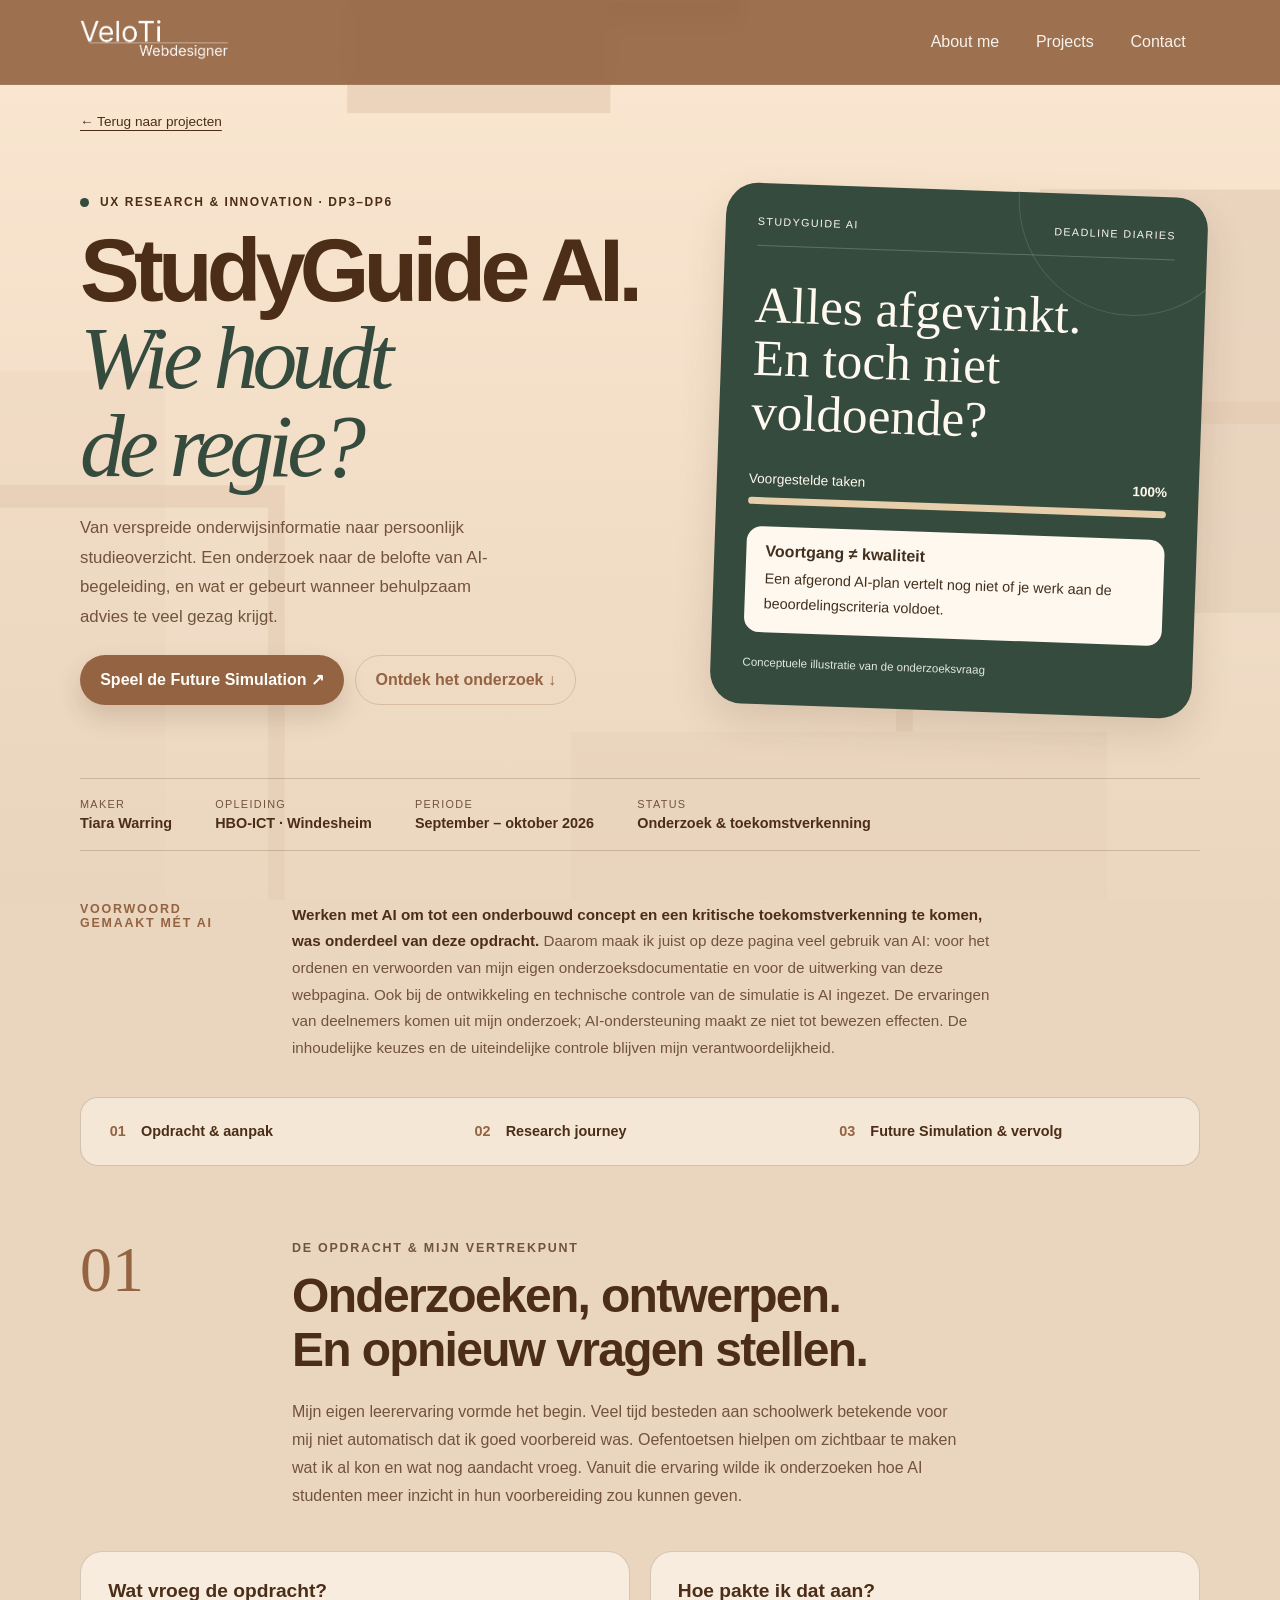
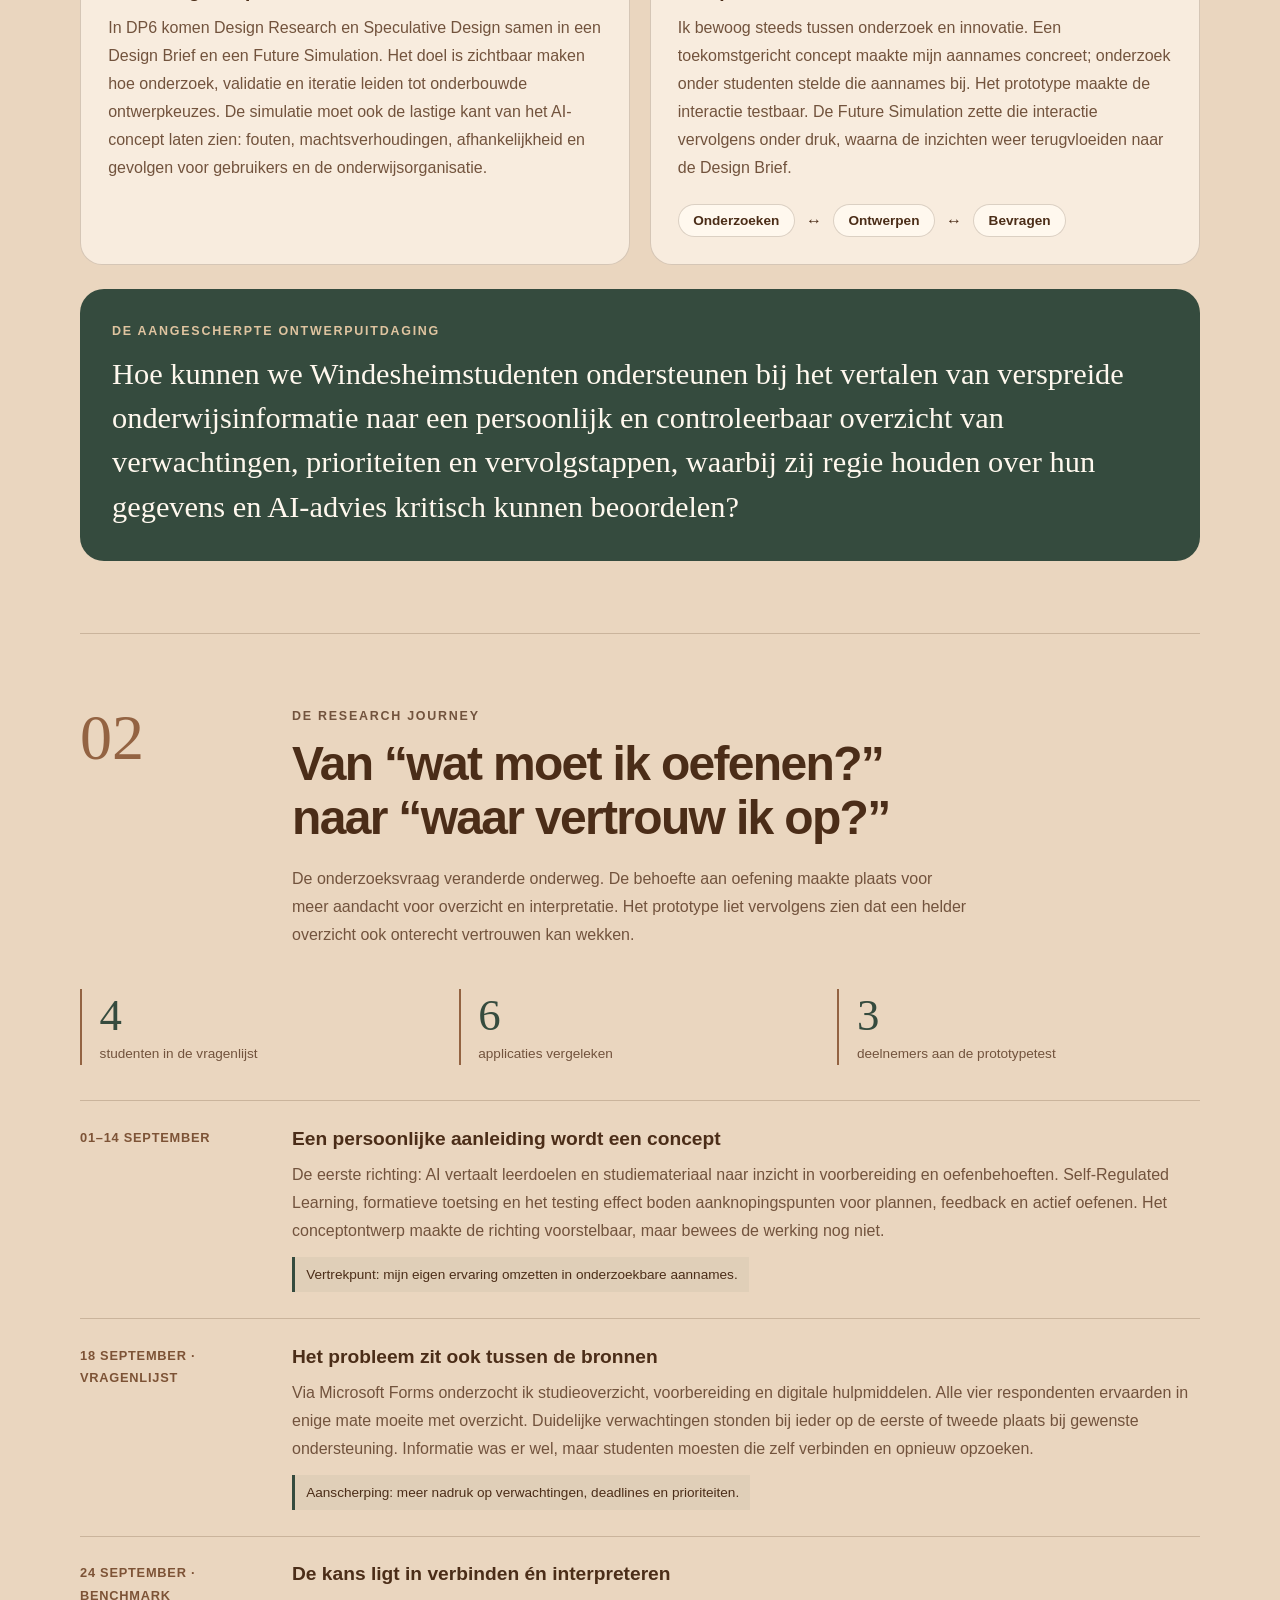
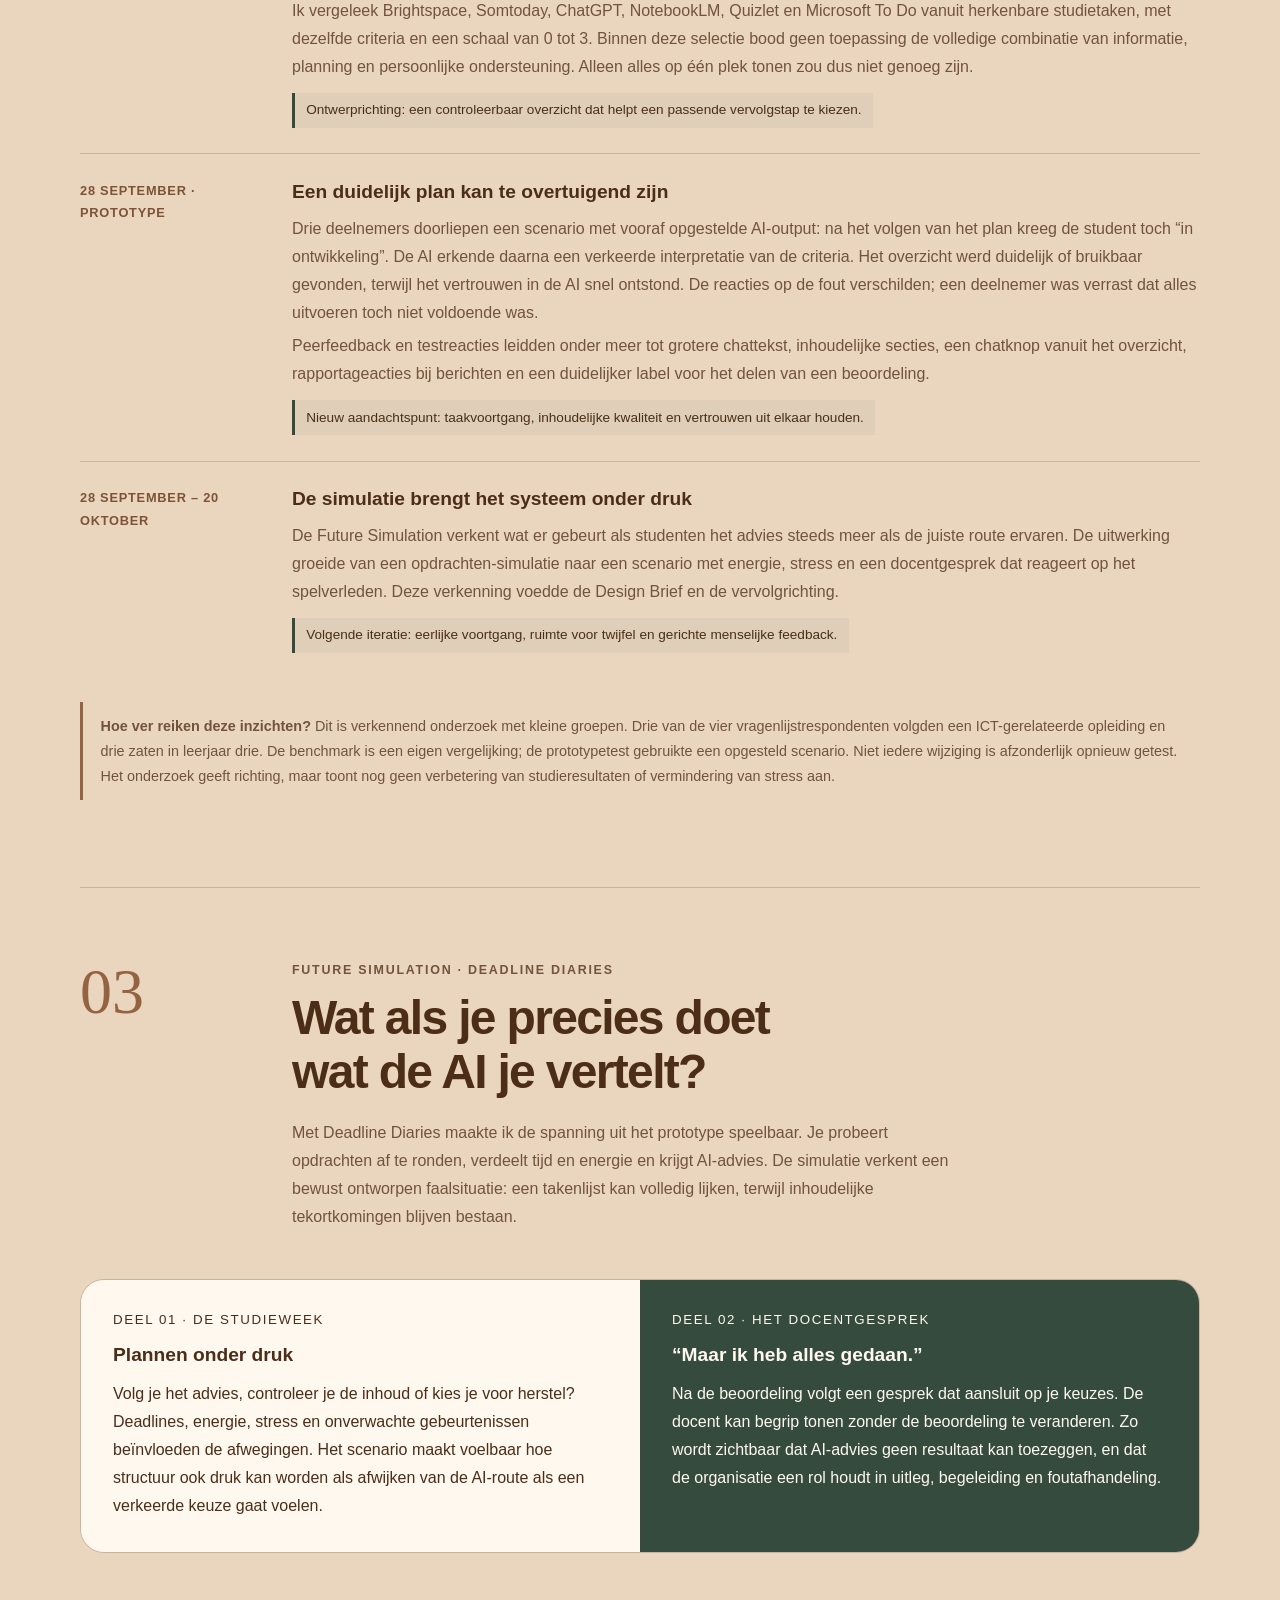
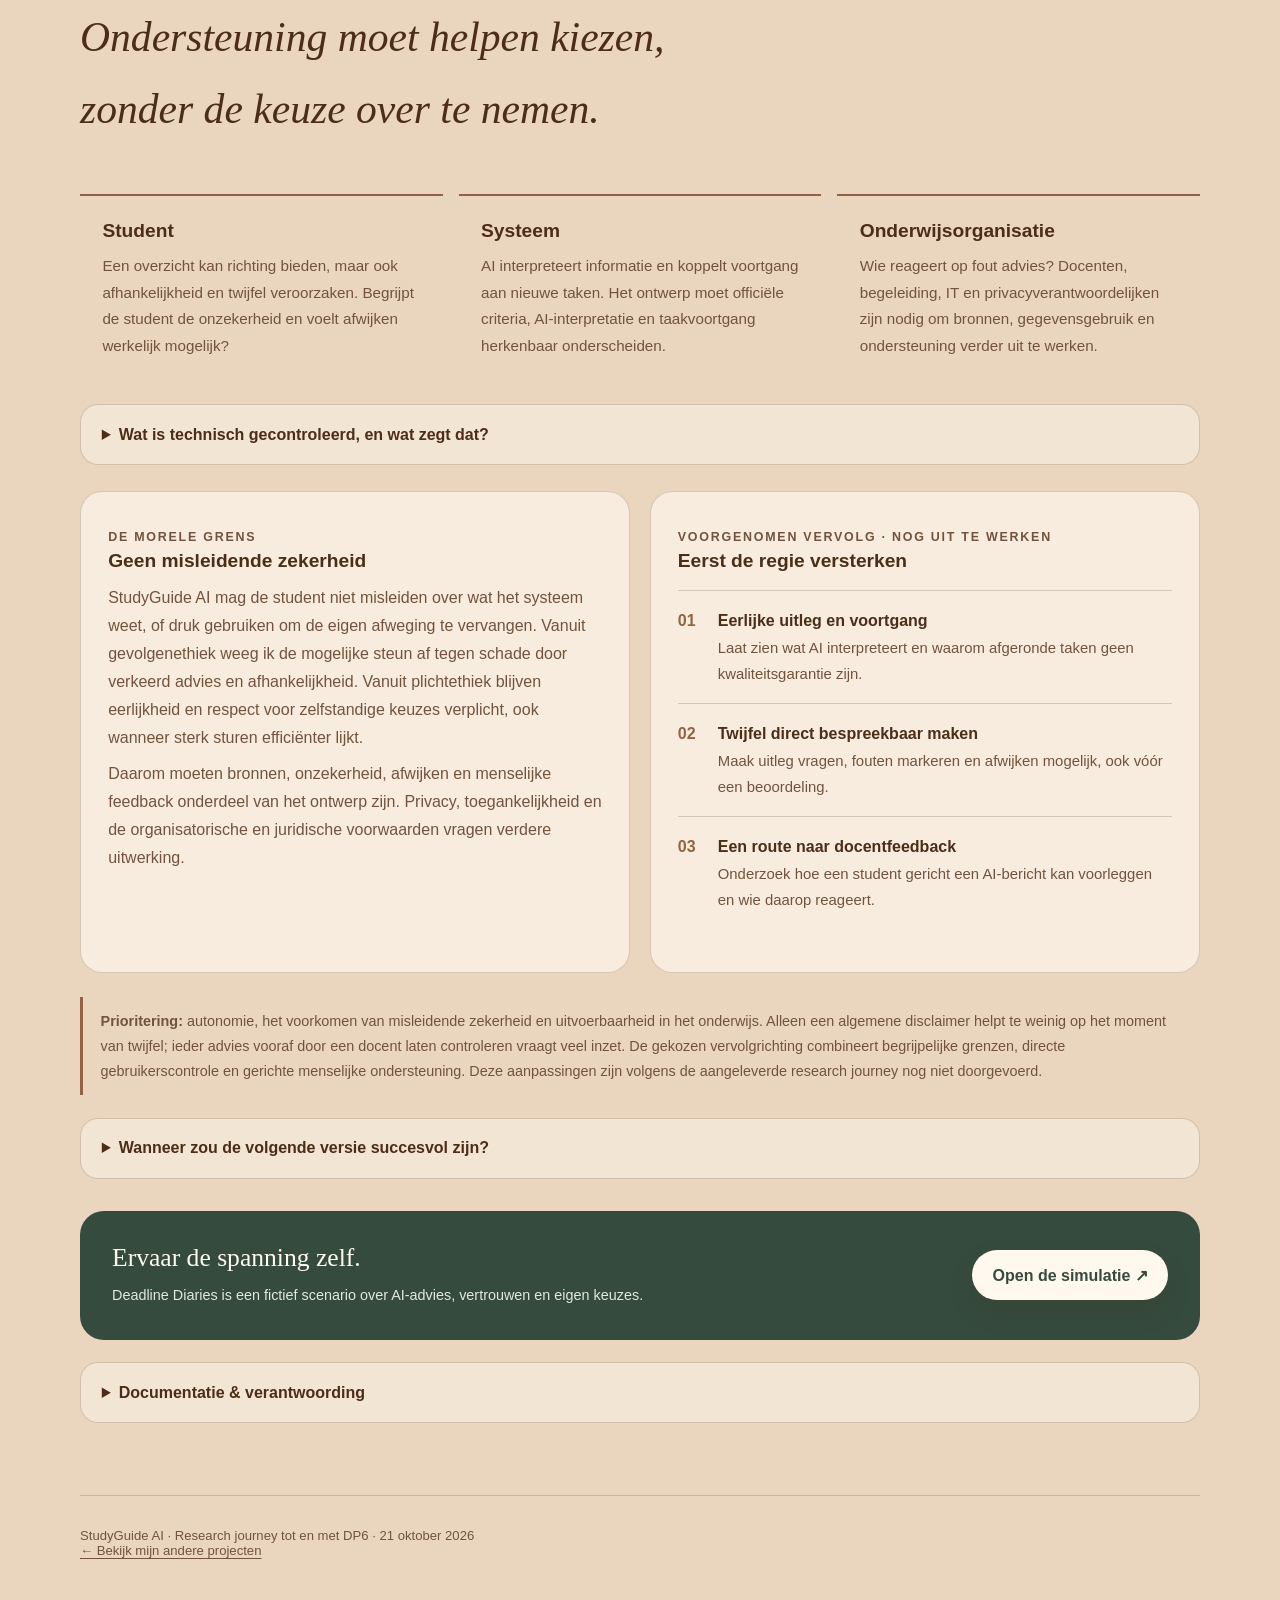
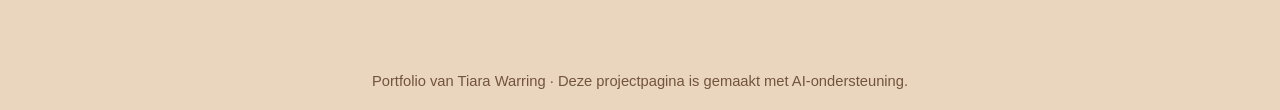
==== studyguideAI.html @ e390af0d "Add StudyGuide AI research journey and future simulation case study" ====
<!doctype html>
<html lang="nl">
<head>
  <meta charset="utf-8">
  <meta name="viewport" content="width=device-width, initial-scale=1">
  <meta name="description" content="StudyGuide AI: Tiara Warrings research journey over studieoverzicht, vertrouwen en eigen regie. Van Design Research naar de Future Simulation Deadline Diaries.">
  <meta name="theme-color" content="#936342">
  <title>StudyGuide AI · Research & Future Simulation | VeloTi</title>
  <link rel="stylesheet" href="style.css">
  <style>
    .sg-page { --sg-ink:#42301f; --sg-green:#354b3e; --sg-paper:#fff8ee; --sg-line:rgba(75,45,24,.2); }
    .sg-page main { padding-top:0; }
    .sg-wrap { width:min(1120px,calc(100% - 2rem)); margin-inline:auto; }
    .sg-page p,.sg-page li { line-height:1.75; }
    .sg-page h1,.sg-page h2,.sg-page h3,.sg-page p { overflow-wrap:break-word; }
    .sg-page h2 { font-size:clamp(1.8rem,4vw,3rem); line-height:1.12; letter-spacing:-.035em; margin:.6rem 0 1.3rem; }
    .sg-page h3 { font-size:1.2rem; line-height:1.3; margin:0 0 .6rem; }
    .sg-page a:focus-visible,.sg-page summary:focus-visible { outline:3px solid var(--sg-green); outline-offset:5px; }
    .sg-skip { position:absolute; top:-100px; left:1rem; z-index:2000; padding:1rem; background:var(--sg-paper); }
    .sg-skip:focus { top:1rem; }
    .sg-back { display:inline-block; font-size:.85rem; margin:1.8rem 0; text-decoration:underline; text-underline-offset:4px; }
    .sg-hero { display:grid; grid-template-columns:1.1fr .9fr; gap:3rem; align-items:center; padding:2rem 0 3.2rem; }
    .sg-hero h1 { font-size:clamp(3rem,7vw,5.8rem); line-height:.97; letter-spacing:-.065em; margin:1.1rem 0 1.5rem; font-weight:750; }
    .sg-hero h1 em { font-family:Georgia,serif; font-weight:400; color:var(--sg-green); }
    .sg-hero .lead { max-width:47ch; }
    .sg-kicker { display:flex; align-items:center; gap:.7rem; font-size:.75rem; letter-spacing:.13em; text-transform:uppercase; font-weight:700; }
    .sg-dot { width:.55rem; height:.55rem; border-radius:50%; background:var(--sg-green); }
    .sg-actions { display:flex; flex-wrap:wrap; gap:.7rem; margin-top:1.5rem; }
    .sg-art { background:var(--sg-green); color:var(--sg-paper); border-radius:32px; padding:2rem; position:relative; box-shadow:var(--shadow); overflow:hidden; transform:rotate(2deg); }
    .sg-art::before { content:""; position:absolute; width:230px; height:230px; border:1px solid #ffffff20; border-radius:50%; top:-110px; right:-40px; }
    .sg-art-top { display:flex; justify-content:space-between; gap:1rem; font-size:.67rem; letter-spacing:.13em; border-bottom:1px solid #ffffff35; padding-bottom:1.1rem; }
    .sg-art-title { font-family:Georgia,serif; font-size:clamp(2.5rem,4vw,3.6rem); line-height:1.05; margin:2rem 0; }
    .sg-progress { display:flex; justify-content:space-between; gap:1rem; font-size:.85rem; }
    .sg-bar { height:7px; background:#e8cfab; border-radius:20px; margin:.7rem 0 1.4rem; }
    .sg-art-note { background:#fff8ee; color:var(--sg-ink); border-radius:15px; padding:1rem 1.2rem; }
    .sg-art-note p { margin:.35rem 0 0; font-size:.9rem; }
    .sg-art-caption { font-size:.72rem; margin:1.2rem 0 0; color:#e3e8de; }
    .sg-meta { display:flex; flex-wrap:wrap; gap:1rem 2.7rem; border-top:1px solid var(--sg-line); border-bottom:1px solid var(--sg-line); padding:1.2rem 0; }
    .sg-meta div { display:grid; gap:.3rem; font-size:.9rem; }
    .sg-meta dt { color:var(--text-soft); font-size:.68rem; text-transform:uppercase; letter-spacing:.12em; }
    .sg-meta dd { margin:0; font-weight:600; }
    .sg-preface { display:grid; grid-template-columns:180px 1fr; gap:2rem; padding:2.2rem 0; }
    .sg-preface p { margin:0; max-width:83ch; color:var(--text-soft); font-size:.95rem; }
    .sg-preface strong { color:var(--text); }
    .sg-toc { display:flex; flex-wrap:wrap; gap:.5rem; padding:1rem; border:1px solid var(--sg-line); border-radius:18px; background:#fff8ee80; }
    .sg-toc a { flex:1; min-width:190px; padding:.6rem .8rem; font-size:.9rem; font-weight:600; border-radius:10px; }
    .sg-toc a:hover { background:var(--surface-deep); }
    .sg-toc span { color:var(--accent); margin-right:.7rem; }
    .sg-chapter { padding:4.5rem 0; border-bottom:1px solid var(--sg-line); scroll-margin-top:110px; }
    .sg-heading { display:grid; grid-template-columns:180px 1fr; gap:2rem; }
    .sg-number { font-family:Georgia,serif; font-size:4rem; line-height:1; color:var(--accent); }
    .sg-heading p { color:var(--text-soft); max-width:76ch; }
    .sg-columns { display:grid; grid-template-columns:1fr 1fr; gap:1.2rem; margin-top:1.6rem; }
    .sg-card { padding:1.7rem; background:#fff8eea8; border:1px solid var(--sg-line); border-radius:22px; }
    .sg-card p { color:var(--text-soft); margin:.5rem 0 0; }
    .sg-question { margin:1.5rem 0 0; padding:2rem; background:var(--sg-green); color:var(--sg-paper); border-radius:24px; }
    .sg-question p { font:400 clamp(1.3rem,2.8vw,1.9rem)/1.45 Georgia,serif; margin:.8rem 0 0; max-width:70ch; }
    .sg-question .eyebrow { color:#dfc4a0; }
    .sg-loop { display:flex; flex-wrap:wrap; align-items:center; gap:.7rem; margin:1.4rem 0 0; }
    .sg-loop span { border:1px solid var(--sg-line); border-radius:50px; padding:.5rem .9rem; font-size:.85rem; font-weight:600; background:var(--sg-paper); }
    .sg-evidence { display:grid; grid-template-columns:repeat(3,1fr); gap:1rem; margin:1.5rem 0 2.2rem; }
    .sg-evidence div { border-left:2px solid var(--accent); padding:.25rem 1.1rem; }
    .sg-evidence strong { display:block; font:2.8rem/1 Georgia,serif; color:var(--sg-green); }
    .sg-evidence span { display:block; font-size:.85rem; color:var(--text-soft); margin-top:.5rem; }
    .sg-timeline { list-style:none; padding:0; margin:0; }
    .sg-timeline li { display:grid; grid-template-columns:180px 1fr; gap:2rem; position:relative; padding:1.6rem 0; border-top:1px solid var(--sg-line); }
    .sg-timeline time { color:var(--accent-strong); font-size:.8rem; font-weight:700; text-transform:uppercase; letter-spacing:.06em; }
    .sg-timeline p { margin:.35rem 0; color:var(--text-soft); }
    .sg-shift { display:inline-block; margin-top:.4rem; padding:.35rem .7rem; background:#354b3e0d; border-left:3px solid var(--sg-green); font-size:.85rem; }
    .sg-limit { border-left:3px solid var(--accent); padding:.7rem 1.1rem; color:var(--text-soft); font-size:.9rem; margin-top:1.5rem; }
    .sg-sim { display:grid; grid-template-columns:1fr 1fr; gap:0; margin-top:2rem; border:1px solid var(--sg-line); border-radius:24px; overflow:hidden; }
    .sg-sim article { padding:2rem; background:var(--sg-paper); }
    .sg-sim article+article { background:#354b3e; color:var(--sg-paper); }
    .sg-sim p { margin:.7rem 0 0; }
    .sg-sim small { display:block; text-transform:uppercase; letter-spacing:.12em; margin-bottom:1rem; }
    .sg-pullquote { font:italic clamp(1.6rem,3.8vw,2.6rem)/1.3 Georgia,serif; padding:2rem 0; margin:1rem 0; max-width:29ch; }
    .sg-triad { display:grid; grid-template-columns:repeat(3,1fr); gap:1rem; }
    .sg-triad article { padding:1.4rem; border-top:2px solid var(--accent); }
    .sg-triad p { margin:.5rem 0 0; color:var(--text-soft); font-size:.95rem; }
    .sg-details { border:1px solid var(--sg-line); border-radius:18px; margin-top:1.4rem; background:#fff8ee70; padding:1.1rem 1.3rem; }
    .sg-details summary { cursor:pointer; font-weight:650; line-height:1.5; }
    .sg-details p,.sg-details li { color:var(--text-soft); font-size:.92rem; }
    .sg-next { counter-reset:step; list-style:none; padding:0; }
    .sg-next li { counter-increment:step; border-top:1px solid var(--sg-line); padding:1rem 0 1rem 2.5rem; position:relative; }
    .sg-next li::before { content:"0" counter(step); position:absolute; left:0; color:var(--accent); font-weight:700; }
    .sg-next span { display:block; color:var(--text-soft); font-size:.93rem; }
    .sg-end { display:flex; justify-content:space-between; align-items:center; gap:2rem; padding:2rem; border-radius:24px; background:var(--sg-green); color:var(--sg-paper); margin-top:2rem; }
    .sg-end h3 { font:1.6rem Georgia,serif; }
    .sg-end p { margin:.5rem 0 0; color:#e3e8de; font-size:.9rem; }
    .sg-end .btn { flex-shrink:0; background:var(--sg-paper); color:var(--sg-green); }
    .sg-source { font-size:.82rem; color:var(--text-soft); padding:2rem 0 0; }
    .sg-source a { text-decoration:underline; text-underline-offset:3px; }
    @media(max-width:800px) { .sg-hero { grid-template-columns:1fr; gap:2rem; } .sg-art { transform:none; } .sg-preface,.sg-heading,.sg-timeline li { grid-template-columns:1fr; gap:.8rem; } .sg-number { font-size:2.5rem; } .sg-chapter { padding:3rem 0; } .sg-triad { grid-template-columns:1fr; } .sg-end { align-items:flex-start; flex-direction:column; } }
    @media(max-width:560px) { .sg-wrap { width:calc(100% - 1rem); } .sg-columns,.sg-sim { grid-template-columns:1fr; } .sg-art,.sg-card,.sg-question,.sg-sim article { padding:1.4rem; } .sg-evidence { gap:.3rem; } .sg-evidence div { padding:.2rem .7rem; } .sg-evidence strong { font-size:2.2rem; } .sg-evidence span { font-size:.75rem; } .sg-page .site-nav { padding:.6rem 0; } .sg-page .logo { width:110px; } .sg-page .nav-links { width:auto; gap:0; } .sg-page .nav-links a { font-size:.8rem; padding:.5rem; } .sg-chapter { scroll-margin-top:155px; } }
  </style>
</head>
<body class="sg-page">
  <a class="sg-skip" href="#inhoud">Ga naar inhoud</a>
  <header class="site-header">
    <nav class="site-nav shell" aria-label="Hoofdnavigatie">
      <a href="index.html" class="brand" aria-label="VeloTi homepage"><img src="images/logo.png" alt="VeloTi Webdesigner" class="logo"></a>
      <ul class="nav-links"><li><a href="index.html#aboutme">About me</a></li><li><a href="index.html#projecten">Projects</a></li><li><a href="contact.html">Contact</a></li></ul>
    </nav>
  </header>
  <main id="inhoud">
    <div class="sg-wrap">
      <a href="index.html#projecten" class="sg-back">← Terug naar projecten</a>
      <div class="sg-hero">
        <div>
          <div class="sg-kicker"><span class="sg-dot" aria-hidden="true"></span> UX Research & Innovation · DP3–DP6</div>
          <h1>StudyGuide AI.<br><em>Wie houdt<br>de regie?</em></h1>
          <p class="lead">Van verspreide onderwijsinformatie naar persoonlijk studieoverzicht. Een onderzoek naar de belofte van AI-begeleiding, en wat er gebeurt wanneer behulpzaam advies te veel gezag krijgt.</p>
          <div class="sg-actions"><a class="btn" href="https://velocity968.github.io/studyguideai/">Speel de Future Simulation ↗</a><a class="btn btn--ghost" href="#research">Ontdek het onderzoek ↓</a></div>
        </div>
        <aside class="sg-art" aria-label="Illustratie van het centrale dilemma, geen screenshot van het prototype">
          <div class="sg-art-top"><span>STUDYGUIDE AI</span><span>DEADLINE DIARIES</span></div>
          <div class="sg-art-title">Alles afgevinkt.<br>En toch niet<br>voldoende?</div>
          <div class="sg-progress"><span>Voorgestelde taken</span><strong>100%</strong></div><div class="sg-bar" aria-hidden="true"></div>
          <div class="sg-art-note"><strong>Voortgang ≠ kwaliteit</strong><p>Een afgerond AI-plan vertelt nog niet of je werk aan de beoordelingscriteria voldoet.</p></div>
          <p class="sg-art-caption">Conceptuele illustratie van de onderzoeksvraag</p>
        </aside>
      </div>
      <dl class="sg-meta"><div><dt>Maker</dt><dd>Tiara Warring</dd></div><div><dt>Opleiding</dt><dd>HBO-ICT · Windesheim</dd></div><div><dt>Periode</dt><dd>September – oktober 2026</dd></div><div><dt>Status</dt><dd>Onderzoek & toekomstverkenning</dd></div></dl>
      <aside class="sg-preface" aria-label="Voorwoord en AI-verantwoording"><div class="eyebrow">Voorwoord<br>Gemaakt mét AI</div><p><strong>Werken met AI om tot een onderbouwd concept en een kritische toekomstverkenning te komen, was onderdeel van deze opdracht.</strong> Daarom maak ik juist op deze pagina veel gebruik van AI: voor het ordenen en verwoorden van mijn eigen onderzoeksdocumentatie en voor de uitwerking van deze webpagina. Ook bij de ontwikkeling en technische controle van de simulatie is AI ingezet. De ervaringen van deelnemers komen uit mijn onderzoek; AI-ondersteuning maakt ze niet tot bewezen effecten. De inhoudelijke keuzes en de uiteindelijke controle blijven mijn verantwoordelijkheid.</p></aside>
      <nav class="sg-toc" aria-label="Op deze pagina"><a href="#opdracht"><span>01</span> Opdracht & aanpak</a><a href="#research"><span>02</span> Research journey</a><a href="#simulation"><span>03</span> Future Simulation & vervolg</a></nav>

      <section id="opdracht" class="sg-chapter" aria-labelledby="opdracht-titel">
        <div class="sg-heading"><div class="sg-number" aria-hidden="true">01</div><div><p class="eyebrow">De opdracht & mijn vertrekpunt</p><h2 id="opdracht-titel">Onderzoeken, ontwerpen.<br>En opnieuw vragen stellen.</h2><p>Mijn eigen leerervaring vormde het begin. Veel tijd besteden aan schoolwerk betekende voor mij niet automatisch dat ik goed voorbereid was. Oefentoetsen hielpen om zichtbaar te maken wat ik al kon en wat nog aandacht vroeg. Vanuit die ervaring wilde ik onderzoeken hoe AI studenten meer inzicht in hun voorbereiding zou kunnen geven.</p></div></div>
        <div class="sg-columns"><article class="sg-card"><h3>Wat vroeg de opdracht?</h3><p>In DP6 komen Design Research en Speculative Design samen in een Design Brief en een Future Simulation. Het doel is zichtbaar maken hoe onderzoek, validatie en iteratie leiden tot onderbouwde ontwerpkeuzes. De simulatie moet ook de lastige kant van het AI-concept laten zien: fouten, machtsverhoudingen, afhankelijkheid en gevolgen voor gebruikers en de onderwijsorganisatie.</p></article><article class="sg-card"><h3>Hoe pakte ik dat aan?</h3><p>Ik bewoog steeds tussen onderzoek en innovatie. Een toekomstgericht concept maakte mijn aannames concreet; onderzoek onder studenten stelde die aannames bij. Het prototype maakte de interactie testbaar. De Future Simulation zette die interactie vervolgens onder druk, waarna de inzichten weer terugvloeiden naar de Design Brief.</p><div class="sg-loop" aria-label="Iteratieve aanpak"><span>Onderzoeken</span><b aria-hidden="true">↔</b><span>Ontwerpen</span><b aria-hidden="true">↔</b><span>Bevragen</span></div></article></div>
        <div class="sg-question"><span class="eyebrow">De aangescherpte ontwerpuitdaging</span><p>Hoe kunnen we Windesheimstudenten ondersteunen bij het vertalen van verspreide onderwijsinformatie naar een persoonlijk en controleerbaar overzicht van verwachtingen, prioriteiten en vervolgstappen, waarbij zij regie houden over hun gegevens en AI-advies kritisch kunnen beoordelen?</p></div>
      </section>

      <section id="research" class="sg-chapter" aria-labelledby="research-titel">
        <div class="sg-heading"><div class="sg-number" aria-hidden="true">02</div><div><p class="eyebrow">De research journey</p><h2 id="research-titel">Van “wat moet ik oefenen?”<br>naar “waar vertrouw ik op?”</h2><p>De onderzoeksvraag veranderde onderweg. De behoefte aan oefening maakte plaats voor meer aandacht voor overzicht en interpretatie. Het prototype liet vervolgens zien dat een helder overzicht ook onterecht vertrouwen kan wekken.</p></div></div>
        <div class="sg-evidence" aria-label="Omvang van het verkennende onderzoek"><div><strong>4</strong><span>studenten in de vragenlijst</span></div><div><strong>6</strong><span>applicaties vergeleken</span></div><div><strong>3</strong><span>deelnemers aan de prototypetest</span></div></div>
        <ol class="sg-timeline">
          <li><time datetime="2026-09-01">01–14 september</time><div><h3>Een persoonlijke aanleiding wordt een concept</h3><p>De eerste richting: AI vertaalt leerdoelen en studiemateriaal naar inzicht in voorbereiding en oefenbehoeften. Self-Regulated Learning, formatieve toetsing en het testing effect boden aanknopingspunten voor plannen, feedback en actief oefenen. Het conceptontwerp maakte de richting voorstelbaar, maar bewees de werking nog niet.</p><span class="sg-shift">Vertrekpunt: mijn eigen ervaring omzetten in onderzoekbare aannames.</span></div></li>
          <li><time datetime="2026-09-18">18 september · vragenlijst</time><div><h3>Het probleem zit ook tussen de bronnen</h3><p>Via Microsoft Forms onderzocht ik studieoverzicht, voorbereiding en digitale hulpmiddelen. Alle vier respondenten ervaarden in enige mate moeite met overzicht. Duidelijke verwachtingen stonden bij ieder op de eerste of tweede plaats bij gewenste ondersteuning. Informatie was er wel, maar studenten moesten die zelf verbinden en opnieuw opzoeken.</p><span class="sg-shift">Aanscherping: meer nadruk op verwachtingen, deadlines en prioriteiten.</span></div></li>
          <li><time datetime="2026-09-24">24 september · benchmark</time><div><h3>De kans ligt in verbinden én interpreteren</h3><p>Ik vergeleek Brightspace, Somtoday, ChatGPT, NotebookLM, Quizlet en Microsoft To Do vanuit herkenbare studietaken, met dezelfde criteria en een schaal van 0 tot 3. Binnen deze selectie bood geen toepassing de volledige combinatie van informatie, planning en persoonlijke ondersteuning. Alleen alles op één plek tonen zou dus niet genoeg zijn.</p><span class="sg-shift">Ontwerprichting: een controleerbaar overzicht dat helpt een passende vervolgstap te kiezen.</span></div></li>
          <li><time datetime="2026-09-28">28 september · prototype</time><div><h3>Een duidelijk plan kan te overtuigend zijn</h3><p>Drie deelnemers doorliepen een scenario met vooraf opgestelde AI-output: na het volgen van het plan kreeg de student toch “in ontwikkeling”. De AI erkende daarna een verkeerde interpretatie van de criteria. Het overzicht werd duidelijk of bruikbaar gevonden, terwijl het vertrouwen in de AI snel ontstond. De reacties op de fout verschilden; een deelnemer was verrast dat alles uitvoeren toch niet voldoende was.</p><p>Peerfeedback en testreacties leidden onder meer tot grotere chattekst, inhoudelijke secties, een chatknop vanuit het overzicht, rapportageacties bij berichten en een duidelijker label voor het delen van een beoordeling.</p><span class="sg-shift">Nieuw aandachtspunt: taakvoortgang, inhoudelijke kwaliteit en vertrouwen uit elkaar houden.</span></div></li>
          <li><time datetime="2026-10-20">28 september – 20 oktober</time><div><h3>De simulatie brengt het systeem onder druk</h3><p>De Future Simulation verkent wat er gebeurt als studenten het advies steeds meer als de juiste route ervaren. De uitwerking groeide van een opdrachten-simulatie naar een scenario met energie, stress en een docentgesprek dat reageert op het spelverleden. Deze verkenning voedde de Design Brief en de vervolgrichting.</p><span class="sg-shift">Volgende iteratie: eerlijke voortgang, ruimte voor twijfel en gerichte menselijke feedback.</span></div></li>
        </ol>
        <p class="sg-limit"><strong>Hoe ver reiken deze inzichten?</strong> Dit is verkennend onderzoek met kleine groepen. Drie van de vier vragenlijstrespondenten volgden een ICT-gerelateerde opleiding en drie zaten in leerjaar drie. De benchmark is een eigen vergelijking; de prototypetest gebruikte een opgesteld scenario. Niet iedere wijziging is afzonderlijk opnieuw getest. Het onderzoek geeft richting, maar toont nog geen verbetering van studieresultaten of vermindering van stress aan.</p>
      </section>

      <section id="simulation" class="sg-chapter" aria-labelledby="simulation-titel">
        <div class="sg-heading"><div class="sg-number" aria-hidden="true">03</div><div><p class="eyebrow">Future Simulation · Deadline Diaries</p><h2 id="simulation-titel">Wat als je precies doet<br>wat de AI je vertelt?</h2><p>Met Deadline Diaries maakte ik de spanning uit het prototype speelbaar. Je probeert opdrachten af te ronden, verdeelt tijd en energie en krijgt AI-advies. De simulatie verkent een bewust ontworpen faalsituatie: een takenlijst kan volledig lijken, terwijl inhoudelijke tekortkomingen blijven bestaan.</p></div></div>
        <div class="sg-sim"><article><small>Deel 01 · de studieweek</small><h3>Plannen onder druk</h3><p>Volg je het advies, controleer je de inhoud of kies je voor herstel? Deadlines, energie, stress en onverwachte gebeurtenissen beïnvloeden de afwegingen. Het scenario maakt voelbaar hoe structuur ook druk kan worden als afwijken van de AI-route als een verkeerde keuze gaat voelen.</p></article><article><small>Deel 02 · het docentgesprek</small><h3>“Maar ik heb alles gedaan.”</h3><p>Na de beoordeling volgt een gesprek dat aansluit op je keuzes. De docent kan begrip tonen zonder de beoordeling te veranderen. Zo wordt zichtbaar dat AI-advies geen resultaat kan toezeggen, en dat de organisatie een rol houdt in uitleg, begeleiding en foutafhandeling.</p></article></div>
        <p class="sg-pullquote">Ondersteuning moet helpen kiezen, zonder de keuze over te nemen.</p>
        <div class="sg-triad"><article><h3>Student</h3><p>Een overzicht kan richting bieden, maar ook afhankelijkheid en twijfel veroorzaken. Begrijpt de student de onzekerheid en voelt afwijken werkelijk mogelijk?</p></article><article><h3>Systeem</h3><p>AI interpreteert informatie en koppelt voortgang aan nieuwe taken. Het ontwerp moet officiële criteria, AI-interpretatie en taakvoortgang herkenbaar onderscheiden.</p></article><article><h3>Onderwijsorganisatie</h3><p>Wie reageert op fout advies? Docenten, begeleiding, IT en privacyverantwoordelijken zijn nodig om bronnen, gegevensgebruik en ondersteuning verder uit te werken.</p></article></div>
        <details class="sg-details"><summary>Wat is technisch gecontroleerd, en wat zegt dat?</summary><p>De geschreven research journey rapporteert op basis van het afzonderlijke testverslag 26.244 geslaagde technische testgevallen voor het docentgesprek: 6.561 antwoordroutes, gecontroleerd voor vier studieverledens. Daarnaast zijn vier strategieën elk over 100.000 studieweken gesimuleerd: samen 400.000 simulaties.</p><p>Binnen die regels leverde kritisch plannen betere beoordelingsuitkomsten op dan blind AI-advies volgen. Geen van die gesimuleerde studieweken eindigde met drie voldoendes; een gerichte zoektest vond wel een geldige route. De uitkomst is dus bereikbaar, maar moeilijk binnen de onderzochte strategieën.</p><p><strong>Dit zijn controles van het model, geen aantallen proefpersonen.</strong> De regels bevatten bewust inhoudelijke tekortkomingen en beperkte tijd en energie. Deze tests bewijzen niet hoe echte studenten handelen of wat AI-begeleiding met hun welzijn of resultaten doet.</p></details>
        <div class="sg-columns"><article class="sg-card"><p class="eyebrow">De morele grens</p><h3>Geen misleidende zekerheid</h3><p>StudyGuide AI mag de student niet misleiden over wat het systeem weet, of druk gebruiken om de eigen afweging te vervangen. Vanuit gevolgenethiek weeg ik de mogelijke steun af tegen schade door verkeerd advies en afhankelijkheid. Vanuit plichtethiek blijven eerlijkheid en respect voor zelfstandige keuzes verplicht, ook wanneer sterk sturen efficiënter lijkt.</p><p>Daarom moeten bronnen, onzekerheid, afwijken en menselijke feedback onderdeel van het ontwerp zijn. Privacy, toegankelijkheid en de organisatorische en juridische voorwaarden vragen verdere uitwerking.</p></article><article class="sg-card"><p class="eyebrow">Voorgenomen vervolg · nog uit te werken</p><h3>Eerst de regie versterken</h3><ol class="sg-next"><li><strong>Eerlijke uitleg en voortgang</strong><span>Laat zien wat AI interpreteert en waarom afgeronde taken geen kwaliteitsgarantie zijn.</span></li><li><strong>Twijfel direct bespreekbaar maken</strong><span>Maak uitleg vragen, fouten markeren en afwijken mogelijk, ook vóór een beoordeling.</span></li><li><strong>Een route naar docentfeedback</strong><span>Onderzoek hoe een student gericht een AI-bericht kan voorleggen en wie daarop reageert.</span></li></ol></article></div>
        <p class="sg-limit"><strong>Prioritering:</strong> autonomie, het voorkomen van misleidende zekerheid en uitvoerbaarheid in het onderwijs. Alleen een algemene disclaimer helpt te weinig op het moment van twijfel; ieder advies vooraf door een docent laten controleren vraagt veel inzet. De gekozen vervolgrichting combineert begrijpelijke grenzen, directe gebruikerscontrole en gerichte menselijke ondersteuning. Deze aanpassingen zijn volgens de aangeleverde research journey nog niet doorgevoerd.</p>
        <details class="sg-details"><summary>Wanneer zou de volgende versie succesvol zijn?</summary><p>In vervolgonderzoek wil ik observeren of studenten opdrachtvereisten correct kunnen uitleggen, zelfstandig een passende vervolgstap kiezen en begrijpen dat taakvoortgang geen voldoende garandeert. Ook moeten zij een bron kunnen vinden, onjuist advies bespreekbaar maken en begrijpen welke gegevens worden gedeeld.</p><p>Een vergelijking met werken zonder ondersteuning kan inzicht geven in gemiste vereisten, bronwisselingen en benodigde tijd. Docenten zijn nodig om de feedbackroute en inhoudelijke juistheid te beoordelen. Dit zijn succescriteria voor vervolgonderzoek, geen behaalde resultaten.</p></details>
        <div class="sg-end"><div><h3>Ervaar de spanning zelf.</h3><p>Deadline Diaries is een fictief scenario over AI-advies, vertrouwen en eigen keuzes.</p></div><a class="btn" href="https://velocity968.github.io/studyguideai/">Open de simulatie ↗</a></div>
        <details class="sg-details"><summary>Documentatie & verantwoording</summary><p>Deze pagina is gebaseerd op mijn Geschreven Research Journey (DP6), Visuele Research Journey, Design Brief StudyGuide AI (versie 1.0) en de opdracht Eindpresentatie Design Brief & Future Simulation. De onderzoeksbevindingen uit DP3 en DP4 en de technische testcijfers zijn overgenomen uit de aangeleverde DP6-documentatie.</p><p>De onderzoeksroute omvat DP3 tot en met DP6. Het bredere concept staat in de Design Brief in een toekomstbeeld voor 2045; de huidige simulatie heeft een eigen fictieve editie voor 2035. Beide dienen om mogelijke gevolgen te onderzoeken.</p><p>AI is gebruikt voor de structuur, formulering en bouw van deze pagina. De pagina onderscheidt geregistreerde onderzoeksreacties, interpretaties, technische modeltests en nog uit te voeren verbeteringen. De originele onderzoeksdocumenten blijven de inhoudelijke basis.</p></details>
      </section>
      <div class="sg-source">StudyGuide AI · Research journey tot en met DP6 · 21 oktober 2026<br><a href="index.html#projecten">← Bekijk mijn andere projecten</a></div>
    </div>
  </main>
  <footer class="site-footer"><p>Portfolio van Tiara Warring · Deze projectpagina is gemaakt met AI-ondersteuning.</p></footer>
</body>
</html>
---- style.css ----
:root {
    --bg: #ead6bf;
    --surface: rgba(254, 236, 215, 0.9);
    --surface-strong: #feecd7;
    --surface-deep: #f4d3b0;
    --surface-muted: rgba(221, 187, 151, 0.28);
    --text: #4b2d18;
    --text-soft: #72533d;
    --text-inverse: #fffdf9;
    --accent: #936342;
    --accent-strong: #7d5336;
    --accent-soft: #ddbB97;
    --border: rgba(147, 99, 66, 0.18);
    --shadow: 0 16px 40px rgba(75, 45, 24, 0.14);
    --shadow-hover: 0 22px 50px rgba(75, 45, 24, 0.2);
    --radius-sm: 14px;
    --radius-md: 22px;
    --radius-lg: 32px;
    --max-width: 1120px;
    --header-height: 84px;
    --transition: 180ms ease;
}

* , *::before, *::after {
    box-sizing: border-box;
}

html {
    scroll-behavior: smooth;
}

body {
    margin: 0;
    min-height: 100vh;
    color: var(--text);
    font-family: "Segoe UI", Inter, Arial, sans-serif;
    background: var(--bg);
    position: relative;
}

body::before {
    content: "";
    position: fixed;
    inset: 0;
    background-image:
        linear-gradient(180deg, rgba(254, 236, 215, 0.74), rgba(234, 214, 191, 0.92)),
        url("images/background.png");
    background-size: 100% 100%, 140% 140%;
    background-position: 0% 0%, 0% 50%;
    background-repeat: no-repeat, repeat;
    animation: animatedBackground 60s ease-in-out infinite;
    z-index: -2;
}

@keyframes animatedBackground {
    0% {
        background-position: 0% 0%, 0% 50%;
    }
    50% {
        background-position: 0% 0%, 100% 50%;
    }
    100% {
        background-position: 0% 0%, 0% 50%;
    }
}

img,
video {
    display: block;
    max-width: 100%;
}

img {
    height: auto;
}

a {
    color: inherit;
    text-decoration: none;
}

button,
input,
textarea {
    font: inherit;
}

button {
    border: 0;
}

main {
    padding: 2rem 1rem 4rem;
}

.shell {
    width: min(var(--max-width), calc(100% - 2rem));
    margin-inline: auto;
}

.stack {
    display: grid;
    gap: 1.5rem;
}

.site-header {
    position: sticky;
    top: 0;
    z-index: 1000;
    backdrop-filter: blur(10px);
    background: rgba(147, 99, 66, 0.9);
    border-bottom: 1px solid rgba(255, 255, 255, 0.08);
}

.site-nav {
    min-height: var(--header-height);
    display: flex;
    align-items: center;
    justify-content: space-between;
    gap: 1rem;
}

.brand {
    display: inline-flex;
    align-items: center;
    flex-shrink: 0;
}

.logo {
    width: clamp(120px, 14vw, 168px);
    height: auto;
}

.nav-links {
    display: flex;
    align-items: center;
    gap: 0.5rem;
    list-style: none;
    margin: 0;
    padding: 0;
}

.nav-links a {
    color: var(--text-inverse);
    padding: 0.65rem 0.9rem;
    border-radius: 999px;
    transition: background-color var(--transition), transform var(--transition), opacity var(--transition);
    opacity: 0.92;
}

.nav-links a:hover,
.nav-links a:focus-visible {
    background: rgba(255, 255, 255, 0.12);
    opacity: 1;
}

.nav-cta {
    display: inline-flex;
    align-items: center;
    gap: 0.55rem;
}

.btn {
    display: inline-flex;
    align-items: center;
    justify-content: center;
    gap: 0.7rem;
    padding: 0.9rem 1.2rem;
    border-radius: 999px;
    background: var(--accent);
    color: var(--text-inverse);
    border: 1px solid transparent;
    font-weight: 600;
    transition: transform var(--transition), background-color var(--transition), border-color var(--transition), box-shadow var(--transition), color var(--transition);
    box-shadow: 0 12px 24px rgba(75, 45, 24, 0.16);
}

.btn:hover,
.btn:focus-visible {
    transform: translateY(-1px);
    background: var(--accent-strong);
    box-shadow: 0 16px 30px rgba(75, 45, 24, 0.22);
}

.btn img {
    width: 18px;
    height: 18px;
}

.btn--ghost {
    background: transparent;
    color: var(--accent);
    border-color: rgba(147, 99, 66, 0.25);
    box-shadow: none;
}

.btn--ghost:hover,
.btn--ghost:focus-visible {
    background: rgba(147, 99, 66, 0.08);
    color: var(--accent-strong);
}

.hero {
    width: min(var(--max-width), calc(100% - 2rem));
    margin: 2rem auto 0;
    gap: 1.5rem;
    align-items: stretch;
}

.hero__content,
.hero__visual,
.section-card,
.project-section,
.contact-card,
.contact-copy {
    border: 1px solid var(--border);
    border-radius: var(--radius-lg);
    box-shadow: var(--shadow);
}

.hero__visual {
    height: 70vh
}

.hero__content {
    background: linear-gradient(180deg, rgba(254, 236, 215, 0.96), rgba(244, 211, 176, 0.9));
    padding: clamp(2rem, 4vw, 3.5rem);
    display: grid;
    gap: 1.25rem;
    align-content: center;
}

.eyebrow {
    margin: 0;
    color: var(--accent);
    text-transform: uppercase;
    letter-spacing: 0.14em;
    font-size: 0.78rem;
    font-weight: 700;
}

.hero h1,
.project-header h1,
.contact-copy h1 {
    margin: 0;
    line-height: 1.05;
    font-size: 2.4rem;
}

.lead {
    margin: 0;
    max-width: 60ch;
    color: var(--text-soft);
    font-size: 1.05rem;
    line-height: 1.75;
}

.hero__actions {
    display: flex;
    flex-wrap: wrap;
    gap: 0.9rem;
}

.hero__stats {
    display: grid;
    grid-template-columns: repeat(3, minmax(0, 1fr));
    gap: 0.9rem;
    margin: 0;
    padding: 0;
    list-style: none;
}

.hero__stats li {
    padding: 1rem;
    border-radius: var(--radius-md);
    background: rgba(255, 255, 255, 0.38);
    border: 1px solid rgba(147, 99, 66, 0.14);
}

.hero__stats strong {
    display: block;
    font-size: 1.3rem;
    color: var(--accent-strong);
}

.hero__stats span {
    display: block;
    margin-top: 0.3rem;
    color: var(--text-soft);
    font-size: 0.92rem;
}

.hero__visual {
    background: radial-gradient(circle at top left, rgba(221, 187, 151, 0.45), rgba(254, 236, 215, 0.78));
    display: grid;
    place-items: center;
    overflow: hidden;
    padding: clamp(1rem, 3vw, 2rem);
}

.hero__visual img {
    width: min(100%, 620px);
    filter: drop-shadow(0 24px 34px rgba(75, 45, 24, 0.12));
}

.section-card,
.project-section,
.contact-card,
.contact-copy {
    background: var(--surface);
}

.section-card {
    width: min(var(--max-width), calc(100% - 2rem));
    margin: 1.5rem auto 0;
    padding: clamp(1.5rem, 3vw, 2.4rem);
}

.section-heading {
    display: grid;
    gap: 0.5rem;
    margin-bottom: 1.35rem;
}

.section-heading h2,
.about__content h2,
.contact-card h2 {
    margin: 0;
    font-size: clamp(1.55rem, 3vw, 2.3rem);
}

.section-heading p,
.about__content p,
.project-header p,
.copy-card p,
.contact-copy p,
.contact-card p,
.project-placeholder p {
    margin: 0;
    color: var(--text-soft);
    line-height: 1.75;
}

.about {
    display: grid;
    grid-template-columns: 1.15fr 0.85fr;
    gap: 1.25rem;
}

.about__content,
.about__aside,
.copy-card,
.media-card,
.project-placeholder {
    background: rgba(255, 255, 255, 0.34);
    border: 1px solid rgba(147, 99, 66, 0.12);
    border-radius: var(--radius-md);
    padding: 1.4rem;
}

.about__aside {
    display: grid;
    gap: 1rem;
    align-content: start;
}

.about__list {
    display: grid;
    gap: 0.9rem;
    margin: 0;
    padding: 0;
    list-style: none;
}

.about__list li {
    padding: 0.95rem 1rem;
    border-radius: 18px;
    background: rgba(244, 211, 176, 0.6);
}

.about__list strong {
    display: block;
    margin-bottom: 0.25rem;
    color: var(--accent-strong);
}

.chips {
    display: flex;
    flex-wrap: wrap;
    gap: 0.7rem;
}

.chip {
    display: inline-flex;
    align-items: center;
    padding: 0.55rem 0.8rem;
    border-radius: 999px;
    background: rgba(147, 99, 66, 0.1);
    color: var(--accent-strong);
    font-size: 0.92rem;
    font-weight: 600;
}

.projects-grid {
    display: grid;
    grid-template-columns: repeat(4, minmax(0, 1fr));
    gap: 1rem;
}

.project-card {
    position: relative;
    min-height: 360px;
    border-radius: 26px;
    overflow: hidden;
    isolation: isolate;
    box-shadow: var(--shadow);
    border: 1px solid rgba(147, 99, 66, 0.14);
    transform: translateY(0);
    transition: transform var(--transition), box-shadow var(--transition);
}

.project-card:hover,
.project-card:focus-visible {
    transform: translateY(-4px);
    box-shadow: var(--shadow-hover);
}

.project-card img {
    width: 100%;
    height: 100%;
    object-fit: cover;
    transition: transform 280ms ease;
}

.project-card:hover img,
.project-card:focus-visible img {
    transform: scale(1.04);
}

.project-card::after {
    content: "";
    position: absolute;
    inset: 0;
    background: linear-gradient(180deg, rgba(75, 45, 24, 0.06), rgba(75, 45, 24, 0.84));
}

.project-card__content {
    position: absolute;
    inset: auto 0 0 0;
    z-index: 1;
    padding: 1.3rem;
    color: var(--text-inverse);
}

.project-card__tag {
    display: inline-flex;
    align-items: center;
    margin-bottom: 0.8rem;
    padding: 0.45rem 0.7rem;
    border-radius: 999px;
    background: rgba(255, 253, 249, 0.16);
    border: 1px solid rgba(255, 253, 249, 0.22);
    font-size: 0.78rem;
    letter-spacing: 0.04em;
    text-transform: uppercase;
}

.project-card__content h3 {
    margin: 0;
    font-size: 1.35rem;
}

.project-card__content p {
    margin: 0.55rem 0 0.9rem;
    line-height: 1.55;
    color: rgba(255, 253, 249, 0.88);
}

.project-card__link {
    font-weight: 700;
}

.project-header {
    width: min(var(--max-width), calc(100% - 2rem));
    margin: 1.4rem auto 0;
    padding: clamp(1.75rem, 3vw, 2.8rem);
    background: linear-gradient(180deg, rgba(254, 236, 215, 0.96), rgba(244, 211, 176, 0.92));
    border: 1px solid var(--border);
    border-radius: var(--radius-lg);
    box-shadow: var(--shadow);
    display: grid;
    gap: 1rem;
}

.project-meta {
    display: flex;
    flex-wrap: wrap;
    gap: 0.75rem;
}

.project-meta span {
    display: inline-flex;
    align-items: center;
    padding: 0.55rem 0.8rem;
    border-radius: 999px;
    background: rgba(255, 255, 255, 0.42);
    color: var(--accent-strong);
    font-size: 0.9rem;
    font-weight: 600;
}

.project-layout {
    width: min(var(--max-width), calc(100% - 2rem));
    margin: 1.25rem auto 0;
    display: grid;
    gap: 1rem;
}

.project-section {
    padding: 1rem;
}

.content-grid {
    display: grid;
    grid-template-columns: repeat(2, minmax(0, 1fr));
    gap: 1rem;
}

.content-grid--single {
    grid-template-columns: 1fr;
}

.copy-card {
    display: grid;
    gap: 0.85rem;
    align-content: center;
}

.copy-card h2,
.project-placeholder h2 {
    margin: 0;
    font-size: 1.35rem;
}

.media-card {
    overflow: hidden;
}

.media-card img,
.media-card video {
    width: 100%;
    border-radius: 16px;
    object-fit: cover;
}

.media-card img {
    min-height: 260px;
}

.media-card video {
    min-height: 260px;
    background: #2b1a10;
}

.project-placeholder {
    display: grid;
    gap: 0.8rem;
}

.project-placeholder .btn {
    justify-self: start;
}

.project-ar-page {
    --ar-blue: #0b6fae;
    --ar-blue-deep: #083c5d;
    --ar-teal: #16a085;
    --ar-gold: #f2b84b;
    --ar-ink: #153044;
    --ar-paper: #fff8ea;
    --ar-note: #f8dfaa;
}

.project-ar-page::before {
    background-image:
        linear-gradient(180deg, rgba(251, 242, 226, 0.86), rgba(232, 211, 186, 0.94)),
        url("images/background.png");
}

.ar-hero {
    width: min(var(--max-width), calc(100% - 2rem));
    margin: 1.4rem auto 0;
    display: block;
}

.ar-hero__content,
.ar-snapshot,
.ar-case .project-section {
    border: 1px solid rgba(8, 60, 93, 0.16);
    box-shadow: 0 18px 42px rgba(21, 48, 68, 0.14);
}

.ar-hero__content {
    border-radius: var(--radius-lg);
    padding: clamp(1.75rem, 3vw, 2.8rem);
    display: grid;
    grid-template-columns: minmax(0, 0.9fr) minmax(320px, 1.1fr);
    align-items: center;
    align-content: center;
    gap: clamp(1.5rem, 4vw, 3rem);
    background:
        linear-gradient(180deg, rgba(255, 248, 234, 0.98), rgba(246, 222, 184, 0.94)),
        radial-gradient(circle at top left, rgba(242, 184, 75, 0.3), transparent 42%);
    color: var(--text);
}

.ar-hero__copy {
    display: grid;
    gap: 1.1rem;
}

.ar-hero__content .eyebrow,
.ar-hero__content .lead {
    color: var(--text-soft);
}

.ar-hero__content h1 {
    margin: 0;
    line-height: 1.05;
    font-size: clamp(2.25rem, 4vw, 3.25rem);
    max-width: 18ch;
    color: var(--ar-ink);
}

.ar-hero__content .btn {
    background: var(--ar-blue-deep);
    color: var(--text-inverse);
}

.ar-hero__content .btn:hover,
.ar-hero__content .btn:focus-visible {
    background: #0d537f;
}

.ar-hero__content .btn--ghost {
    background: rgba(255, 255, 255, 0.45);
    color: #2b1a10;
    border-color: rgba(75, 45, 24, 0.22);
    box-shadow: none;
}

.ar-hero__content .btn--ghost:hover,
.ar-hero__content .btn--ghost:focus-visible {
    background: rgba(255, 255, 255, 0.76);
}

.ar-hero__image {
    margin: 0;
    justify-self: end;
    width: min(100%, 620px);
    overflow: hidden;
}

.ar-hero__image img {
    width: 100%;
    transform: scale(1.1);
    filter: drop-shadow(0 18px 24px rgba(21, 48, 68, 0.18));
}

.ar-snapshot {
    margin-top: 1rem;
    padding: 1rem;
    border-radius: var(--radius-lg);
    background: rgba(255, 255, 255, 0.42);
    display: grid;
    grid-template-columns: repeat(4, minmax(0, 1fr));
    gap: 0.8rem;
}

.ar-snapshot article {
    padding: 1rem;
    border-radius: var(--radius-md);
    background: rgba(255, 253, 249, 0.76);
    border: 1px solid rgba(8, 60, 93, 0.12);
}

.ar-snapshot strong,
.ar-snapshot span {
    display: block;
}

.ar-snapshot strong {
    color: var(--ar-blue-deep);
    margin-bottom: 0.35rem;
}

.ar-snapshot span {
    color: var(--text-soft);
    line-height: 1.5;
}

.ar-case .project-section {
    background:
        linear-gradient(180deg, rgba(255, 250, 241, 0.92), rgba(250, 235, 211, 0.9));
}

.ar-case .copy-card,
.ar-case .media-card {
    border-color: rgba(8, 60, 93, 0.12);
    background: rgba(255, 255, 255, 0.58);
}

.ar-case .eyebrow,
.ar-heading .eyebrow {
    color: var(--ar-blue);
}

.ar-heading {
    max-width: 760px;
}

.ar-process {
    display: grid;
    grid-template-columns: repeat(4, minmax(0, 1fr));
    gap: 1rem;
}

.ar-process article {
    position: relative;
    padding: 1.15rem;
    border-radius: var(--radius-md);
    background: rgba(255, 255, 255, 0.58);
    border: 1px solid rgba(147, 99, 66, 0.14);
}

.ar-process span {
    display: inline-flex;
    margin-bottom: 0.9rem;
    color: var(--ar-blue-deep);
    font-weight: 800;
}

.ar-process h3,
.reflection-notes strong {
    margin: 0 0 0.45rem;
    color: var(--ar-ink);
}

.ar-process p {
    margin: 0;
    color: var(--text-soft);
    line-height: 1.65;
}

.ar-showcase {
    display: grid;
    grid-template-columns: repeat(3, minmax(0, 1fr));
    gap: 1rem;
}

.ar-showcase figure,
.teacher-grid figure,
.ar-device {
    margin: 0;
}

.ar-showcase figure {
    display: grid;
    align-content: start;
    gap: 0.75rem;
    padding: 0.75rem;
    border-radius: var(--radius-md);
    background: rgba(255, 255, 255, 0.56);
    border: 1px solid rgba(8, 60, 93, 0.12);
}

.ar-showcase img {
    width: 100%;
    aspect-ratio: 4 / 3;
    object-fit: cover;
    object-position: center top;
    border-radius: 16px;
}

.ar-showcase figcaption,
.ar-device figcaption {
    color: var(--ar-blue-deep);
    font-weight: 700;
}

.ar-device {
    display: grid;
    place-items: center;
    gap: 0.8rem;
    text-align: center;
}

.ar-device img {
    width: min(100%, 280px);
    min-height: 0;
    object-fit: contain;
    background: white;
    padding: 1rem;
}

.ar-flow {
    display: grid;
    grid-template-columns: repeat(3, minmax(0, 1fr));
    gap: 1rem;
}

.ar-flow article {
    padding: 1.2rem;
    border-radius: var(--radius-md);
    background: linear-gradient(180deg, rgba(255, 255, 255, 0.72), rgba(229, 244, 247, 0.72));
    border: 1px solid rgba(8, 60, 93, 0.14);
}

.ar-flow span {
    display: inline-flex;
    align-items: center;
    justify-content: center;
    width: 2.3rem;
    height: 2.3rem;
    border-radius: 50%;
    background: var(--ar-blue);
    color: var(--text-inverse);
    font-weight: 800;
    margin-bottom: 1rem;
}

.ar-flow h3 {
    margin: 0 0 0.55rem;
    color: var(--ar-ink);
}

.ar-flow p,
.ar-result p {
    margin: 0;
    color: var(--text-soft);
    line-height: 1.7;
}

.ar-checklist {
    display: grid;
    gap: 0.7rem;
    margin: 0;
    padding: 0;
    list-style: none;
}

.ar-checklist li {
    padding: 0.85rem 0.95rem;
    border-radius: 16px;
    background: rgba(22, 160, 133, 0.08);
    border: 1px solid rgba(22, 160, 133, 0.18);
    color: var(--text-soft);
    line-height: 1.55;
}

.ar-checklist span {
    color: var(--ar-blue-deep);
    font-weight: 700;
}

.reflection-notes {
    display: grid;
    gap: 1rem;
}

.reflection-notes article {
    padding: 1.15rem;
    border-radius: var(--radius-md);
    background: rgba(255, 255, 255, 0.58);
    border: 1px solid rgba(8, 60, 93, 0.12);
}

.reflection-notes strong,
.reflection-notes span {
    display: block;
}

.reflection-notes span {
    color: var(--text-soft);
    line-height: 1.6;
}

.teacher-grid {
    display: grid;
    grid-template-columns: repeat(2, minmax(0, 1fr));
    gap: 1rem;
    align-items: center;
}

.teacher-grid figure {
    padding: 0.8rem;
    border-radius: var(--radius-md);
    background: rgba(8, 60, 93, 0.08);
    border: 1px solid rgba(8, 60, 93, 0.12);
    display: grid;
    place-items: center;
    height: 320px;
}

.teacher-grid img {
    width: 100%;
    height: 285px;
    object-fit: contain;
    border-radius: 14px;
    background: rgba(255, 255, 255, 0.62);
}

.ar-result {
    display: flex;
    align-items: center;
    justify-content: space-between;
    gap: 1rem;
    padding: clamp(1.3rem, 2.4vw, 2rem);
}

.ar-result h2 {
    margin: 0 0 0.75rem;
}

.contact-layout {
    width: min(var(--max-width), calc(100% - 2rem));
    margin: 2rem auto 0;
    display: grid;
    grid-template-columns: 0.95fr 1.05fr;
    gap: 1.25rem;
}

.contact-copy,
.contact-card {
    padding: clamp(1.6rem, 3vw, 2.4rem);
}

.contact-copy {
    background: linear-gradient(180deg, rgba(244, 211, 176, 0.92), rgba(254, 236, 215, 0.96));
    display: grid;
    gap: 1rem;
    align-content: center;
}

.contact-points {
    display: grid;
    gap: 0.8rem;
    margin: 0;
    padding: 0;
    list-style: none;
}

.contact-points li {
    padding: 0.9rem 1rem;
    border-radius: 18px;
    background: rgba(255, 255, 255, 0.38);
    color: var(--text-soft);
}

.contact-card {
    display: grid;
    gap: 1.25rem;
}

.input-box {
    position: relative;
}

.input-box input,
.input-box textarea {
    width: 100%;
    padding: 1rem 1rem 1rem;
    border-radius: 18px;
    border: 1px solid rgba(147, 99, 66, 0.18);
    background: rgba(255, 255, 255, 0.7);
    color: var(--text);
    outline: none;
    transition: border-color var(--transition), background-color var(--transition), box-shadow var(--transition);
}

.input-box textarea {
    min-height: 180px;
    resize: vertical;
}

.input-box input:focus,
.input-box textarea:focus {
    border-color: rgba(147, 99, 66, 0.55);
    background: rgba(255, 255, 255, 0.94);
    box-shadow: 0 0 0 4px rgba(147, 99, 66, 0.1);
}

.input-box span {
    position: absolute;
    top: 1rem;
    left: 1rem;
    color: var(--text-soft);
    pointer-events: none;
    transition: transform var(--transition), color var(--transition), font-size var(--transition), top var(--transition);
}

.input-box input:focus + span,
.input-box textarea:focus + span,
.input-box input:not(:placeholder-shown) + span,
.input-box textarea:not(:placeholder-shown) + span {
    top: -0.55rem;
    transform: translateY(0);
    font-size: 0.78rem;
    color: var(--accent-strong);
    background: var(--surface-strong);
    padding: 0 0.45rem;
    border-radius: 999px;
}

.btn--submit {
    justify-self: start;
}

.site-footer {
    width: min(var(--max-width), calc(100% - 2rem));
    margin: 1rem auto 0;
    padding: 1rem 0 0;
    color: var(--text-soft);
    text-align: center;
    font-size: 0.92rem;
}

.visually-hidden {
    position: absolute;
    width: 1px;
    height: 1px;
    padding: 0;
    margin: -1px;
    overflow: hidden;
    clip: rect(0, 0, 0, 0);
    white-space: nowrap;
    border: 0;
}

@media (max-width: 980px) {
    .hero,
    .about,
    .contact-layout,
    .content-grid,
    .ar-hero__content {
        grid-template-columns: 1fr;
    }

    .projects-grid {
        grid-template-columns: repeat(2, minmax(0, 1fr));
    }

    .ar-snapshot,
    .ar-showcase,
    .ar-flow,
    .ar-process {
        grid-template-columns: repeat(2, minmax(0, 1fr));
    }

    .ar-result {
        align-items: flex-start;
        flex-direction: column;
    }

    .hero__stats {
        grid-template-columns: 1fr;
    }

    .site-nav {
        flex-wrap: wrap;
        justify-content: center;
        padding: 0.9rem 0;
    }

    .ar-hero__image {
        justify-self: center;
    }
}

@media (max-width: 720px) {
    :root {
        --header-height: auto;
    }

    main {
        padding-inline: 0.75rem;
    }

    .shell,
    .hero,
    .ar-hero,
    .section-card,
    .project-header,
    .project-layout,
    .contact-layout,
    .site-footer {
        width: min(var(--max-width), calc(100% - 1rem));
    }

    .nav-links {
        justify-content: center;
        width: 100%;
        flex-wrap: wrap;
    }

    .nav-cta {
        width: 100%;
        justify-content: center;
    }

    .projects-grid {
        grid-template-columns: 1fr;
    }

    .ar-snapshot,
    .ar-showcase,
    .ar-flow,
    .ar-process,
    .teacher-grid {
        grid-template-columns: 1fr;
    }

    .ar-hero__content h1 {
        max-width: 12ch;
    }

    .project-card {
        min-height: 310px;
    }

    .hero h1,
    .project-header h1,
    .contact-copy h1 {
        font-size: clamp(2rem, 10vw, 3rem);
    }
}

@media (prefers-reduced-motion: reduce) {
    html {
        scroll-behavior: auto;
    }

    *, *::before, *::after {
        animation-duration: 0.01ms !important;
        animation-iteration-count: 1 !important;
        transition-duration: 0.01ms !important;
        scroll-behavior: auto !important;
    }
}
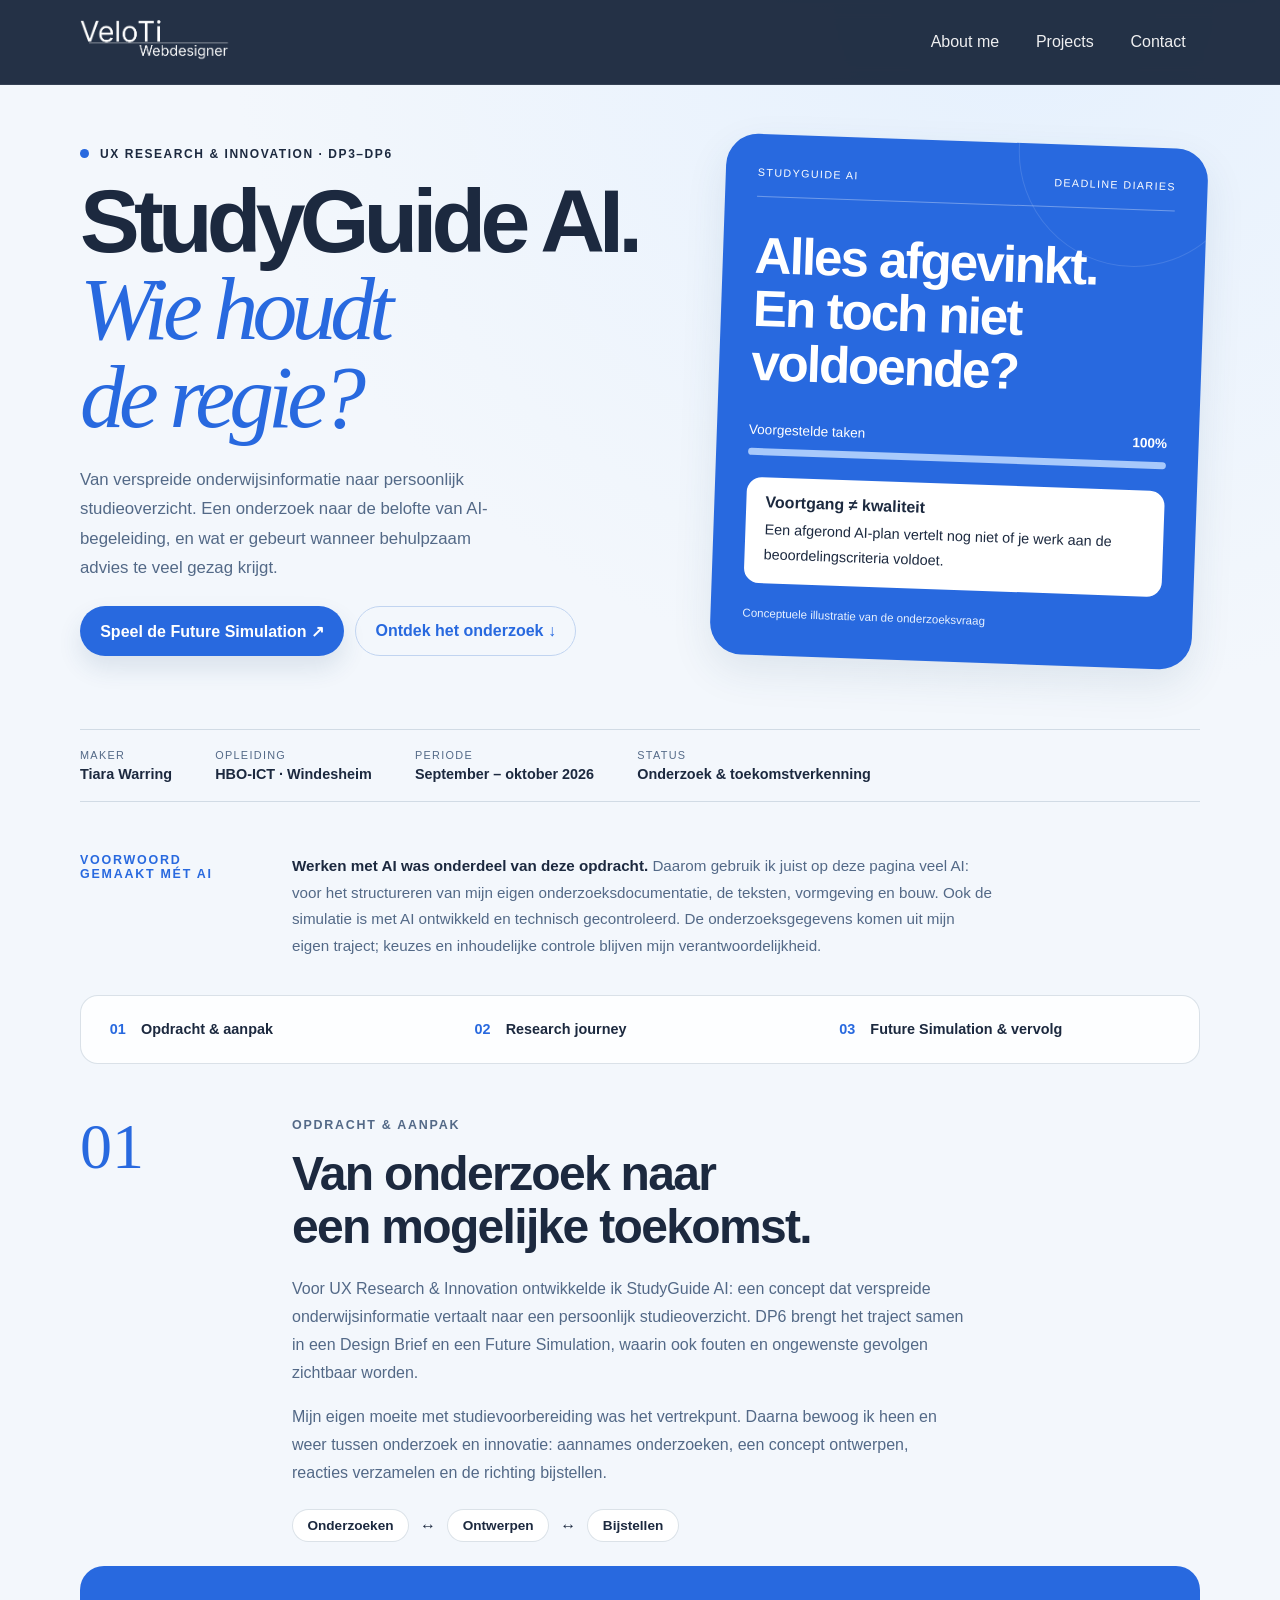
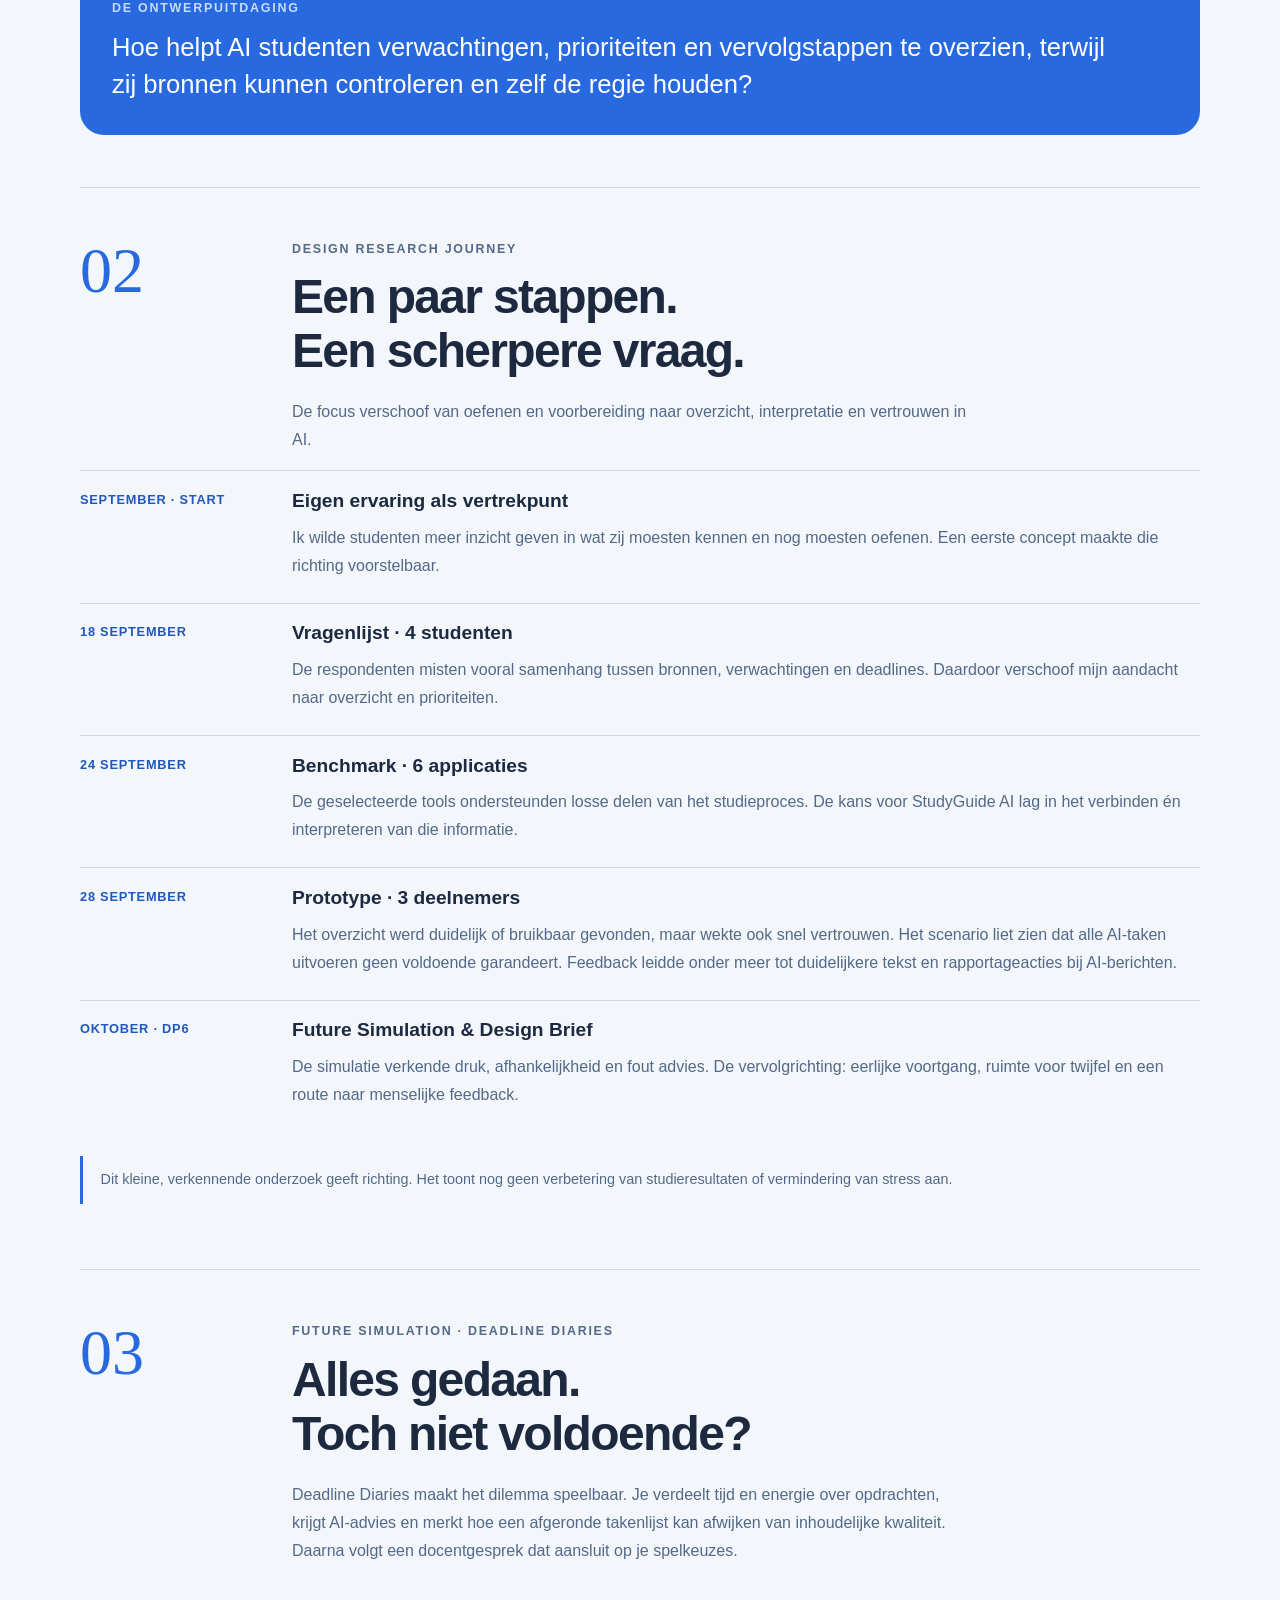
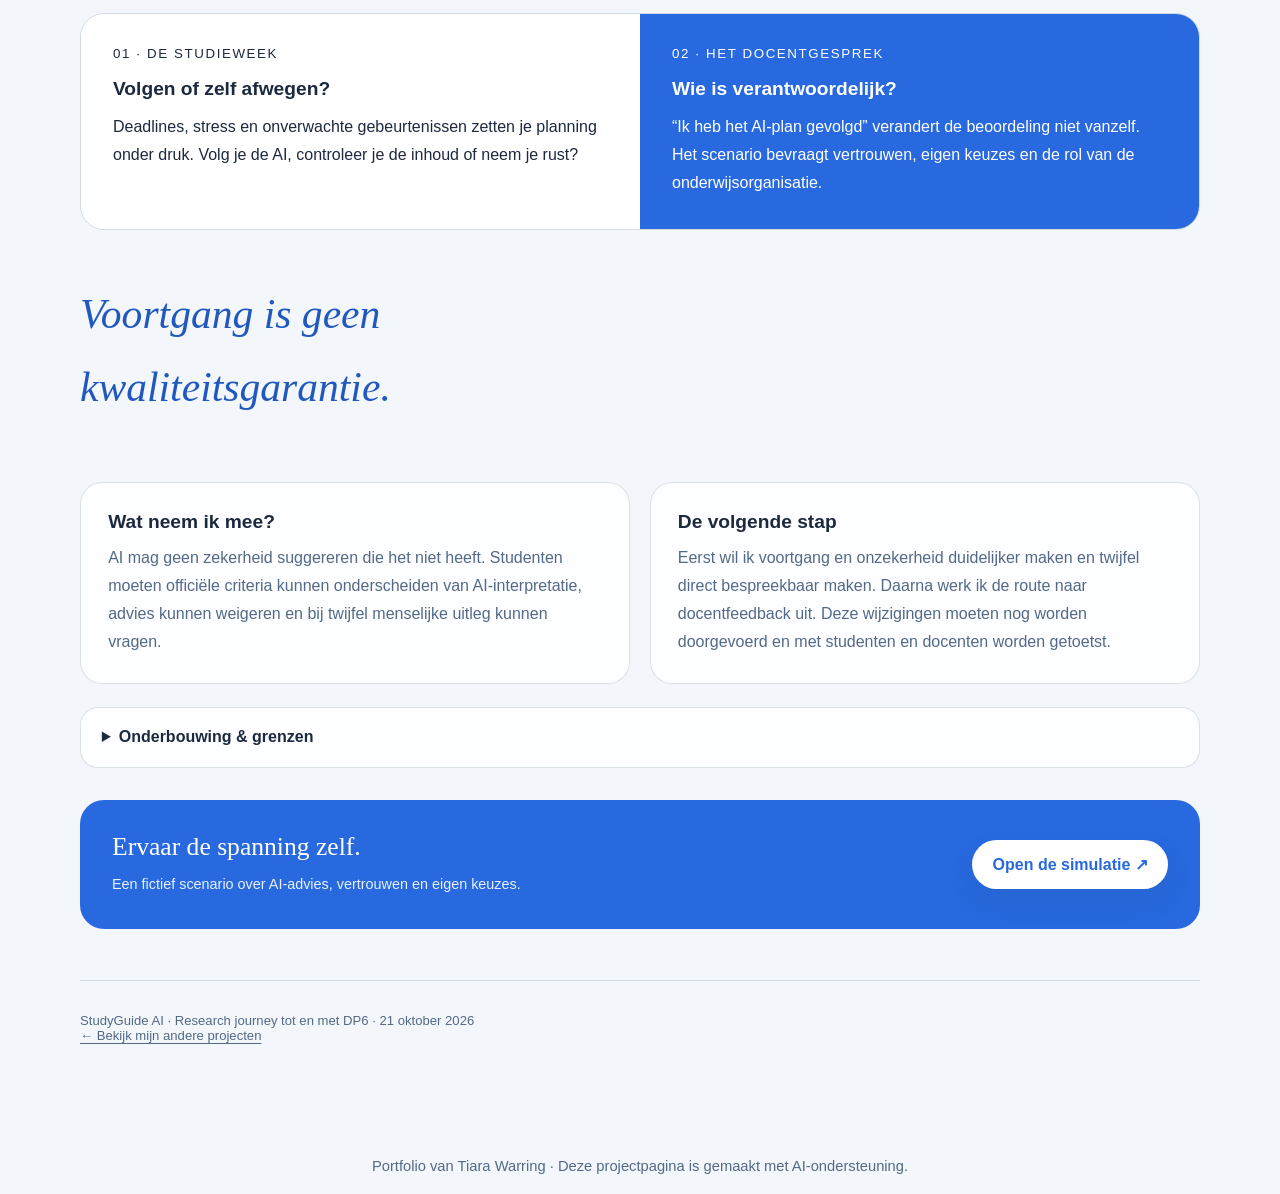
==== commit 14e4e7e7: "Apply StudyGuide AI blue theme, shorten research journey and add generated project cover" ====
--- a/studyguideAI.html
+++ b/studyguideAI.html
@@ -4,95 +4,10 @@
   <meta charset="utf-8">
   <meta name="viewport" content="width=device-width, initial-scale=1">
   <meta name="description" content="StudyGuide AI: Tiara Warrings research journey over studieoverzicht, vertrouwen en eigen regie. Van Design Research naar de Future Simulation Deadline Diaries.">
-  <meta name="theme-color" content="#936342">
+  <meta name="theme-color" content="#2869df">
   <title>StudyGuide AI · Research & Future Simulation | VeloTi</title>
-  <link rel="stylesheet" href="style.css">
-  <style>
-    .sg-page { --sg-ink:#42301f; --sg-green:#354b3e; --sg-paper:#fff8ee; --sg-line:rgba(75,45,24,.2); }
-    .sg-page main { padding-top:0; }
-    .sg-wrap { width:min(1120px,calc(100% - 2rem)); margin-inline:auto; }
-    .sg-page p,.sg-page li { line-height:1.75; }
-    .sg-page h1,.sg-page h2,.sg-page h3,.sg-page p { overflow-wrap:break-word; }
-    .sg-page h2 { font-size:clamp(1.8rem,4vw,3rem); line-height:1.12; letter-spacing:-.035em; margin:.6rem 0 1.3rem; }
-    .sg-page h3 { font-size:1.2rem; line-height:1.3; margin:0 0 .6rem; }
-    .sg-page a:focus-visible,.sg-page summary:focus-visible { outline:3px solid var(--sg-green); outline-offset:5px; }
-    .sg-skip { position:absolute; top:-100px; left:1rem; z-index:2000; padding:1rem; background:var(--sg-paper); }
-    .sg-skip:focus { top:1rem; }
-    .sg-back { display:inline-block; font-size:.85rem; margin:1.8rem 0; text-decoration:underline; text-underline-offset:4px; }
-    .sg-hero { display:grid; grid-template-columns:1.1fr .9fr; gap:3rem; align-items:center; padding:2rem 0 3.2rem; }
-    .sg-hero h1 { font-size:clamp(3rem,7vw,5.8rem); line-height:.97; letter-spacing:-.065em; margin:1.1rem 0 1.5rem; font-weight:750; }
-    .sg-hero h1 em { font-family:Georgia,serif; font-weight:400; color:var(--sg-green); }
-    .sg-hero .lead { max-width:47ch; }
-    .sg-kicker { display:flex; align-items:center; gap:.7rem; font-size:.75rem; letter-spacing:.13em; text-transform:uppercase; font-weight:700; }
-    .sg-dot { width:.55rem; height:.55rem; border-radius:50%; background:var(--sg-green); }
-    .sg-actions { display:flex; flex-wrap:wrap; gap:.7rem; margin-top:1.5rem; }
-    .sg-art { background:var(--sg-green); color:var(--sg-paper); border-radius:32px; padding:2rem; position:relative; box-shadow:var(--shadow); overflow:hidden; transform:rotate(2deg); }
-    .sg-art::before { content:""; position:absolute; width:230px; height:230px; border:1px solid #ffffff20; border-radius:50%; top:-110px; right:-40px; }
-    .sg-art-top { display:flex; justify-content:space-between; gap:1rem; font-size:.67rem; letter-spacing:.13em; border-bottom:1px solid #ffffff35; padding-bottom:1.1rem; }
-    .sg-art-title { font-family:Georgia,serif; font-size:clamp(2.5rem,4vw,3.6rem); line-height:1.05; margin:2rem 0; }
-    .sg-progress { display:flex; justify-content:space-between; gap:1rem; font-size:.85rem; }
-    .sg-bar { height:7px; background:#e8cfab; border-radius:20px; margin:.7rem 0 1.4rem; }
-    .sg-art-note { background:#fff8ee; color:var(--sg-ink); border-radius:15px; padding:1rem 1.2rem; }
-    .sg-art-note p { margin:.35rem 0 0; font-size:.9rem; }
-    .sg-art-caption { font-size:.72rem; margin:1.2rem 0 0; color:#e3e8de; }
-    .sg-meta { display:flex; flex-wrap:wrap; gap:1rem 2.7rem; border-top:1px solid var(--sg-line); border-bottom:1px solid var(--sg-line); padding:1.2rem 0; }
-    .sg-meta div { display:grid; gap:.3rem; font-size:.9rem; }
-    .sg-meta dt { color:var(--text-soft); font-size:.68rem; text-transform:uppercase; letter-spacing:.12em; }
-    .sg-meta dd { margin:0; font-weight:600; }
-    .sg-preface { display:grid; grid-template-columns:180px 1fr; gap:2rem; padding:2.2rem 0; }
-    .sg-preface p { margin:0; max-width:83ch; color:var(--text-soft); font-size:.95rem; }
-    .sg-preface strong { color:var(--text); }
-    .sg-toc { display:flex; flex-wrap:wrap; gap:.5rem; padding:1rem; border:1px solid var(--sg-line); border-radius:18px; background:#fff8ee80; }
-    .sg-toc a { flex:1; min-width:190px; padding:.6rem .8rem; font-size:.9rem; font-weight:600; border-radius:10px; }
-    .sg-toc a:hover { background:var(--surface-deep); }
-    .sg-toc span { color:var(--accent); margin-right:.7rem; }
-    .sg-chapter { padding:4.5rem 0; border-bottom:1px solid var(--sg-line); scroll-margin-top:110px; }
-    .sg-heading { display:grid; grid-template-columns:180px 1fr; gap:2rem; }
-    .sg-number { font-family:Georgia,serif; font-size:4rem; line-height:1; color:var(--accent); }
-    .sg-heading p { color:var(--text-soft); max-width:76ch; }
-    .sg-columns { display:grid; grid-template-columns:1fr 1fr; gap:1.2rem; margin-top:1.6rem; }
-    .sg-card { padding:1.7rem; background:#fff8eea8; border:1px solid var(--sg-line); border-radius:22px; }
-    .sg-card p { color:var(--text-soft); margin:.5rem 0 0; }
-    .sg-question { margin:1.5rem 0 0; padding:2rem; background:var(--sg-green); color:var(--sg-paper); border-radius:24px; }
-    .sg-question p { font:400 clamp(1.3rem,2.8vw,1.9rem)/1.45 Georgia,serif; margin:.8rem 0 0; max-width:70ch; }
-    .sg-question .eyebrow { color:#dfc4a0; }
-    .sg-loop { display:flex; flex-wrap:wrap; align-items:center; gap:.7rem; margin:1.4rem 0 0; }
-    .sg-loop span { border:1px solid var(--sg-line); border-radius:50px; padding:.5rem .9rem; font-size:.85rem; font-weight:600; background:var(--sg-paper); }
-    .sg-evidence { display:grid; grid-template-columns:repeat(3,1fr); gap:1rem; margin:1.5rem 0 2.2rem; }
-    .sg-evidence div { border-left:2px solid var(--accent); padding:.25rem 1.1rem; }
-    .sg-evidence strong { display:block; font:2.8rem/1 Georgia,serif; color:var(--sg-green); }
-    .sg-evidence span { display:block; font-size:.85rem; color:var(--text-soft); margin-top:.5rem; }
-    .sg-timeline { list-style:none; padding:0; margin:0; }
-    .sg-timeline li { display:grid; grid-template-columns:180px 1fr; gap:2rem; position:relative; padding:1.6rem 0; border-top:1px solid var(--sg-line); }
-    .sg-timeline time { color:var(--accent-strong); font-size:.8rem; font-weight:700; text-transform:uppercase; letter-spacing:.06em; }
-    .sg-timeline p { margin:.35rem 0; color:var(--text-soft); }
-    .sg-shift { display:inline-block; margin-top:.4rem; padding:.35rem .7rem; background:#354b3e0d; border-left:3px solid var(--sg-green); font-size:.85rem; }
-    .sg-limit { border-left:3px solid var(--accent); padding:.7rem 1.1rem; color:var(--text-soft); font-size:.9rem; margin-top:1.5rem; }
-    .sg-sim { display:grid; grid-template-columns:1fr 1fr; gap:0; margin-top:2rem; border:1px solid var(--sg-line); border-radius:24px; overflow:hidden; }
-    .sg-sim article { padding:2rem; background:var(--sg-paper); }
-    .sg-sim article+article { background:#354b3e; color:var(--sg-paper); }
-    .sg-sim p { margin:.7rem 0 0; }
-    .sg-sim small { display:block; text-transform:uppercase; letter-spacing:.12em; margin-bottom:1rem; }
-    .sg-pullquote { font:italic clamp(1.6rem,3.8vw,2.6rem)/1.3 Georgia,serif; padding:2rem 0; margin:1rem 0; max-width:29ch; }
-    .sg-triad { display:grid; grid-template-columns:repeat(3,1fr); gap:1rem; }
-    .sg-triad article { padding:1.4rem; border-top:2px solid var(--accent); }
-    .sg-triad p { margin:.5rem 0 0; color:var(--text-soft); font-size:.95rem; }
-    .sg-details { border:1px solid var(--sg-line); border-radius:18px; margin-top:1.4rem; background:#fff8ee70; padding:1.1rem 1.3rem; }
-    .sg-details summary { cursor:pointer; font-weight:650; line-height:1.5; }
-    .sg-details p,.sg-details li { color:var(--text-soft); font-size:.92rem; }
-    .sg-next { counter-reset:step; list-style:none; padding:0; }
-    .sg-next li { counter-increment:step; border-top:1px solid var(--sg-line); padding:1rem 0 1rem 2.5rem; position:relative; }
-    .sg-next li::before { content:"0" counter(step); position:absolute; left:0; color:var(--accent); font-weight:700; }
-    .sg-next span { display:block; color:var(--text-soft); font-size:.93rem; }
-    .sg-end { display:flex; justify-content:space-between; align-items:center; gap:2rem; padding:2rem; border-radius:24px; background:var(--sg-green); color:var(--sg-paper); margin-top:2rem; }
-    .sg-end h3 { font:1.6rem Georgia,serif; }
-    .sg-end p { margin:.5rem 0 0; color:#e3e8de; font-size:.9rem; }
-    .sg-end .btn { flex-shrink:0; background:var(--sg-paper); color:var(--sg-green); }
-    .sg-source { font-size:.82rem; color:var(--text-soft); padding:2rem 0 0; }
-    .sg-source a { text-decoration:underline; text-underline-offset:3px; }
-    @media(max-width:800px) { .sg-hero { grid-template-columns:1fr; gap:2rem; } .sg-art { transform:none; } .sg-preface,.sg-heading,.sg-timeline li { grid-template-columns:1fr; gap:.8rem; } .sg-number { font-size:2.5rem; } .sg-chapter { padding:3rem 0; } .sg-triad { grid-template-columns:1fr; } .sg-end { align-items:flex-start; flex-direction:column; } }
-    @media(max-width:560px) { .sg-wrap { width:calc(100% - 1rem); } .sg-columns,.sg-sim { grid-template-columns:1fr; } .sg-art,.sg-card,.sg-question,.sg-sim article { padding:1.4rem; } .sg-evidence { gap:.3rem; } .sg-evidence div { padding:.2rem .7rem; } .sg-evidence strong { font-size:2.2rem; } .sg-evidence span { font-size:.75rem; } .sg-page .site-nav { padding:.6rem 0; } .sg-page .logo { width:110px; } .sg-page .nav-links { width:auto; gap:0; } .sg-page .nav-links a { font-size:.8rem; padding:.5rem; } .sg-chapter { scroll-margin-top:155px; } }
-  </style>
+  <link rel="stylesheet" href="studyguideAI.css">
+
 </head>
 <body class="sg-page">
   <a class="sg-skip" href="#inhoud">Ga naar inhoud</a>
@@ -104,8 +19,7 @@
   </header>
   <main id="inhoud">
     <div class="sg-wrap">
-      <a href="index.html#projecten" class="sg-back">← Terug naar projecten</a>
-      <div class="sg-hero">
+<div class="sg-hero">
         <div>
           <div class="sg-kicker"><span class="sg-dot" aria-hidden="true"></span> UX Research & Innovation · DP3–DP6</div>
           <h1>StudyGuide AI.<br><em>Wie houdt<br>de regie?</em></h1>
@@ -121,39 +35,33 @@
         </aside>
       </div>
       <dl class="sg-meta"><div><dt>Maker</dt><dd>Tiara Warring</dd></div><div><dt>Opleiding</dt><dd>HBO-ICT · Windesheim</dd></div><div><dt>Periode</dt><dd>September – oktober 2026</dd></div><div><dt>Status</dt><dd>Onderzoek & toekomstverkenning</dd></div></dl>
-      <aside class="sg-preface" aria-label="Voorwoord en AI-verantwoording"><div class="eyebrow">Voorwoord<br>Gemaakt mét AI</div><p><strong>Werken met AI om tot een onderbouwd concept en een kritische toekomstverkenning te komen, was onderdeel van deze opdracht.</strong> Daarom maak ik juist op deze pagina veel gebruik van AI: voor het ordenen en verwoorden van mijn eigen onderzoeksdocumentatie en voor de uitwerking van deze webpagina. Ook bij de ontwikkeling en technische controle van de simulatie is AI ingezet. De ervaringen van deelnemers komen uit mijn onderzoek; AI-ondersteuning maakt ze niet tot bewezen effecten. De inhoudelijke keuzes en de uiteindelijke controle blijven mijn verantwoordelijkheid.</p></aside>
+      <aside class="sg-preface" aria-label="Voorwoord en AI-verantwoording"><div class="eyebrow">Voorwoord<br>Gemaakt mét AI</div><p><strong>Werken met AI was onderdeel van deze opdracht.</strong> Daarom gebruik ik juist op deze pagina veel AI: voor het structureren van mijn eigen onderzoeksdocumentatie, de teksten, vormgeving en bouw. Ook de simulatie is met AI ontwikkeld en technisch gecontroleerd. De onderzoeksgegevens komen uit mijn eigen traject; keuzes en inhoudelijke controle blijven mijn verantwoordelijkheid.</p></aside>
       <nav class="sg-toc" aria-label="Op deze pagina"><a href="#opdracht"><span>01</span> Opdracht & aanpak</a><a href="#research"><span>02</span> Research journey</a><a href="#simulation"><span>03</span> Future Simulation & vervolg</a></nav>
 
       <section id="opdracht" class="sg-chapter" aria-labelledby="opdracht-titel">
-        <div class="sg-heading"><div class="sg-number" aria-hidden="true">01</div><div><p class="eyebrow">De opdracht & mijn vertrekpunt</p><h2 id="opdracht-titel">Onderzoeken, ontwerpen.<br>En opnieuw vragen stellen.</h2><p>Mijn eigen leerervaring vormde het begin. Veel tijd besteden aan schoolwerk betekende voor mij niet automatisch dat ik goed voorbereid was. Oefentoetsen hielpen om zichtbaar te maken wat ik al kon en wat nog aandacht vroeg. Vanuit die ervaring wilde ik onderzoeken hoe AI studenten meer inzicht in hun voorbereiding zou kunnen geven.</p></div></div>
-        <div class="sg-columns"><article class="sg-card"><h3>Wat vroeg de opdracht?</h3><p>In DP6 komen Design Research en Speculative Design samen in een Design Brief en een Future Simulation. Het doel is zichtbaar maken hoe onderzoek, validatie en iteratie leiden tot onderbouwde ontwerpkeuzes. De simulatie moet ook de lastige kant van het AI-concept laten zien: fouten, machtsverhoudingen, afhankelijkheid en gevolgen voor gebruikers en de onderwijsorganisatie.</p></article><article class="sg-card"><h3>Hoe pakte ik dat aan?</h3><p>Ik bewoog steeds tussen onderzoek en innovatie. Een toekomstgericht concept maakte mijn aannames concreet; onderzoek onder studenten stelde die aannames bij. Het prototype maakte de interactie testbaar. De Future Simulation zette die interactie vervolgens onder druk, waarna de inzichten weer terugvloeiden naar de Design Brief.</p><div class="sg-loop" aria-label="Iteratieve aanpak"><span>Onderzoeken</span><b aria-hidden="true">↔</b><span>Ontwerpen</span><b aria-hidden="true">↔</b><span>Bevragen</span></div></article></div>
-        <div class="sg-question"><span class="eyebrow">De aangescherpte ontwerpuitdaging</span><p>Hoe kunnen we Windesheimstudenten ondersteunen bij het vertalen van verspreide onderwijsinformatie naar een persoonlijk en controleerbaar overzicht van verwachtingen, prioriteiten en vervolgstappen, waarbij zij regie houden over hun gegevens en AI-advies kritisch kunnen beoordelen?</p></div>
+        <div class="sg-heading"><div class="sg-number" aria-hidden="true">01</div><div><p class="eyebrow">Opdracht & aanpak</p><h2 id="opdracht-titel">Van onderzoek naar<br>een mogelijke toekomst.</h2><p>Voor UX Research & Innovation ontwikkelde ik StudyGuide AI: een concept dat verspreide onderwijsinformatie vertaalt naar een persoonlijk studieoverzicht. DP6 brengt het traject samen in een Design Brief en een Future Simulation, waarin ook fouten en ongewenste gevolgen zichtbaar worden.</p><p>Mijn eigen moeite met studievoorbereiding was het vertrekpunt. Daarna bewoog ik heen en weer tussen onderzoek en innovatie: aannames onderzoeken, een concept ontwerpen, reacties verzamelen en de richting bijstellen.</p><div class="sg-loop" aria-label="Iteratieve aanpak"><span>Onderzoeken</span><b aria-hidden="true">↔</b><span>Ontwerpen</span><b aria-hidden="true">↔</b><span>Bijstellen</span></div></div></div>
+        <div class="sg-question"><span class="eyebrow">De ontwerpuitdaging</span><p>Hoe helpt AI studenten verwachtingen, prioriteiten en vervolgstappen te overzien, terwijl zij bronnen kunnen controleren en zelf de regie houden?</p></div>
       </section>
 
       <section id="research" class="sg-chapter" aria-labelledby="research-titel">
-        <div class="sg-heading"><div class="sg-number" aria-hidden="true">02</div><div><p class="eyebrow">De research journey</p><h2 id="research-titel">Van “wat moet ik oefenen?”<br>naar “waar vertrouw ik op?”</h2><p>De onderzoeksvraag veranderde onderweg. De behoefte aan oefening maakte plaats voor meer aandacht voor overzicht en interpretatie. Het prototype liet vervolgens zien dat een helder overzicht ook onterecht vertrouwen kan wekken.</p></div></div>
-        <div class="sg-evidence" aria-label="Omvang van het verkennende onderzoek"><div><strong>4</strong><span>studenten in de vragenlijst</span></div><div><strong>6</strong><span>applicaties vergeleken</span></div><div><strong>3</strong><span>deelnemers aan de prototypetest</span></div></div>
+        <div class="sg-heading"><div class="sg-number" aria-hidden="true">02</div><div><p class="eyebrow">Design research journey</p><h2 id="research-titel">Een paar stappen.<br>Een scherpere vraag.</h2><p>De focus verschoof van oefenen en voorbereiding naar overzicht, interpretatie en vertrouwen in AI.</p></div></div>
         <ol class="sg-timeline">
-          <li><time datetime="2026-09-01">01–14 september</time><div><h3>Een persoonlijke aanleiding wordt een concept</h3><p>De eerste richting: AI vertaalt leerdoelen en studiemateriaal naar inzicht in voorbereiding en oefenbehoeften. Self-Regulated Learning, formatieve toetsing en het testing effect boden aanknopingspunten voor plannen, feedback en actief oefenen. Het conceptontwerp maakte de richting voorstelbaar, maar bewees de werking nog niet.</p><span class="sg-shift">Vertrekpunt: mijn eigen ervaring omzetten in onderzoekbare aannames.</span></div></li>
-          <li><time datetime="2026-09-18">18 september · vragenlijst</time><div><h3>Het probleem zit ook tussen de bronnen</h3><p>Via Microsoft Forms onderzocht ik studieoverzicht, voorbereiding en digitale hulpmiddelen. Alle vier respondenten ervaarden in enige mate moeite met overzicht. Duidelijke verwachtingen stonden bij ieder op de eerste of tweede plaats bij gewenste ondersteuning. Informatie was er wel, maar studenten moesten die zelf verbinden en opnieuw opzoeken.</p><span class="sg-shift">Aanscherping: meer nadruk op verwachtingen, deadlines en prioriteiten.</span></div></li>
-          <li><time datetime="2026-09-24">24 september · benchmark</time><div><h3>De kans ligt in verbinden én interpreteren</h3><p>Ik vergeleek Brightspace, Somtoday, ChatGPT, NotebookLM, Quizlet en Microsoft To Do vanuit herkenbare studietaken, met dezelfde criteria en een schaal van 0 tot 3. Binnen deze selectie bood geen toepassing de volledige combinatie van informatie, planning en persoonlijke ondersteuning. Alleen alles op één plek tonen zou dus niet genoeg zijn.</p><span class="sg-shift">Ontwerprichting: een controleerbaar overzicht dat helpt een passende vervolgstap te kiezen.</span></div></li>
-          <li><time datetime="2026-09-28">28 september · prototype</time><div><h3>Een duidelijk plan kan te overtuigend zijn</h3><p>Drie deelnemers doorliepen een scenario met vooraf opgestelde AI-output: na het volgen van het plan kreeg de student toch “in ontwikkeling”. De AI erkende daarna een verkeerde interpretatie van de criteria. Het overzicht werd duidelijk of bruikbaar gevonden, terwijl het vertrouwen in de AI snel ontstond. De reacties op de fout verschilden; een deelnemer was verrast dat alles uitvoeren toch niet voldoende was.</p><p>Peerfeedback en testreacties leidden onder meer tot grotere chattekst, inhoudelijke secties, een chatknop vanuit het overzicht, rapportageacties bij berichten en een duidelijker label voor het delen van een beoordeling.</p><span class="sg-shift">Nieuw aandachtspunt: taakvoortgang, inhoudelijke kwaliteit en vertrouwen uit elkaar houden.</span></div></li>
-          <li><time datetime="2026-10-20">28 september – 20 oktober</time><div><h3>De simulatie brengt het systeem onder druk</h3><p>De Future Simulation verkent wat er gebeurt als studenten het advies steeds meer als de juiste route ervaren. De uitwerking groeide van een opdrachten-simulatie naar een scenario met energie, stress en een docentgesprek dat reageert op het spelverleden. Deze verkenning voedde de Design Brief en de vervolgrichting.</p><span class="sg-shift">Volgende iteratie: eerlijke voortgang, ruimte voor twijfel en gerichte menselijke feedback.</span></div></li>
+          <li><time datetime="2026-09-14">September · start</time><div><h3>Eigen ervaring als vertrekpunt</h3><p>Ik wilde studenten meer inzicht geven in wat zij moesten kennen en nog moesten oefenen. Een eerste concept maakte die richting voorstelbaar.</p></div></li>
+          <li><time datetime="2026-09-18">18 september</time><div><h3>Vragenlijst · 4 studenten</h3><p>De respondenten misten vooral samenhang tussen bronnen, verwachtingen en deadlines. Daardoor verschoof mijn aandacht naar overzicht en prioriteiten.</p></div></li>
+          <li><time datetime="2026-09-24">24 september</time><div><h3>Benchmark · 6 applicaties</h3><p>De geselecteerde tools ondersteunden losse delen van het studieproces. De kans voor StudyGuide AI lag in het verbinden én interpreteren van die informatie.</p></div></li>
+          <li><time datetime="2026-09-28">28 september</time><div><h3>Prototype · 3 deelnemers</h3><p>Het overzicht werd duidelijk of bruikbaar gevonden, maar wekte ook snel vertrouwen. Het scenario liet zien dat alle AI-taken uitvoeren geen voldoende garandeert. Feedback leidde onder meer tot duidelijkere tekst en rapportageacties bij AI-berichten.</p></div></li>
+          <li><time datetime="2026-10-21">Oktober · DP6</time><div><h3>Future Simulation & Design Brief</h3><p>De simulatie verkende druk, afhankelijkheid en fout advies. De vervolgrichting: eerlijke voortgang, ruimte voor twijfel en een route naar menselijke feedback.</p></div></li>
         </ol>
-        <p class="sg-limit"><strong>Hoe ver reiken deze inzichten?</strong> Dit is verkennend onderzoek met kleine groepen. Drie van de vier vragenlijstrespondenten volgden een ICT-gerelateerde opleiding en drie zaten in leerjaar drie. De benchmark is een eigen vergelijking; de prototypetest gebruikte een opgesteld scenario. Niet iedere wijziging is afzonderlijk opnieuw getest. Het onderzoek geeft richting, maar toont nog geen verbetering van studieresultaten of vermindering van stress aan.</p>
+        <p class="sg-limit">Dit kleine, verkennende onderzoek geeft richting. Het toont nog geen verbetering van studieresultaten of vermindering van stress aan.</p>
       </section>
 
       <section id="simulation" class="sg-chapter" aria-labelledby="simulation-titel">
-        <div class="sg-heading"><div class="sg-number" aria-hidden="true">03</div><div><p class="eyebrow">Future Simulation · Deadline Diaries</p><h2 id="simulation-titel">Wat als je precies doet<br>wat de AI je vertelt?</h2><p>Met Deadline Diaries maakte ik de spanning uit het prototype speelbaar. Je probeert opdrachten af te ronden, verdeelt tijd en energie en krijgt AI-advies. De simulatie verkent een bewust ontworpen faalsituatie: een takenlijst kan volledig lijken, terwijl inhoudelijke tekortkomingen blijven bestaan.</p></div></div>
-        <div class="sg-sim"><article><small>Deel 01 · de studieweek</small><h3>Plannen onder druk</h3><p>Volg je het advies, controleer je de inhoud of kies je voor herstel? Deadlines, energie, stress en onverwachte gebeurtenissen beïnvloeden de afwegingen. Het scenario maakt voelbaar hoe structuur ook druk kan worden als afwijken van de AI-route als een verkeerde keuze gaat voelen.</p></article><article><small>Deel 02 · het docentgesprek</small><h3>“Maar ik heb alles gedaan.”</h3><p>Na de beoordeling volgt een gesprek dat aansluit op je keuzes. De docent kan begrip tonen zonder de beoordeling te veranderen. Zo wordt zichtbaar dat AI-advies geen resultaat kan toezeggen, en dat de organisatie een rol houdt in uitleg, begeleiding en foutafhandeling.</p></article></div>
-        <p class="sg-pullquote">Ondersteuning moet helpen kiezen, zonder de keuze over te nemen.</p>
-        <div class="sg-triad"><article><h3>Student</h3><p>Een overzicht kan richting bieden, maar ook afhankelijkheid en twijfel veroorzaken. Begrijpt de student de onzekerheid en voelt afwijken werkelijk mogelijk?</p></article><article><h3>Systeem</h3><p>AI interpreteert informatie en koppelt voortgang aan nieuwe taken. Het ontwerp moet officiële criteria, AI-interpretatie en taakvoortgang herkenbaar onderscheiden.</p></article><article><h3>Onderwijsorganisatie</h3><p>Wie reageert op fout advies? Docenten, begeleiding, IT en privacyverantwoordelijken zijn nodig om bronnen, gegevensgebruik en ondersteuning verder uit te werken.</p></article></div>
-        <details class="sg-details"><summary>Wat is technisch gecontroleerd, en wat zegt dat?</summary><p>De geschreven research journey rapporteert op basis van het afzonderlijke testverslag 26.244 geslaagde technische testgevallen voor het docentgesprek: 6.561 antwoordroutes, gecontroleerd voor vier studieverledens. Daarnaast zijn vier strategieën elk over 100.000 studieweken gesimuleerd: samen 400.000 simulaties.</p><p>Binnen die regels leverde kritisch plannen betere beoordelingsuitkomsten op dan blind AI-advies volgen. Geen van die gesimuleerde studieweken eindigde met drie voldoendes; een gerichte zoektest vond wel een geldige route. De uitkomst is dus bereikbaar, maar moeilijk binnen de onderzochte strategieën.</p><p><strong>Dit zijn controles van het model, geen aantallen proefpersonen.</strong> De regels bevatten bewust inhoudelijke tekortkomingen en beperkte tijd en energie. Deze tests bewijzen niet hoe echte studenten handelen of wat AI-begeleiding met hun welzijn of resultaten doet.</p></details>
-        <div class="sg-columns"><article class="sg-card"><p class="eyebrow">De morele grens</p><h3>Geen misleidende zekerheid</h3><p>StudyGuide AI mag de student niet misleiden over wat het systeem weet, of druk gebruiken om de eigen afweging te vervangen. Vanuit gevolgenethiek weeg ik de mogelijke steun af tegen schade door verkeerd advies en afhankelijkheid. Vanuit plichtethiek blijven eerlijkheid en respect voor zelfstandige keuzes verplicht, ook wanneer sterk sturen efficiënter lijkt.</p><p>Daarom moeten bronnen, onzekerheid, afwijken en menselijke feedback onderdeel van het ontwerp zijn. Privacy, toegankelijkheid en de organisatorische en juridische voorwaarden vragen verdere uitwerking.</p></article><article class="sg-card"><p class="eyebrow">Voorgenomen vervolg · nog uit te werken</p><h3>Eerst de regie versterken</h3><ol class="sg-next"><li><strong>Eerlijke uitleg en voortgang</strong><span>Laat zien wat AI interpreteert en waarom afgeronde taken geen kwaliteitsgarantie zijn.</span></li><li><strong>Twijfel direct bespreekbaar maken</strong><span>Maak uitleg vragen, fouten markeren en afwijken mogelijk, ook vóór een beoordeling.</span></li><li><strong>Een route naar docentfeedback</strong><span>Onderzoek hoe een student gericht een AI-bericht kan voorleggen en wie daarop reageert.</span></li></ol></article></div>
-        <p class="sg-limit"><strong>Prioritering:</strong> autonomie, het voorkomen van misleidende zekerheid en uitvoerbaarheid in het onderwijs. Alleen een algemene disclaimer helpt te weinig op het moment van twijfel; ieder advies vooraf door een docent laten controleren vraagt veel inzet. De gekozen vervolgrichting combineert begrijpelijke grenzen, directe gebruikerscontrole en gerichte menselijke ondersteuning. Deze aanpassingen zijn volgens de aangeleverde research journey nog niet doorgevoerd.</p>
-        <details class="sg-details"><summary>Wanneer zou de volgende versie succesvol zijn?</summary><p>In vervolgonderzoek wil ik observeren of studenten opdrachtvereisten correct kunnen uitleggen, zelfstandig een passende vervolgstap kiezen en begrijpen dat taakvoortgang geen voldoende garandeert. Ook moeten zij een bron kunnen vinden, onjuist advies bespreekbaar maken en begrijpen welke gegevens worden gedeeld.</p><p>Een vergelijking met werken zonder ondersteuning kan inzicht geven in gemiste vereisten, bronwisselingen en benodigde tijd. Docenten zijn nodig om de feedbackroute en inhoudelijke juistheid te beoordelen. Dit zijn succescriteria voor vervolgonderzoek, geen behaalde resultaten.</p></details>
-        <div class="sg-end"><div><h3>Ervaar de spanning zelf.</h3><p>Deadline Diaries is een fictief scenario over AI-advies, vertrouwen en eigen keuzes.</p></div><a class="btn" href="https://velocity968.github.io/studyguideai/">Open de simulatie ↗</a></div>
-        <details class="sg-details"><summary>Documentatie & verantwoording</summary><p>Deze pagina is gebaseerd op mijn Geschreven Research Journey (DP6), Visuele Research Journey, Design Brief StudyGuide AI (versie 1.0) en de opdracht Eindpresentatie Design Brief & Future Simulation. De onderzoeksbevindingen uit DP3 en DP4 en de technische testcijfers zijn overgenomen uit de aangeleverde DP6-documentatie.</p><p>De onderzoeksroute omvat DP3 tot en met DP6. Het bredere concept staat in de Design Brief in een toekomstbeeld voor 2045; de huidige simulatie heeft een eigen fictieve editie voor 2035. Beide dienen om mogelijke gevolgen te onderzoeken.</p><p>AI is gebruikt voor de structuur, formulering en bouw van deze pagina. De pagina onderscheidt geregistreerde onderzoeksreacties, interpretaties, technische modeltests en nog uit te voeren verbeteringen. De originele onderzoeksdocumenten blijven de inhoudelijke basis.</p></details>
+        <div class="sg-heading"><div class="sg-number" aria-hidden="true">03</div><div><p class="eyebrow">Future Simulation · Deadline Diaries</p><h2 id="simulation-titel">Alles gedaan.<br>Toch niet voldoende?</h2><p>Deadline Diaries maakt het dilemma speelbaar. Je verdeelt tijd en energie over opdrachten, krijgt AI-advies en merkt hoe een afgeronde takenlijst kan afwijken van inhoudelijke kwaliteit. Daarna volgt een docentgesprek dat aansluit op je spelkeuzes.</p></div></div>
+        <div class="sg-sim"><article><small>01 · De studieweek</small><h3>Volgen of zelf afwegen?</h3><p>Deadlines, stress en onverwachte gebeurtenissen zetten je planning onder druk. Volg je de AI, controleer je de inhoud of neem je rust?</p></article><article><small>02 · Het docentgesprek</small><h3>Wie is verantwoordelijk?</h3><p>“Ik heb het AI-plan gevolgd” verandert de beoordeling niet vanzelf. Het scenario bevraagt vertrouwen, eigen keuzes en de rol van de onderwijsorganisatie.</p></article></div>
+        <p class="sg-pullquote">Voortgang is geen kwaliteitsgarantie.</p>
+        <div class="sg-columns"><article class="sg-card"><h3>Wat neem ik mee?</h3><p>AI mag geen zekerheid suggereren die het niet heeft. Studenten moeten officiële criteria kunnen onderscheiden van AI-interpretatie, advies kunnen weigeren en bij twijfel menselijke uitleg kunnen vragen.</p></article><article class="sg-card"><h3>De volgende stap</h3><p>Eerst wil ik voortgang en onzekerheid duidelijker maken en twijfel direct bespreekbaar maken. Daarna werk ik de route naar docentfeedback uit. Deze wijzigingen moeten nog worden doorgevoerd en met studenten en docenten worden getoetst.</p></article></div>
+        <details class="sg-details"><summary>Onderbouwing & grenzen</summary><p>De simulatie onderzoekt een bewust ontworpen faalsituatie. De technische controles die in mijn research journey staan, gaan over de spelregels en mogelijke routes; ze bewijzen niet hoe echte studenten handelen.</p><p>Mijn prioriteiten zijn autonomie, het voorkomen van misleidende zekerheid en uitvoerbaarheid in het onderwijs. Vanuit gevolgenethiek telt mogelijke schade door verkeerd advies; vanuit plichtethiek blijven eerlijkheid en zelfstandige keuzes voorwaarden.</p><p>Deze pagina is gebaseerd op mijn Geschreven Research Journey (DP6), Visuele Research Journey, Design Brief en de opdracht Eindpresentatie Design Brief & Future Simulation. AI ondersteunt de uitwerking; de onderzoeksdocumentatie vormt de inhoudelijke basis.</p></details>
+        <div class="sg-end"><div><h3>Ervaar de spanning zelf.</h3><p>Een fictief scenario over AI-advies, vertrouwen en eigen keuzes.</p></div><a class="btn" href="https://velocity968.github.io/studyguideai/">Open de simulatie ↗</a></div>
       </section>
       <div class="sg-source">StudyGuide AI · Research journey tot en met DP6 · 21 oktober 2026<br><a href="index.html#projecten">← Bekijk mijn andere projecten</a></div>
     </div>
--- a/studyguideAI.css
+++ b/studyguideAI.css
@@ -0,0 +1,1260 @@
+:root {
+    --bg: #ead6bf;
+    --surface: rgba(254, 236, 215, 0.9);
+    --surface-strong: #feecd7;
+    --surface-deep: #f4d3b0;
+    --surface-muted: rgba(221, 187, 151, 0.28);
+    --text: #4b2d18;
+    --text-soft: #72533d;
+    --text-inverse: #fffdf9;
+    --accent: #936342;
+    --accent-strong: #7d5336;
+    --accent-soft: #ddbB97;
+    --border: rgba(147, 99, 66, 0.18);
+    --shadow: 0 16px 40px rgba(75, 45, 24, 0.14);
+    --shadow-hover: 0 22px 50px rgba(75, 45, 24, 0.2);
+    --radius-sm: 14px;
+    --radius-md: 22px;
+    --radius-lg: 32px;
+    --max-width: 1120px;
+    --header-height: 84px;
+    --transition: 180ms ease;
+}
+
+* , *::before, *::after {
+    box-sizing: border-box;
+}
+
+html {
+    scroll-behavior: smooth;
+}
+
+body {
+    margin: 0;
+    min-height: 100vh;
+    color: var(--text);
+    font-family: "Segoe UI", Inter, Arial, sans-serif;
+    background: var(--bg);
+    position: relative;
+}
+
+body::before {
+    content: "";
+    position: fixed;
+    inset: 0;
+    background-image:
+        linear-gradient(180deg, rgba(254, 236, 215, 0.74), rgba(234, 214, 191, 0.92)),
+        url("images/background.png");
+    background-size: 100% 100%, 140% 140%;
+    background-position: 0% 0%, 0% 50%;
+    background-repeat: no-repeat, repeat;
+    animation: animatedBackground 60s ease-in-out infinite;
+    z-index: -2;
+}
+
+@keyframes animatedBackground {
+    0% {
+        background-position: 0% 0%, 0% 50%;
+    }
+    50% {
+        background-position: 0% 0%, 100% 50%;
+    }
+    100% {
+        background-position: 0% 0%, 0% 50%;
+    }
+}
+
+img,
+video {
+    display: block;
+    max-width: 100%;
+}
+
+img {
+    height: auto;
+}
+
+a {
+    color: inherit;
+    text-decoration: none;
+}
+
+button,
+input,
+textarea {
+    font: inherit;
+}
+
+button {
+    border: 0;
+}
+
+main {
+    padding: 2rem 1rem 4rem;
+}
+
+.shell {
+    width: min(var(--max-width), calc(100% - 2rem));
+    margin-inline: auto;
+}
+
+.stack {
+    display: grid;
+    gap: 1.5rem;
+}
+
+.site-header {
+    position: sticky;
+    top: 0;
+    z-index: 1000;
+    backdrop-filter: blur(10px);
+    background: rgba(147, 99, 66, 0.9);
+    border-bottom: 1px solid rgba(255, 255, 255, 0.08);
+}
+
+.site-nav {
+    min-height: var(--header-height);
+    display: flex;
+    align-items: center;
+    justify-content: space-between;
+    gap: 1rem;
+}
+
+.brand {
+    display: inline-flex;
+    align-items: center;
+    flex-shrink: 0;
+}
+
+.logo {
+    width: clamp(120px, 14vw, 168px);
+    height: auto;
+}
+
+.nav-links {
+    display: flex;
+    align-items: center;
+    gap: 0.5rem;
+    list-style: none;
+    margin: 0;
+    padding: 0;
+}
+
+.nav-links a {
+    color: var(--text-inverse);
+    padding: 0.65rem 0.9rem;
+    border-radius: 999px;
+    transition: background-color var(--transition), transform var(--transition), opacity var(--transition);
+    opacity: 0.92;
+}
+
+.nav-links a:hover,
+.nav-links a:focus-visible {
+    background: rgba(255, 255, 255, 0.12);
+    opacity: 1;
+}
+
+.nav-cta {
+    display: inline-flex;
+    align-items: center;
+    gap: 0.55rem;
+}
+
+.btn {
+    display: inline-flex;
+    align-items: center;
+    justify-content: center;
+    gap: 0.7rem;
+    padding: 0.9rem 1.2rem;
+    border-radius: 999px;
+    background: var(--accent);
+    color: var(--text-inverse);
+    border: 1px solid transparent;
+    font-weight: 600;
+    transition: transform var(--transition), background-color var(--transition), border-color var(--transition), box-shadow var(--transition), color var(--transition);
+    box-shadow: 0 12px 24px rgba(75, 45, 24, 0.16);
+}
+
+.btn:hover,
+.btn:focus-visible {
+    transform: translateY(-1px);
+    background: var(--accent-strong);
+    box-shadow: 0 16px 30px rgba(75, 45, 24, 0.22);
+}
+
+.btn img {
+    width: 18px;
+    height: 18px;
+}
+
+.btn--ghost {
+    background: transparent;
+    color: var(--accent);
+    border-color: rgba(147, 99, 66, 0.25);
+    box-shadow: none;
+}
+
+.btn--ghost:hover,
+.btn--ghost:focus-visible {
+    background: rgba(147, 99, 66, 0.08);
+    color: var(--accent-strong);
+}
+
+.hero {
+    width: min(var(--max-width), calc(100% - 2rem));
+    margin: 2rem auto 0;
+    gap: 1.5rem;
+    align-items: stretch;
+}
+
+.hero__content,
+.hero__visual,
+.section-card,
+.project-section,
+.contact-card,
+.contact-copy {
+    border: 1px solid var(--border);
+    border-radius: var(--radius-lg);
+    box-shadow: var(--shadow);
+}
+
+.hero__visual {
+    height: 70vh
+}
+
+.hero__content {
+    background: linear-gradient(180deg, rgba(254, 236, 215, 0.96), rgba(244, 211, 176, 0.9));
+    padding: clamp(2rem, 4vw, 3.5rem);
+    display: grid;
+    gap: 1.25rem;
+    align-content: center;
+}
+
+.eyebrow {
+    margin: 0;
+    color: var(--accent);
+    text-transform: uppercase;
+    letter-spacing: 0.14em;
+    font-size: 0.78rem;
+    font-weight: 700;
+}
+
+.hero h1,
+.project-header h1,
+.contact-copy h1 {
+    margin: 0;
+    line-height: 1.05;
+    font-size: 2.4rem;
+}
+
+.lead {
+    margin: 0;
+    max-width: 60ch;
+    color: var(--text-soft);
+    font-size: 1.05rem;
+    line-height: 1.75;
+}
+
+.hero__actions {
+    display: flex;
+    flex-wrap: wrap;
+    gap: 0.9rem;
+}
+
+.hero__stats {
+    display: grid;
+    grid-template-columns: repeat(3, minmax(0, 1fr));
+    gap: 0.9rem;
+    margin: 0;
+    padding: 0;
+    list-style: none;
+}
+
+.hero__stats li {
+    padding: 1rem;
+    border-radius: var(--radius-md);
+    background: rgba(255, 255, 255, 0.38);
+    border: 1px solid rgba(147, 99, 66, 0.14);
+}
+
+.hero__stats strong {
+    display: block;
+    font-size: 1.3rem;
+    color: var(--accent-strong);
+}
+
+.hero__stats span {
+    display: block;
+    margin-top: 0.3rem;
+    color: var(--text-soft);
+    font-size: 0.92rem;
+}
+
+.hero__visual {
+    background: radial-gradient(circle at top left, rgba(221, 187, 151, 0.45), rgba(254, 236, 215, 0.78));
+    display: grid;
+    place-items: center;
+    overflow: hidden;
+    padding: clamp(1rem, 3vw, 2rem);
+}
+
+.hero__visual img {
+    width: min(100%, 620px);
+    filter: drop-shadow(0 24px 34px rgba(75, 45, 24, 0.12));
+}
+
+.section-card,
+.project-section,
+.contact-card,
+.contact-copy {
+    background: var(--surface);
+}
+
+.section-card {
+    width: min(var(--max-width), calc(100% - 2rem));
+    margin: 1.5rem auto 0;
+    padding: clamp(1.5rem, 3vw, 2.4rem);
+}
+
+.section-heading {
+    display: grid;
+    gap: 0.5rem;
+    margin-bottom: 1.35rem;
+}
+
+.section-heading h2,
+.about__content h2,
+.contact-card h2 {
+    margin: 0;
+    font-size: clamp(1.55rem, 3vw, 2.3rem);
+}
+
+.section-heading p,
+.about__content p,
+.project-header p,
+.copy-card p,
+.contact-copy p,
+.contact-card p,
+.project-placeholder p {
+    margin: 0;
+    color: var(--text-soft);
+    line-height: 1.75;
+}
+
+.about {
+    display: grid;
+    grid-template-columns: 1.15fr 0.85fr;
+    gap: 1.25rem;
+}
+
+.about__content,
+.about__aside,
+.copy-card,
+.media-card,
+.project-placeholder {
+    background: rgba(255, 255, 255, 0.34);
+    border: 1px solid rgba(147, 99, 66, 0.12);
+    border-radius: var(--radius-md);
+    padding: 1.4rem;
+}
+
+.about__aside {
+    display: grid;
+    gap: 1rem;
+    align-content: start;
+}
+
+.about__list {
+    display: grid;
+    gap: 0.9rem;
+    margin: 0;
+    padding: 0;
+    list-style: none;
+}
+
+.about__list li {
+    padding: 0.95rem 1rem;
+    border-radius: 18px;
+    background: rgba(244, 211, 176, 0.6);
+}
+
+.about__list strong {
+    display: block;
+    margin-bottom: 0.25rem;
+    color: var(--accent-strong);
+}
+
+.chips {
+    display: flex;
+    flex-wrap: wrap;
+    gap: 0.7rem;
+}
+
+.chip {
+    display: inline-flex;
+    align-items: center;
+    padding: 0.55rem 0.8rem;
+    border-radius: 999px;
+    background: rgba(147, 99, 66, 0.1);
+    color: var(--accent-strong);
+    font-size: 0.92rem;
+    font-weight: 600;
+}
+
+.projects-grid {
+    display: grid;
+    grid-template-columns: repeat(4, minmax(0, 1fr));
+    gap: 1rem;
+}
+
+.project-card {
+    position: relative;
+    min-height: 360px;
+    border-radius: 26px;
+    overflow: hidden;
+    isolation: isolate;
+    box-shadow: var(--shadow);
+    border: 1px solid rgba(147, 99, 66, 0.14);
+    transform: translateY(0);
+    transition: transform var(--transition), box-shadow var(--transition);
+}
+
+.project-card:hover,
+.project-card:focus-visible {
+    transform: translateY(-4px);
+    box-shadow: var(--shadow-hover);
+}
+
+.project-card img {
+    width: 100%;
+    height: 100%;
+    object-fit: cover;
+    transition: transform 280ms ease;
+}
+
+.project-card:hover img,
+.project-card:focus-visible img {
+    transform: scale(1.04);
+}
+
+.project-card::after {
+    content: "";
+    position: absolute;
+    inset: 0;
+    background: linear-gradient(180deg, rgba(75, 45, 24, 0.06), rgba(75, 45, 24, 0.84));
+}
+
+.project-card__content {
+    position: absolute;
+    inset: auto 0 0 0;
+    z-index: 1;
+    padding: 1.3rem;
+    color: var(--text-inverse);
+}
+
+.project-card__tag {
+    display: inline-flex;
+    align-items: center;
+    margin-bottom: 0.8rem;
+    padding: 0.45rem 0.7rem;
+    border-radius: 999px;
+    background: rgba(255, 253, 249, 0.16);
+    border: 1px solid rgba(255, 253, 249, 0.22);
+    font-size: 0.78rem;
+    letter-spacing: 0.04em;
+    text-transform: uppercase;
+}
+
+.project-card__content h3 {
+    margin: 0;
+    font-size: 1.35rem;
+}
+
+.project-card__content p {
+    margin: 0.55rem 0 0.9rem;
+    line-height: 1.55;
+    color: rgba(255, 253, 249, 0.88);
+}
+
+.project-card__link {
+    font-weight: 700;
+}
+
+.project-header {
+    width: min(var(--max-width), calc(100% - 2rem));
+    margin: 1.4rem auto 0;
+    padding: clamp(1.75rem, 3vw, 2.8rem);
+    background: linear-gradient(180deg, rgba(254, 236, 215, 0.96), rgba(244, 211, 176, 0.92));
+    border: 1px solid var(--border);
+    border-radius: var(--radius-lg);
+    box-shadow: var(--shadow);
+    display: grid;
+    gap: 1rem;
+}
+
+.project-meta {
+    display: flex;
+    flex-wrap: wrap;
+    gap: 0.75rem;
+}
+
+.project-meta span {
+    display: inline-flex;
+    align-items: center;
+    padding: 0.55rem 0.8rem;
+    border-radius: 999px;
+    background: rgba(255, 255, 255, 0.42);
+    color: var(--accent-strong);
+    font-size: 0.9rem;
+    font-weight: 600;
+}
+
+.project-layout {
+    width: min(var(--max-width), calc(100% - 2rem));
+    margin: 1.25rem auto 0;
+    display: grid;
+    gap: 1rem;
+}
+
+.project-section {
+    padding: 1rem;
+}
+
+.content-grid {
+    display: grid;
+    grid-template-columns: repeat(2, minmax(0, 1fr));
+    gap: 1rem;
+}
+
+.content-grid--single {
+    grid-template-columns: 1fr;
+}
+
+.copy-card {
+    display: grid;
+    gap: 0.85rem;
+    align-content: center;
+}
+
+.copy-card h2,
+.project-placeholder h2 {
+    margin: 0;
+    font-size: 1.35rem;
+}
+
+.media-card {
+    overflow: hidden;
+}
+
+.media-card img,
+.media-card video {
+    width: 100%;
+    border-radius: 16px;
+    object-fit: cover;
+}
+
+.media-card img {
+    min-height: 260px;
+}
+
+.media-card video {
+    min-height: 260px;
+    background: #2b1a10;
+}
+
+.project-placeholder {
+    display: grid;
+    gap: 0.8rem;
+}
+
+.project-placeholder .btn {
+    justify-self: start;
+}
+
+.project-ar-page {
+    --ar-blue: #0b6fae;
+    --ar-blue-deep: #083c5d;
+    --ar-teal: #16a085;
+    --ar-gold: #f2b84b;
+    --ar-ink: #153044;
+    --ar-paper: #fff8ea;
+    --ar-note: #f8dfaa;
+}
+
+.project-ar-page::before {
+    background-image:
+        linear-gradient(180deg, rgba(251, 242, 226, 0.86), rgba(232, 211, 186, 0.94)),
+        url("images/background.png");
+}
+
+.ar-hero {
+    width: min(var(--max-width), calc(100% - 2rem));
+    margin: 1.4rem auto 0;
+    display: block;
+}
+
+.ar-hero__content,
+.ar-snapshot,
+.ar-case .project-section {
+    border: 1px solid rgba(8, 60, 93, 0.16);
+    box-shadow: 0 18px 42px rgba(21, 48, 68, 0.14);
+}
+
+.ar-hero__content {
+    border-radius: var(--radius-lg);
+    padding: clamp(1.75rem, 3vw, 2.8rem);
+    display: grid;
+    grid-template-columns: minmax(0, 0.9fr) minmax(320px, 1.1fr);
+    align-items: center;
+    align-content: center;
+    gap: clamp(1.5rem, 4vw, 3rem);
+    background:
+        linear-gradient(180deg, rgba(255, 248, 234, 0.98), rgba(246, 222, 184, 0.94)),
+        radial-gradient(circle at top left, rgba(242, 184, 75, 0.3), transparent 42%);
+    color: var(--text);
+}
+
+.ar-hero__copy {
+    display: grid;
+    gap: 1.1rem;
+}
+
+.ar-hero__content .eyebrow,
+.ar-hero__content .lead {
+    color: var(--text-soft);
+}
+
+.ar-hero__content h1 {
+    margin: 0;
+    line-height: 1.05;
+    font-size: clamp(2.25rem, 4vw, 3.25rem);
+    max-width: 18ch;
+    color: var(--ar-ink);
+}
+
+.ar-hero__content .btn {
+    background: var(--ar-blue-deep);
+    color: var(--text-inverse);
+}
+
+.ar-hero__content .btn:hover,
+.ar-hero__content .btn:focus-visible {
+    background: #0d537f;
+}
+
+.ar-hero__content .btn--ghost {
+    background: rgba(255, 255, 255, 0.45);
+    color: #2b1a10;
+    border-color: rgba(75, 45, 24, 0.22);
+    box-shadow: none;
+}
+
+.ar-hero__content .btn--ghost:hover,
+.ar-hero__content .btn--ghost:focus-visible {
+    background: rgba(255, 255, 255, 0.76);
+}
+
+.ar-hero__image {
+    margin: 0;
+    justify-self: end;
+    width: min(100%, 620px);
+    overflow: hidden;
+}
+
+.ar-hero__image img {
+    width: 100%;
+    transform: scale(1.1);
+    filter: drop-shadow(0 18px 24px rgba(21, 48, 68, 0.18));
+}
+
+.ar-snapshot {
+    margin-top: 1rem;
+    padding: 1rem;
+    border-radius: var(--radius-lg);
+    background: rgba(255, 255, 255, 0.42);
+    display: grid;
+    grid-template-columns: repeat(4, minmax(0, 1fr));
+    gap: 0.8rem;
+}
+
+.ar-snapshot article {
+    padding: 1rem;
+    border-radius: var(--radius-md);
+    background: rgba(255, 253, 249, 0.76);
+    border: 1px solid rgba(8, 60, 93, 0.12);
+}
+
+.ar-snapshot strong,
+.ar-snapshot span {
+    display: block;
+}
+
+.ar-snapshot strong {
+    color: var(--ar-blue-deep);
+    margin-bottom: 0.35rem;
+}
+
+.ar-snapshot span {
+    color: var(--text-soft);
+    line-height: 1.5;
+}
+
+.ar-case .project-section {
+    background:
+        linear-gradient(180deg, rgba(255, 250, 241, 0.92), rgba(250, 235, 211, 0.9));
+}
+
+.ar-case .copy-card,
+.ar-case .media-card {
+    border-color: rgba(8, 60, 93, 0.12);
+    background: rgba(255, 255, 255, 0.58);
+}
+
+.ar-case .eyebrow,
+.ar-heading .eyebrow {
+    color: var(--ar-blue);
+}
+
+.ar-heading {
+    max-width: 760px;
+}
+
+.ar-process {
+    display: grid;
+    grid-template-columns: repeat(4, minmax(0, 1fr));
+    gap: 1rem;
+}
+
+.ar-process article {
+    position: relative;
+    padding: 1.15rem;
+    border-radius: var(--radius-md);
+    background: rgba(255, 255, 255, 0.58);
+    border: 1px solid rgba(147, 99, 66, 0.14);
+}
+
+.ar-process span {
+    display: inline-flex;
+    margin-bottom: 0.9rem;
+    color: var(--ar-blue-deep);
+    font-weight: 800;
+}
+
+.ar-process h3,
+.reflection-notes strong {
+    margin: 0 0 0.45rem;
+    color: var(--ar-ink);
+}
+
+.ar-process p {
+    margin: 0;
+    color: var(--text-soft);
+    line-height: 1.65;
+}
+
+.ar-showcase {
+    display: grid;
+    grid-template-columns: repeat(3, minmax(0, 1fr));
+    gap: 1rem;
+}
+
+.ar-showcase figure,
+.teacher-grid figure,
+.ar-device {
+    margin: 0;
+}
+
+.ar-showcase figure {
+    display: grid;
+    align-content: start;
+    gap: 0.75rem;
+    padding: 0.75rem;
+    border-radius: var(--radius-md);
+    background: rgba(255, 255, 255, 0.56);
+    border: 1px solid rgba(8, 60, 93, 0.12);
+}
+
+.ar-showcase img {
+    width: 100%;
+    aspect-ratio: 4 / 3;
+    object-fit: cover;
+    object-position: center top;
+    border-radius: 16px;
+}
+
+.ar-showcase figcaption,
+.ar-device figcaption {
+    color: var(--ar-blue-deep);
+    font-weight: 700;
+}
+
+.ar-device {
+    display: grid;
+    place-items: center;
+    gap: 0.8rem;
+    text-align: center;
+}
+
+.ar-device img {
+    width: min(100%, 280px);
+    min-height: 0;
+    object-fit: contain;
+    background: white;
+    padding: 1rem;
+}
+
+.ar-flow {
+    display: grid;
+    grid-template-columns: repeat(3, minmax(0, 1fr));
+    gap: 1rem;
+}
+
+.ar-flow article {
+    padding: 1.2rem;
+    border-radius: var(--radius-md);
+    background: linear-gradient(180deg, rgba(255, 255, 255, 0.72), rgba(229, 244, 247, 0.72));
+    border: 1px solid rgba(8, 60, 93, 0.14);
+}
+
+.ar-flow span {
+    display: inline-flex;
+    align-items: center;
+    justify-content: center;
+    width: 2.3rem;
+    height: 2.3rem;
+    border-radius: 50%;
+    background: var(--ar-blue);
+    color: var(--text-inverse);
+    font-weight: 800;
+    margin-bottom: 1rem;
+}
+
+.ar-flow h3 {
+    margin: 0 0 0.55rem;
+    color: var(--ar-ink);
+}
+
+.ar-flow p,
+.ar-result p {
+    margin: 0;
+    color: var(--text-soft);
+    line-height: 1.7;
+}
+
+.ar-checklist {
+    display: grid;
+    gap: 0.7rem;
+    margin: 0;
+    padding: 0;
+    list-style: none;
+}
+
+.ar-checklist li {
+    padding: 0.85rem 0.95rem;
+    border-radius: 16px;
+    background: rgba(22, 160, 133, 0.08);
+    border: 1px solid rgba(22, 160, 133, 0.18);
+    color: var(--text-soft);
+    line-height: 1.55;
+}
+
+.ar-checklist span {
+    color: var(--ar-blue-deep);
+    font-weight: 700;
+}
+
+.reflection-notes {
+    display: grid;
+    gap: 1rem;
+}
+
+.reflection-notes article {
+    padding: 1.15rem;
+    border-radius: var(--radius-md);
+    background: rgba(255, 255, 255, 0.58);
+    border: 1px solid rgba(8, 60, 93, 0.12);
+}
+
+.reflection-notes strong,
+.reflection-notes span {
+    display: block;
+}
+
+.reflection-notes span {
+    color: var(--text-soft);
+    line-height: 1.6;
+}
+
+.teacher-grid {
+    display: grid;
+    grid-template-columns: repeat(2, minmax(0, 1fr));
+    gap: 1rem;
+    align-items: center;
+}
+
+.teacher-grid figure {
+    padding: 0.8rem;
+    border-radius: var(--radius-md);
+    background: rgba(8, 60, 93, 0.08);
+    border: 1px solid rgba(8, 60, 93, 0.12);
+    display: grid;
+    place-items: center;
+    height: 320px;
+}
+
+.teacher-grid img {
+    width: 100%;
+    height: 285px;
+    object-fit: contain;
+    border-radius: 14px;
+    background: rgba(255, 255, 255, 0.62);
+}
+
+.ar-result {
+    display: flex;
+    align-items: center;
+    justify-content: space-between;
+    gap: 1rem;
+    padding: clamp(1.3rem, 2.4vw, 2rem);
+}
+
+.ar-result h2 {
+    margin: 0 0 0.75rem;
+}
+
+.contact-layout {
+    width: min(var(--max-width), calc(100% - 2rem));
+    margin: 2rem auto 0;
+    display: grid;
+    grid-template-columns: 0.95fr 1.05fr;
+    gap: 1.25rem;
+}
+
+.contact-copy,
+.contact-card {
+    padding: clamp(1.6rem, 3vw, 2.4rem);
+}
+
+.contact-copy {
+    background: linear-gradient(180deg, rgba(244, 211, 176, 0.92), rgba(254, 236, 215, 0.96));
+    display: grid;
+    gap: 1rem;
+    align-content: center;
+}
+
+.contact-points {
+    display: grid;
+    gap: 0.8rem;
+    margin: 0;
+    padding: 0;
+    list-style: none;
+}
+
+.contact-points li {
+    padding: 0.9rem 1rem;
+    border-radius: 18px;
+    background: rgba(255, 255, 255, 0.38);
+    color: var(--text-soft);
+}
+
+.contact-card {
+    display: grid;
+    gap: 1.25rem;
+}
+
+.input-box {
+    position: relative;
+}
+
+.input-box input,
+.input-box textarea {
+    width: 100%;
+    padding: 1rem 1rem 1rem;
+    border-radius: 18px;
+    border: 1px solid rgba(147, 99, 66, 0.18);
+    background: rgba(255, 255, 255, 0.7);
+    color: var(--text);
+    outline: none;
+    transition: border-color var(--transition), background-color var(--transition), box-shadow var(--transition);
+}
+
+.input-box textarea {
+    min-height: 180px;
+    resize: vertical;
+}
+
+.input-box input:focus,
+.input-box textarea:focus {
+    border-color: rgba(147, 99, 66, 0.55);
+    background: rgba(255, 255, 255, 0.94);
+    box-shadow: 0 0 0 4px rgba(147, 99, 66, 0.1);
+}
+
+.input-box span {
+    position: absolute;
+    top: 1rem;
+    left: 1rem;
+    color: var(--text-soft);
+    pointer-events: none;
+    transition: transform var(--transition), color var(--transition), font-size var(--transition), top var(--transition);
+}
+
+.input-box input:focus + span,
+.input-box textarea:focus + span,
+.input-box input:not(:placeholder-shown) + span,
+.input-box textarea:not(:placeholder-shown) + span {
+    top: -0.55rem;
+    transform: translateY(0);
+    font-size: 0.78rem;
+    color: var(--accent-strong);
+    background: var(--surface-strong);
+    padding: 0 0.45rem;
+    border-radius: 999px;
+}
+
+.btn--submit {
+    justify-self: start;
+}
+
+.site-footer {
+    width: min(var(--max-width), calc(100% - 2rem));
+    margin: 1rem auto 0;
+    padding: 1rem 0 0;
+    color: var(--text-soft);
+    text-align: center;
+    font-size: 0.92rem;
+}
+
+.visually-hidden {
+    position: absolute;
+    width: 1px;
+    height: 1px;
+    padding: 0;
+    margin: -1px;
+    overflow: hidden;
+    clip: rect(0, 0, 0, 0);
+    white-space: nowrap;
+    border: 0;
+}
+
+@media (max-width: 980px) {
+    .hero,
+    .about,
+    .contact-layout,
+    .content-grid,
+    .ar-hero__content {
+        grid-template-columns: 1fr;
+    }
+
+    .projects-grid {
+        grid-template-columns: repeat(2, minmax(0, 1fr));
+    }
+
+    .ar-snapshot,
+    .ar-showcase,
+    .ar-flow,
+    .ar-process {
+        grid-template-columns: repeat(2, minmax(0, 1fr));
+    }
+
+    .ar-result {
+        align-items: flex-start;
+        flex-direction: column;
+    }
+
+    .hero__stats {
+        grid-template-columns: 1fr;
+    }
+
+    .site-nav {
+        flex-wrap: wrap;
+        justify-content: center;
+        padding: 0.9rem 0;
+    }
+
+    .ar-hero__image {
+        justify-self: center;
+    }
+}
+
+@media (max-width: 720px) {
+    :root {
+        --header-height: auto;
+    }
+
+    main {
+        padding-inline: 0.75rem;
+    }
+
+    .shell,
+    .hero,
+    .ar-hero,
+    .section-card,
+    .project-header,
+    .project-layout,
+    .contact-layout,
+    .site-footer {
+        width: min(var(--max-width), calc(100% - 1rem));
+    }
+
+    .nav-links {
+        justify-content: center;
+        width: 100%;
+        flex-wrap: wrap;
+    }
+
+    .nav-cta {
+        width: 100%;
+        justify-content: center;
+    }
+
+    .projects-grid {
+        grid-template-columns: 1fr;
+    }
+
+    .ar-snapshot,
+    .ar-showcase,
+    .ar-flow,
+    .ar-process,
+    .teacher-grid {
+        grid-template-columns: 1fr;
+    }
+
+    .ar-hero__content h1 {
+        max-width: 12ch;
+    }
+
+    .project-card {
+        min-height: 310px;
+    }
+
+    .hero h1,
+    .project-header h1,
+    .contact-copy h1 {
+        font-size: clamp(2rem, 10vw, 3rem);
+    }
+}
+
+@media (prefers-reduced-motion: reduce) {
+    html {
+        scroll-behavior: auto;
+    }
+
+    *, *::before, *::after {
+        animation-duration: 0.01ms !important;
+        animation-iteration-count: 1 !important;
+        transition-duration: 0.01ms !important;
+        scroll-behavior: auto !important;
+    }
+}
+
+/* StudyGuide AI case study: independent copy of the portfolio stylesheet. */
+
+    .sg-page { --sg-ink:#1c293f; --sg-blue:#2869df; --sg-paper:#ffffff; --sg-line:rgba(35,75,112,.16); }
+    .sg-page main { padding-top:0; }
+    .sg-wrap { width:min(1120px,calc(100% - 2rem)); margin-inline:auto; }
+    .sg-page p,.sg-page li { line-height:1.75; }
+    .sg-page h1,.sg-page h2,.sg-page h3,.sg-page p { overflow-wrap:break-word; }
+    .sg-page h2 { font-size:clamp(1.8rem,4vw,3rem); line-height:1.12; letter-spacing:-.035em; margin:.6rem 0 1.3rem; }
+    .sg-page h3 { font-size:1.2rem; line-height:1.3; margin:0 0 .6rem; }
+    .sg-page a:focus-visible,.sg-page summary:focus-visible { outline:3px solid var(--sg-blue); outline-offset:5px; }
+    .sg-skip { position:absolute; top:-100px; left:1rem; z-index:2000; padding:1rem; background:var(--sg-paper); }
+    .sg-skip:focus { top:1rem; }
+    .sg-back { display:inline-block; font-size:.85rem; margin:1.8rem 0; text-decoration:underline; text-underline-offset:4px; }
+    .sg-hero { display:grid; grid-template-columns:1.1fr .9fr; gap:3rem; align-items:center; padding:2rem 0 3.2rem; }
+    .sg-hero h1 { font-size:clamp(3rem,7vw,5.8rem); line-height:.97; letter-spacing:-.065em; margin:1.1rem 0 1.5rem; font-weight:750; }
+    .sg-hero h1 em { font-family:Georgia,serif; font-weight:400; color:var(--sg-blue); }
+    .sg-hero .lead { max-width:47ch; }
+    .sg-kicker { display:flex; align-items:center; gap:.7rem; font-size:.75rem; letter-spacing:.13em; text-transform:uppercase; font-weight:700; }
+    .sg-dot { width:.55rem; height:.55rem; border-radius:50%; background:var(--sg-blue); }
+    .sg-actions { display:flex; flex-wrap:wrap; gap:.7rem; margin-top:1.5rem; }
+    .sg-art { background:var(--sg-blue); color:var(--sg-paper); border-radius:32px; padding:2rem; position:relative; box-shadow:var(--shadow); overflow:hidden; transform:rotate(2deg); }
+    .sg-art::before { content:""; position:absolute; width:230px; height:230px; border:1px solid #ffffff20; border-radius:50%; top:-110px; right:-40px; }
+    .sg-art-top { display:flex; justify-content:space-between; gap:1rem; font-size:.67rem; letter-spacing:.13em; border-bottom:1px solid #ffffff55; padding-bottom:1.1rem; }
+    .sg-art-title { font-family:Georgia,serif; font-size:clamp(2.5rem,4vw,3.6rem); line-height:1.05; margin:2rem 0; }
+    .sg-progress { display:flex; justify-content:space-between; gap:1rem; font-size:.85rem; }
+    .sg-bar { height:7px; background:#a8c9fb; border-radius:20px; margin:.7rem 0 1.4rem; }
+    .sg-art-note { background:#ffffff; color:var(--sg-ink); border-radius:15px; padding:1rem 1.2rem; }
+    .sg-art-note p { margin:.35rem 0 0; font-size:.9rem; }
+    .sg-art-caption { font-size:.72rem; margin:1.2rem 0 0; color:#e7f1ff; }
+    .sg-meta { display:flex; flex-wrap:wrap; gap:1rem 2.7rem; border-top:1px solid var(--sg-line); border-bottom:1px solid var(--sg-line); padding:1.2rem 0; }
+    .sg-meta div { display:grid; gap:.3rem; font-size:.9rem; }
+    .sg-meta dt { color:var(--text-soft); font-size:.68rem; text-transform:uppercase; letter-spacing:.12em; }
+    .sg-meta dd { margin:0; font-weight:600; }
+    .sg-preface { display:grid; grid-template-columns:180px 1fr; gap:2rem; padding:2.2rem 0; }
+    .sg-preface p { margin:0; max-width:83ch; color:var(--text-soft); font-size:.95rem; }
+    .sg-preface strong { color:var(--text); }
+    .sg-toc { display:flex; flex-wrap:wrap; gap:.5rem; padding:1rem; border:1px solid var(--sg-line); border-radius:18px; background:#ffffff80; }
+    .sg-toc a { flex:1; min-width:190px; padding:.6rem .8rem; font-size:.9rem; font-weight:600; border-radius:10px; }
+    .sg-toc a:hover { background:var(--surface-deep); }
+    .sg-toc span { color:var(--accent); margin-right:.7rem; }
+    .sg-chapter { padding:4.5rem 0; border-bottom:1px solid var(--sg-line); scroll-margin-top:110px; }
+    .sg-heading { display:grid; grid-template-columns:180px 1fr; gap:2rem; }
+    .sg-number { font-family:Georgia,serif; font-size:4rem; line-height:1; color:var(--accent); }
+    .sg-heading p { color:var(--text-soft); max-width:76ch; }
+    .sg-columns { display:grid; grid-template-columns:1fr 1fr; gap:1.2rem; margin-top:1.6rem; }
+    .sg-card { padding:1.7rem; background:#ffffffa8; border:1px solid var(--sg-line); border-radius:22px; }
+    .sg-card p { color:var(--text-soft); margin:.5rem 0 0; }
+    .sg-question { margin:1.5rem 0 0; padding:2rem; background:var(--sg-blue); color:var(--sg-paper); border-radius:24px; }
+    .sg-question p { font:400 clamp(1.3rem,2.8vw,1.9rem)/1.45 Georgia,serif; margin:.8rem 0 0; max-width:70ch; }
+    .sg-question .eyebrow { color:#c7dcfa; }
+    .sg-loop { display:flex; flex-wrap:wrap; align-items:center; gap:.7rem; margin:1.4rem 0 0; }
+    .sg-loop span { border:1px solid var(--sg-line); border-radius:50px; padding:.5rem .9rem; font-size:.85rem; font-weight:600; background:var(--sg-paper); }
+    .sg-evidence { display:grid; grid-template-columns:repeat(3,1fr); gap:1rem; margin:1.5rem 0 2.2rem; }
+    .sg-evidence div { border-left:2px solid var(--accent); padding:.25rem 1.1rem; }
+    .sg-evidence strong { display:block; font:2.8rem/1 Georgia,serif; color:var(--sg-blue); }
+    .sg-evidence span { display:block; font-size:.85rem; color:var(--text-soft); margin-top:.5rem; }
+    .sg-timeline { list-style:none; padding:0; margin:0; }
+    .sg-timeline li { display:grid; grid-template-columns:180px 1fr; gap:2rem; position:relative; padding:1.6rem 0; border-top:1px solid var(--sg-line); }
+    .sg-timeline time { color:var(--accent-strong); font-size:.8rem; font-weight:700; text-transform:uppercase; letter-spacing:.06em; }
+    .sg-timeline p { margin:.35rem 0; color:var(--text-soft); }
+    .sg-shift { display:inline-block; margin-top:.4rem; padding:.35rem .7rem; background:#2869df0d; border-left:3px solid var(--sg-blue); font-size:.85rem; }
+    .sg-limit { border-left:3px solid var(--accent); padding:.7rem 1.1rem; color:var(--text-soft); font-size:.9rem; margin-top:1.5rem; }
+    .sg-sim { display:grid; grid-template-columns:1fr 1fr; gap:0; margin-top:2rem; border:1px solid var(--sg-line); border-radius:24px; overflow:hidden; }
+    .sg-sim article { padding:2rem; background:var(--sg-paper); }
+    .sg-sim article+article { background:#2869df; color:var(--sg-paper); }
+    .sg-sim p { margin:.7rem 0 0; }
+    .sg-sim small { display:block; text-transform:uppercase; letter-spacing:.12em; margin-bottom:1rem; }
+    .sg-pullquote { font:italic clamp(1.6rem,3.8vw,2.6rem)/1.3 Georgia,serif; padding:2rem 0; margin:1rem 0; max-width:29ch; }
+    .sg-triad { display:grid; grid-template-columns:repeat(3,1fr); gap:1rem; }
+    .sg-triad article { padding:1.4rem; border-top:2px solid var(--accent); }
+    .sg-triad p { margin:.5rem 0 0; color:var(--text-soft); font-size:.95rem; }
+    .sg-details { border:1px solid var(--sg-line); border-radius:18px; margin-top:1.4rem; background:#ffffff70; padding:1.1rem 1.3rem; }
+    .sg-details summary { cursor:pointer; font-weight:650; line-height:1.5; }
+    .sg-details p,.sg-details li { color:var(--text-soft); font-size:.92rem; }
+    .sg-next { counter-reset:step; list-style:none; padding:0; }
+    .sg-next li { counter-increment:step; border-top:1px solid var(--sg-line); padding:1rem 0 1rem 2.5rem; position:relative; }
+    .sg-next li::before { content:"0" counter(step); position:absolute; left:0; color:var(--accent); font-weight:700; }
+    .sg-next span { display:block; color:var(--text-soft); font-size:.93rem; }
+    .sg-end { display:flex; justify-content:space-between; align-items:center; gap:2rem; padding:2rem; border-radius:24px; background:var(--sg-blue); color:var(--sg-paper); margin-top:2rem; }
+    .sg-end h3 { font:1.6rem Georgia,serif; }
+    .sg-end p { margin:.5rem 0 0; color:#e7f1ff; font-size:.9rem; }
+    .sg-end .btn { flex-shrink:0; background:var(--sg-paper); color:var(--sg-blue); }
+    .sg-source { font-size:.82rem; color:var(--text-soft); padding:2rem 0 0; }
+    .sg-source a { text-decoration:underline; text-underline-offset:3px; }
+    @media(max-width:800px) { .sg-hero { grid-template-columns:1fr; gap:2rem; } .sg-art { transform:none; } .sg-preface,.sg-heading,.sg-timeline li { grid-template-columns:1fr; gap:.8rem; } .sg-number { font-size:2.5rem; } .sg-chapter { padding:3rem 0; } .sg-triad { grid-template-columns:1fr; } .sg-end { align-items:flex-start; flex-direction:column; } }
+    @media(max-width:560px) { .sg-wrap { width:calc(100% - 1rem); } .sg-columns,.sg-sim { grid-template-columns:1fr; } .sg-art,.sg-card,.sg-question,.sg-sim article { padding:1.4rem; } .sg-evidence { gap:.3rem; } .sg-evidence div { padding:.2rem .7rem; } .sg-evidence strong { font-size:2.2rem; } .sg-evidence span { font-size:.75rem; } .sg-page .site-nav { padding:.6rem 0; } .sg-page .logo { width:110px; } .sg-page .nav-links { width:auto; gap:0; } .sg-page .nav-links a { font-size:.8rem; padding:.5rem; } .sg-chapter { scroll-margin-top:155px; } }
+  
+/* StudyGuide AI palette, matching the simulation's light theme. */
+:root {
+ --bg:#f3f7fc; --surface:rgba(255,255,255,.94); --surface-strong:#ffffff;
+ --surface-deep:#eaf3ff; --surface-muted:#eef5ff;
+ --text:#1c293f; --text-soft:#536987; --text-inverse:#ffffff;
+ --accent:#2869df; --accent-strong:#2058bd; --accent-soft:#c7dcfa;
+ --border:#dce6f3; --shadow:0 16px 40px rgba(35,75,112,.10);
+ --shadow-hover:0 22px 50px rgba(35,75,112,.16);
+}
+.sg-page::before { background:radial-gradient(ellipse at 80% 0%,#dcecff99,transparent 55%),#f3f7fc; animation:none; }
+.sg-page .site-header { background:rgba(28,41,63,.96); }
+.sg-hero { padding-top:3.5rem; }
+.sg-toc,.sg-card,.sg-details { background:rgba(255,255,255,.82); }
+.sg-art-note { background:#fff; }
+.sg-art-title { font-family:inherit; font-weight:650; letter-spacing:-.04em; }
+.sg-question p { font-family:inherit; font-size:clamp(1.2rem,2.4vw,1.6rem); }
+.sg-pullquote { color:#2058bd; }
+.sg-timeline li { padding:1.1rem 0; }
+.sg-chapter { padding:3.2rem 0; }
+
+.sg-page .btn { box-shadow:0 12px 24px rgba(35,75,112,.12); }
+.sg-page .btn--ghost { border-color:#c1d4f0; box-shadow:none; }
+.sg-page .btn--ghost:hover { background:#eaf3ff; }
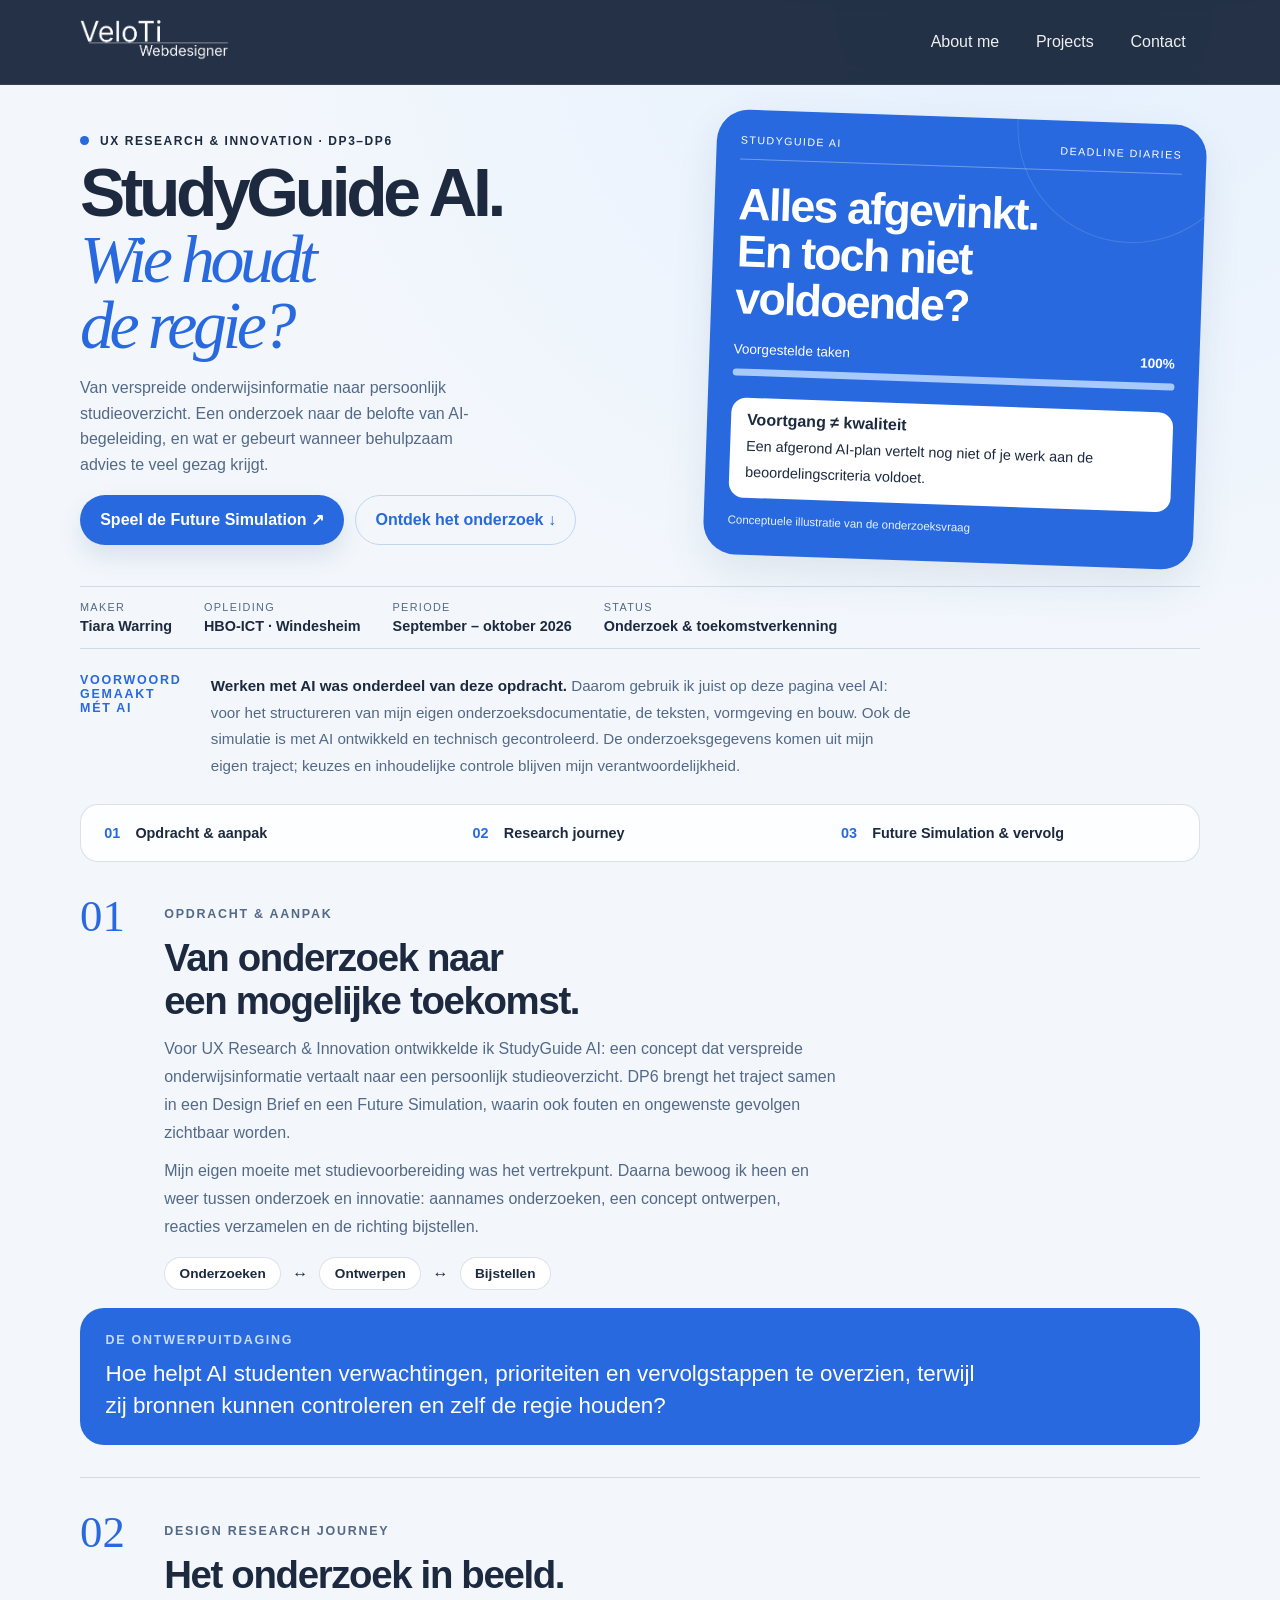
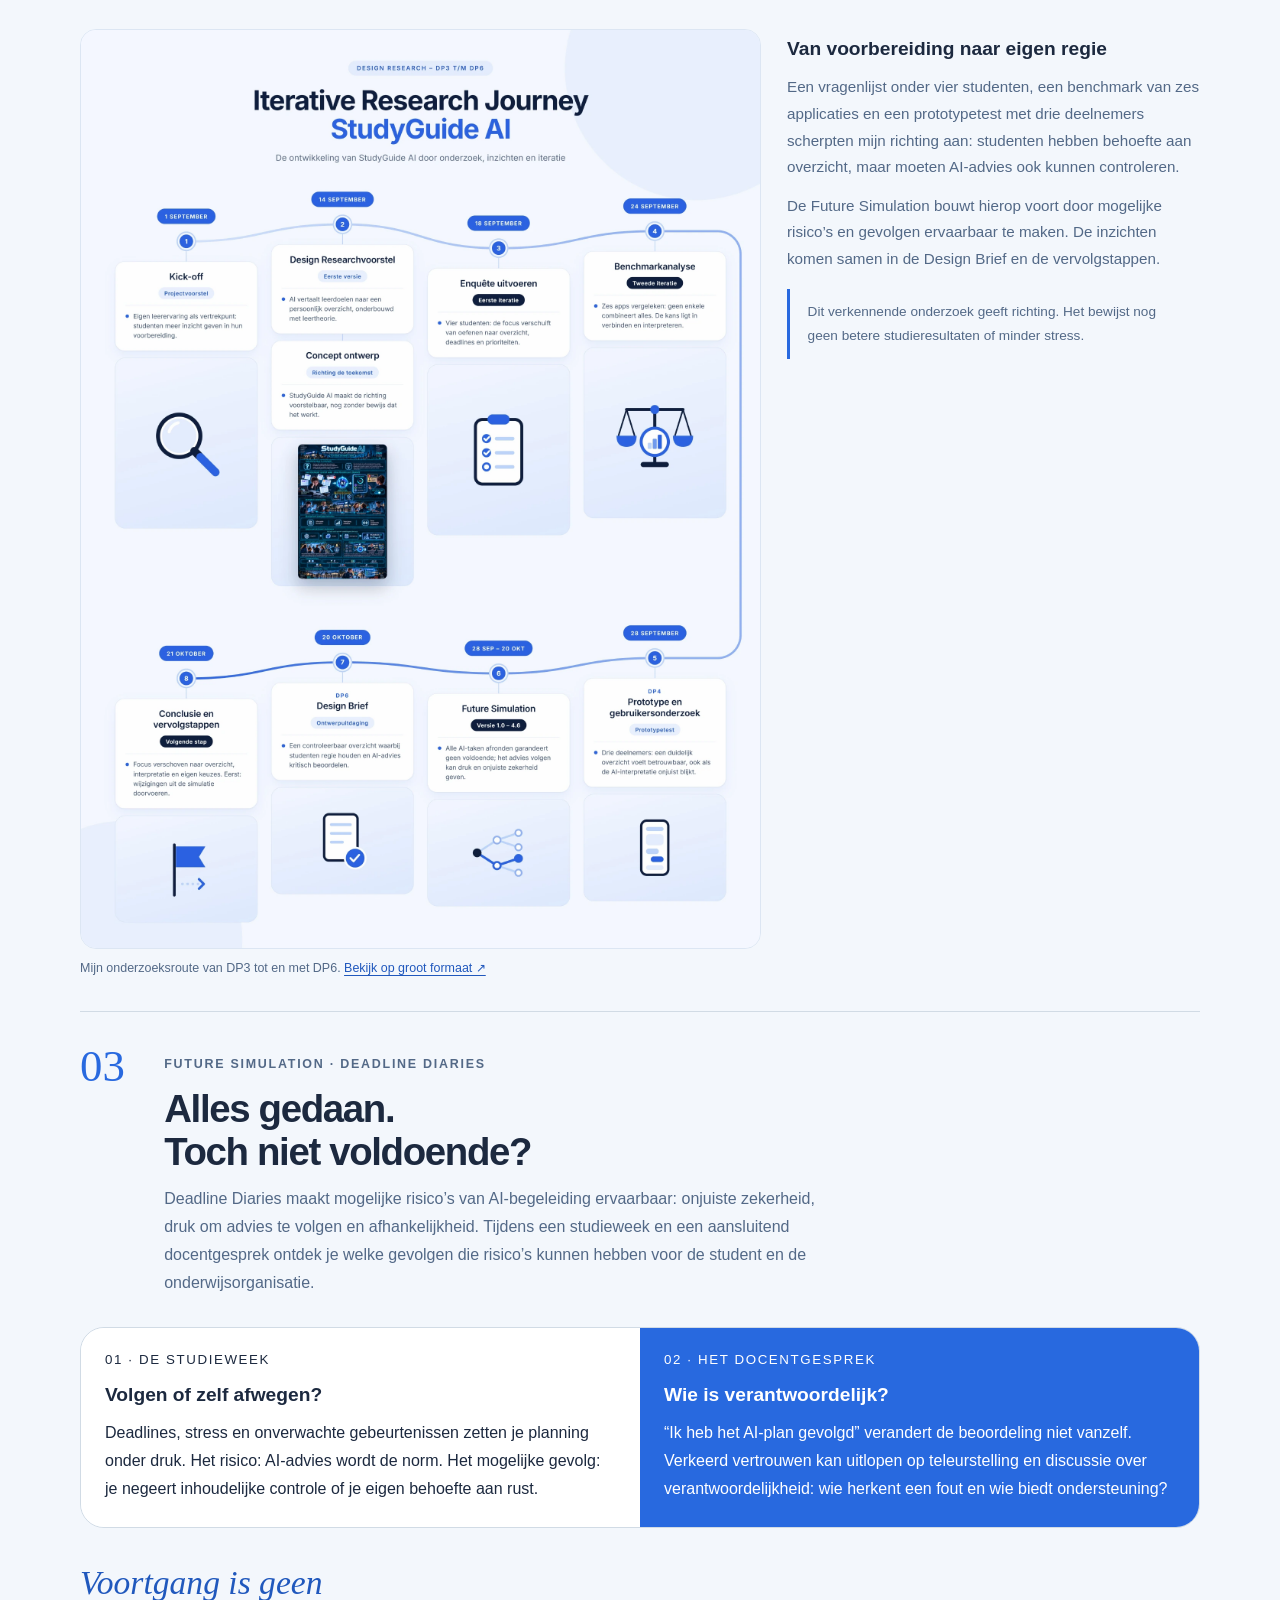
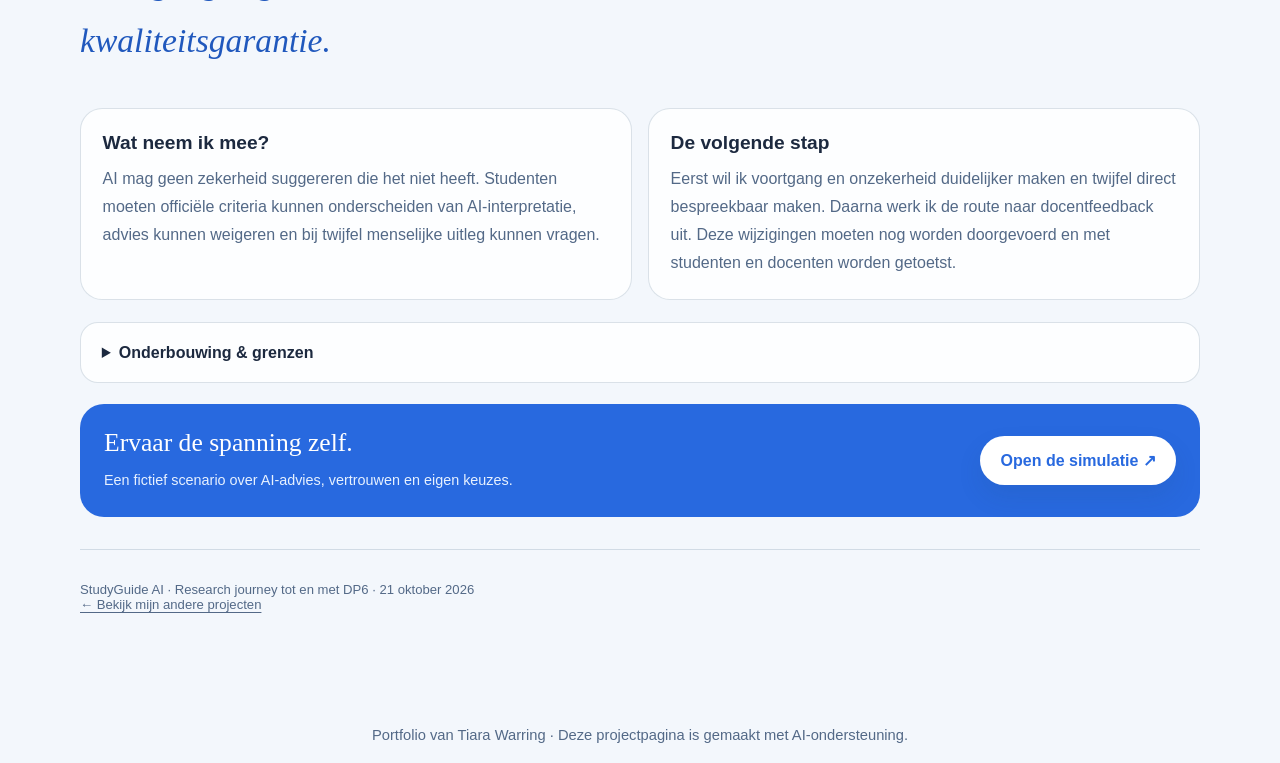
==== commit 62d90734: "Compact StudyGuide AI layout, embed visual research journey and emphasize simulation risks" ====
--- a/studyguideAI.html
+++ b/studyguideAI.html
@@ -44,23 +44,29 @@
       </section>
 
       <section id="research" class="sg-chapter" aria-labelledby="research-titel">
-        <div class="sg-heading"><div class="sg-number" aria-hidden="true">02</div><div><p class="eyebrow">Design research journey</p><h2 id="research-titel">Een paar stappen.<br>Een scherpere vraag.</h2><p>De focus verschoof van oefenen en voorbereiding naar overzicht, interpretatie en vertrouwen in AI.</p></div></div>
-        <ol class="sg-timeline">
-          <li><time datetime="2026-09-14">September · start</time><div><h3>Eigen ervaring als vertrekpunt</h3><p>Ik wilde studenten meer inzicht geven in wat zij moesten kennen en nog moesten oefenen. Een eerste concept maakte die richting voorstelbaar.</p></div></li>
-          <li><time datetime="2026-09-18">18 september</time><div><h3>Vragenlijst · 4 studenten</h3><p>De respondenten misten vooral samenhang tussen bronnen, verwachtingen en deadlines. Daardoor verschoof mijn aandacht naar overzicht en prioriteiten.</p></div></li>
-          <li><time datetime="2026-09-24">24 september</time><div><h3>Benchmark · 6 applicaties</h3><p>De geselecteerde tools ondersteunden losse delen van het studieproces. De kans voor StudyGuide AI lag in het verbinden én interpreteren van die informatie.</p></div></li>
-          <li><time datetime="2026-09-28">28 september</time><div><h3>Prototype · 3 deelnemers</h3><p>Het overzicht werd duidelijk of bruikbaar gevonden, maar wekte ook snel vertrouwen. Het scenario liet zien dat alle AI-taken uitvoeren geen voldoende garandeert. Feedback leidde onder meer tot duidelijkere tekst en rapportageacties bij AI-berichten.</p></div></li>
-          <li><time datetime="2026-10-21">Oktober · DP6</time><div><h3>Future Simulation & Design Brief</h3><p>De simulatie verkende druk, afhankelijkheid en fout advies. De vervolgrichting: eerlijke voortgang, ruimte voor twijfel en een route naar menselijke feedback.</p></div></li>
-        </ol>
-        <p class="sg-limit">Dit kleine, verkennende onderzoek geeft richting. Het toont nog geen verbetering van studieresultaten of vermindering van stress aan.</p>
+        <div class="sg-heading"><div class="sg-number" aria-hidden="true">02</div><div><p class="eyebrow">Design research journey</p><h2 id="research-titel">Het onderzoek in beeld.</h2></div></div>
+        <div class="sg-journey-layout">
+          <figure class="sg-journey">
+            <a href="images/research-journey.webp" target="_blank" rel="noopener" aria-label="Open de visuele research journey op groot formaat in een nieuw tabblad">
+              <img src="images/research-journey.webp" width="1778" height="2400" loading="lazy" alt="Visuele research journey van StudyGuide AI: kick-off op 1 september, onderzoeksvoorstel en concept op 14 september, enquête op 18 september, benchmark op 24 september, prototypeonderzoek op 28 september, Future Simulation tot 20 oktober, Design Brief en vervolgstappen op 21 oktober.">
+            </a>
+            <figcaption>Mijn onderzoeksroute van DP3 tot en met DP6. <a href="images/research-journey.webp" target="_blank" rel="noopener">Bekijk op groot formaat ↗</a></figcaption>
+          </figure>
+          <div class="sg-journey-copy">
+            <h3>Van voorbereiding naar eigen regie</h3>
+            <p>Een vragenlijst onder vier studenten, een benchmark van zes applicaties en een prototypetest met drie deelnemers scherpten mijn richting aan: studenten hebben behoefte aan overzicht, maar moeten AI-advies ook kunnen controleren.</p>
+            <p>De Future Simulation bouwt hierop voort door mogelijke risico’s en gevolgen ervaarbaar te maken. De inzichten komen samen in de Design Brief en de vervolgstappen.</p>
+            <p class="sg-limit">Dit verkennende onderzoek geeft richting. Het bewijst nog geen betere studieresultaten of minder stress.</p>
+          </div>
+        </div>
       </section>
 
       <section id="simulation" class="sg-chapter" aria-labelledby="simulation-titel">
-        <div class="sg-heading"><div class="sg-number" aria-hidden="true">03</div><div><p class="eyebrow">Future Simulation · Deadline Diaries</p><h2 id="simulation-titel">Alles gedaan.<br>Toch niet voldoende?</h2><p>Deadline Diaries maakt het dilemma speelbaar. Je verdeelt tijd en energie over opdrachten, krijgt AI-advies en merkt hoe een afgeronde takenlijst kan afwijken van inhoudelijke kwaliteit. Daarna volgt een docentgesprek dat aansluit op je spelkeuzes.</p></div></div>
-        <div class="sg-sim"><article><small>01 · De studieweek</small><h3>Volgen of zelf afwegen?</h3><p>Deadlines, stress en onverwachte gebeurtenissen zetten je planning onder druk. Volg je de AI, controleer je de inhoud of neem je rust?</p></article><article><small>02 · Het docentgesprek</small><h3>Wie is verantwoordelijk?</h3><p>“Ik heb het AI-plan gevolgd” verandert de beoordeling niet vanzelf. Het scenario bevraagt vertrouwen, eigen keuzes en de rol van de onderwijsorganisatie.</p></article></div>
+        <div class="sg-heading"><div class="sg-number" aria-hidden="true">03</div><div><p class="eyebrow">Future Simulation · Deadline Diaries</p><h2 id="simulation-titel">Alles gedaan.<br>Toch niet voldoende?</h2><p>Deadline Diaries maakt mogelijke risico’s van AI-begeleiding ervaarbaar: onjuiste zekerheid, druk om advies te volgen en afhankelijkheid. Tijdens een studieweek en een aansluitend docentgesprek ontdek je welke gevolgen die risico’s kunnen hebben voor de student en de onderwijsorganisatie.</p></div></div>
+        <div class="sg-sim"><article><small>01 · De studieweek</small><h3>Volgen of zelf afwegen?</h3><p>Deadlines, stress en onverwachte gebeurtenissen zetten je planning onder druk. Het risico: AI-advies wordt de norm. Het mogelijke gevolg: je negeert inhoudelijke controle of je eigen behoefte aan rust.</p></article><article><small>02 · Het docentgesprek</small><h3>Wie is verantwoordelijk?</h3><p>“Ik heb het AI-plan gevolgd” verandert de beoordeling niet vanzelf. Verkeerd vertrouwen kan uitlopen op teleurstelling en discussie over verantwoordelijkheid: wie herkent een fout en wie biedt ondersteuning?</p></article></div>
         <p class="sg-pullquote">Voortgang is geen kwaliteitsgarantie.</p>
         <div class="sg-columns"><article class="sg-card"><h3>Wat neem ik mee?</h3><p>AI mag geen zekerheid suggereren die het niet heeft. Studenten moeten officiële criteria kunnen onderscheiden van AI-interpretatie, advies kunnen weigeren en bij twijfel menselijke uitleg kunnen vragen.</p></article><article class="sg-card"><h3>De volgende stap</h3><p>Eerst wil ik voortgang en onzekerheid duidelijker maken en twijfel direct bespreekbaar maken. Daarna werk ik de route naar docentfeedback uit. Deze wijzigingen moeten nog worden doorgevoerd en met studenten en docenten worden getoetst.</p></article></div>
-        <details class="sg-details"><summary>Onderbouwing & grenzen</summary><p>De simulatie onderzoekt een bewust ontworpen faalsituatie. De technische controles die in mijn research journey staan, gaan over de spelregels en mogelijke routes; ze bewijzen niet hoe echte studenten handelen.</p><p>Mijn prioriteiten zijn autonomie, het voorkomen van misleidende zekerheid en uitvoerbaarheid in het onderwijs. Vanuit gevolgenethiek telt mogelijke schade door verkeerd advies; vanuit plichtethiek blijven eerlijkheid en zelfstandige keuzes voorwaarden.</p><p>Deze pagina is gebaseerd op mijn Geschreven Research Journey (DP6), Visuele Research Journey, Design Brief en de opdracht Eindpresentatie Design Brief & Future Simulation. AI ondersteunt de uitwerking; de onderzoeksdocumentatie vormt de inhoudelijke basis.</p></details>
+        <details class="sg-details"><summary>Onderbouwing & grenzen</summary><p>De simulatie onderzoekt een bewust ontworpen faalsituatie om risico’s en hun mogelijke gevolgen zichtbaar en bespreekbaar te maken. De technische controles die in mijn research journey staan, gaan over de spelregels en mogelijke routes; ze bewijzen niet hoe echte studenten handelen.</p><p>Mijn prioriteiten zijn autonomie, het voorkomen van misleidende zekerheid en uitvoerbaarheid in het onderwijs. Vanuit gevolgenethiek telt mogelijke schade door verkeerd advies; vanuit plichtethiek blijven eerlijkheid en zelfstandige keuzes voorwaarden.</p><p>Deze pagina is gebaseerd op mijn Geschreven Research Journey (DP6), Visuele Research Journey, Design Brief en de opdracht Eindpresentatie Design Brief & Future Simulation. AI ondersteunt de uitwerking; de onderzoeksdocumentatie vormt de inhoudelijke basis.</p></details>
         <div class="sg-end"><div><h3>Ervaar de spanning zelf.</h3><p>Een fictief scenario over AI-advies, vertrouwen en eigen keuzes.</p></div><a class="btn" href="https://velocity968.github.io/studyguideai/">Open de simulatie ↗</a></div>
       </section>
       <div class="sg-source">StudyGuide AI · Research journey tot en met DP6 · 21 oktober 2026<br><a href="index.html#projecten">← Bekijk mijn andere projecten</a></div>
--- a/studyguideAI.css
+++ b/studyguideAI.css
@@ -1258,3 +1258,56 @@
 .sg-page .btn { box-shadow:0 12px 24px rgba(35,75,112,.12); }
 .sg-page .btn--ghost { border-color:#c1d4f0; box-shadow:none; }
 .sg-page .btn--ghost:hover { background:#eaf3ff; }
+
+/* Compact case-study rhythm and visual research documentation. */
+.sg-page .sg-hero { gap:2rem; padding:2rem 0 1.5rem; }
+.sg-hero h1 { font-size:clamp(2.5rem,5.3vw,4.4rem); margin:.75rem 0 1rem; }
+.sg-hero .lead { font-size:1rem; line-height:1.6; }
+.sg-actions { margin-top:1.1rem; }
+.sg-art { padding:1.5rem; }
+.sg-art-title { font-size:clamp(2rem,3.5vw,2.8rem); margin:1.3rem 0; }
+.sg-art-top { padding-bottom:.8rem; }
+.sg-art-note { padding:.8rem 1rem; }
+.sg-art-caption { margin-top:.8rem; }
+.sg-meta { margin:0; padding:.9rem 0; gap:.8rem 2rem; }
+.sg-preface { grid-template-columns:110px 1fr; gap:1.3rem; padding:1.5rem 0; }
+.sg-toc { padding:.65rem; }
+.sg-chapter { padding:2rem 0; }
+.sg-heading { grid-template-columns:65px 1fr; gap:1.2rem; }
+.sg-number { font-size:2.8rem; }
+.sg-page h2 { font-size:clamp(1.7rem,3.2vw,2.4rem); margin:.4rem 0 .8rem; }
+.sg-heading p { margin:.65rem 0; }
+.sg-question { margin-top:1.1rem; padding:1.4rem 1.6rem; }
+.sg-question p { font-size:clamp(1.15rem,2.1vw,1.4rem); margin:.6rem 0 0; }
+.sg-loop { margin-top:1rem; }
+.sg-journey-layout { display:grid; grid-template-columns:minmax(0,1.65fr) minmax(230px,1fr); align-items:start; gap:1.6rem; margin-top:1.3rem; }
+.sg-journey { margin:0; min-width:0; }
+.sg-journey img { width:100%; height:auto; border:1px solid #dce6f3; border-radius:16px; }
+.sg-journey a:focus-visible { display:block; border-radius:16px; }
+.sg-journey figcaption { font-size:.78rem; line-height:1.6; color:var(--text-soft); margin-top:.65rem; }
+.sg-journey figcaption a { color:var(--accent-strong); text-decoration:underline; text-underline-offset:3px; }
+.sg-journey-copy { padding:.5rem 0; }
+.sg-journey-copy p { font-size:.95rem; color:var(--text-soft); margin:.75rem 0; }
+.sg-journey-copy .sg-limit { margin-top:1rem; font-size:.85rem; }
+.sg-sim { margin-top:1.2rem; }
+.sg-sim article { padding:1.5rem; }
+.sg-pullquote { padding:1.3rem 0; margin:.3rem 0; font-size:clamp(1.5rem,3vw,2.1rem); }
+.sg-columns { margin-top:1rem; gap:1rem; }
+.sg-card { padding:1.35rem; }
+.sg-end { margin-top:1.3rem; padding:1.5rem; }
+@media(min-width:801px) and (max-height:760px) {
+ .sg-page .sg-hero { padding:1.4rem 0 1.1rem; }
+ .sg-hero h1 { font-size:clamp(2.5rem,4.8vw,3.9rem); }
+ .sg-art-title { font-size:2.35rem; margin:1rem 0; }
+ .sg-art { padding:1.3rem; }
+}
+@media(max-width:800px) {
+ .sg-page .sg-hero { gap:1.5rem; padding-top:1.5rem; }
+ .sg-hero h1 { font-size:clamp(2.5rem,8vw,3.8rem); }
+ .sg-heading { grid-template-columns:42px 1fr; gap:.8rem; }
+ .sg-number { font-size:2rem; }
+ .sg-preface { grid-template-columns:1fr; gap:.6rem; }
+ .sg-journey-layout { grid-template-columns:1fr; gap:1rem; }
+ .sg-journey { max-width:660px; margin-inline:auto; }
+ .sg-chapter { padding:1.6rem 0; }
+}
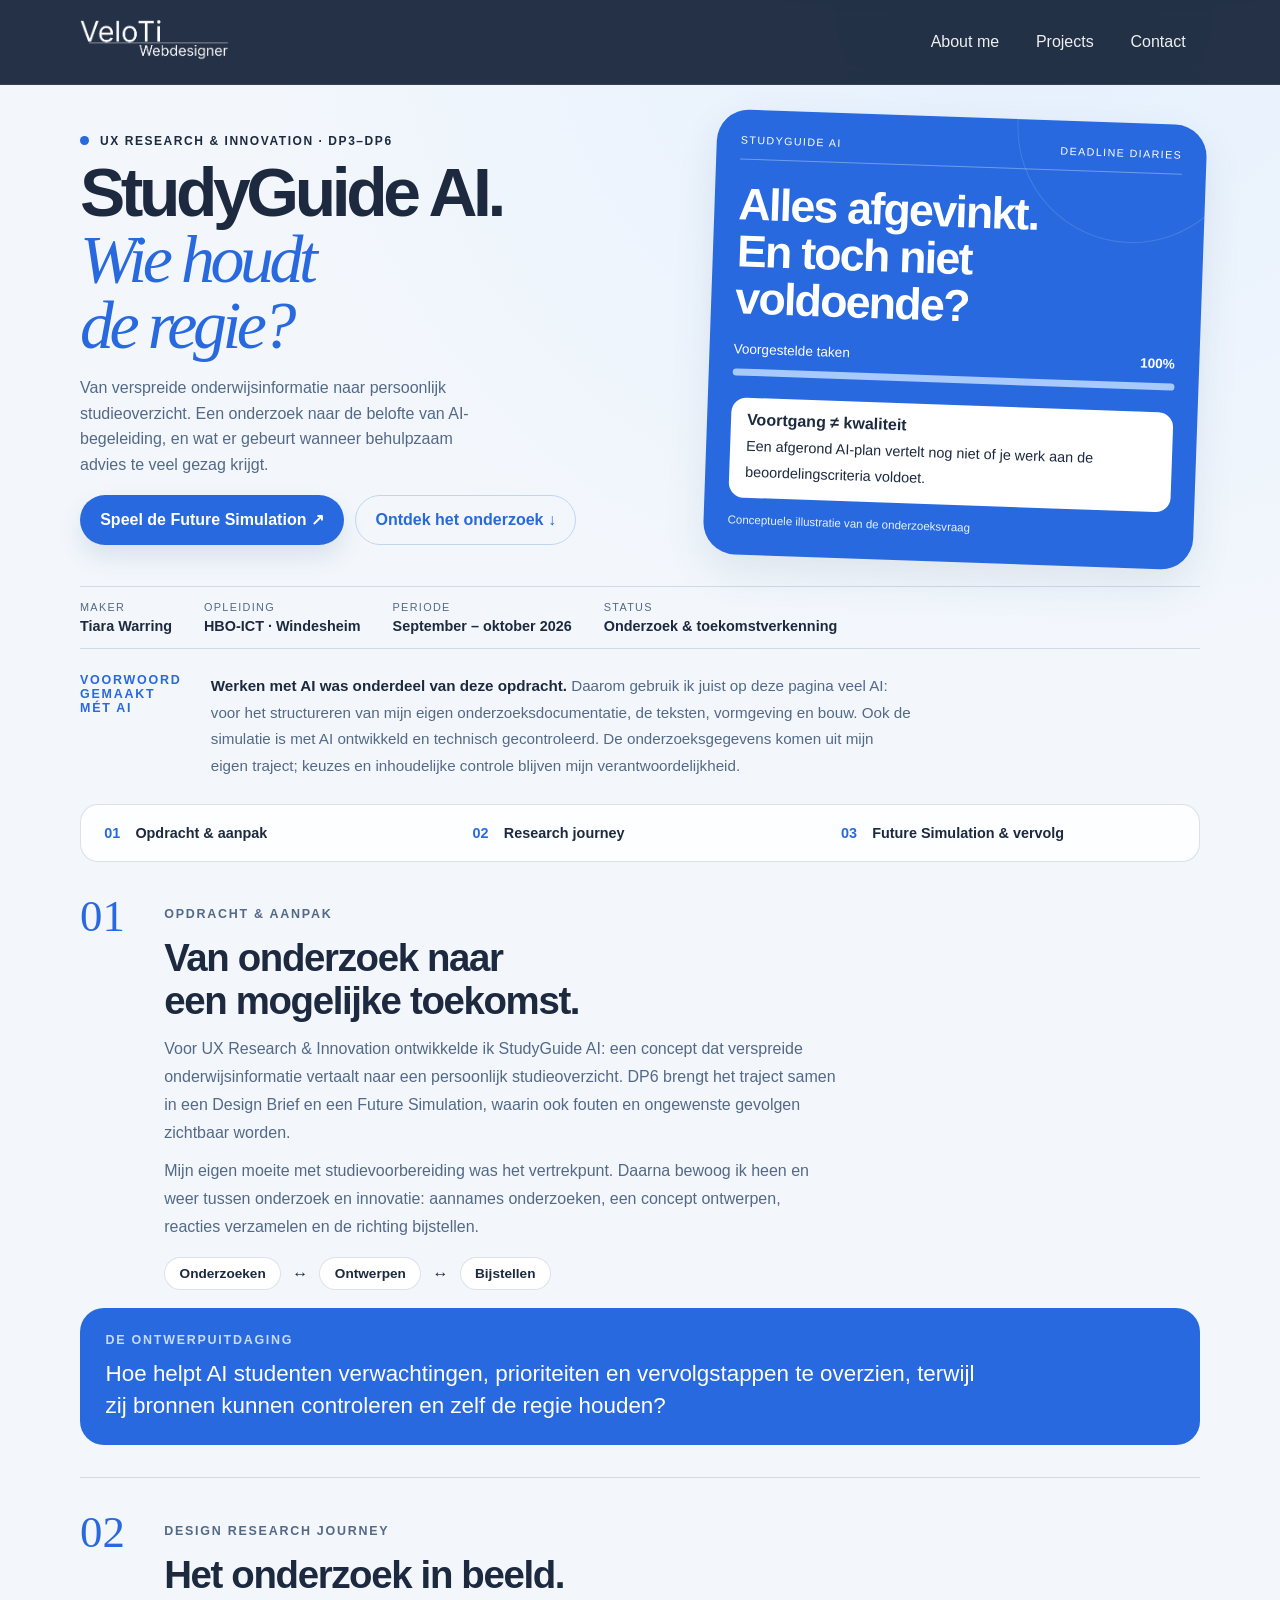
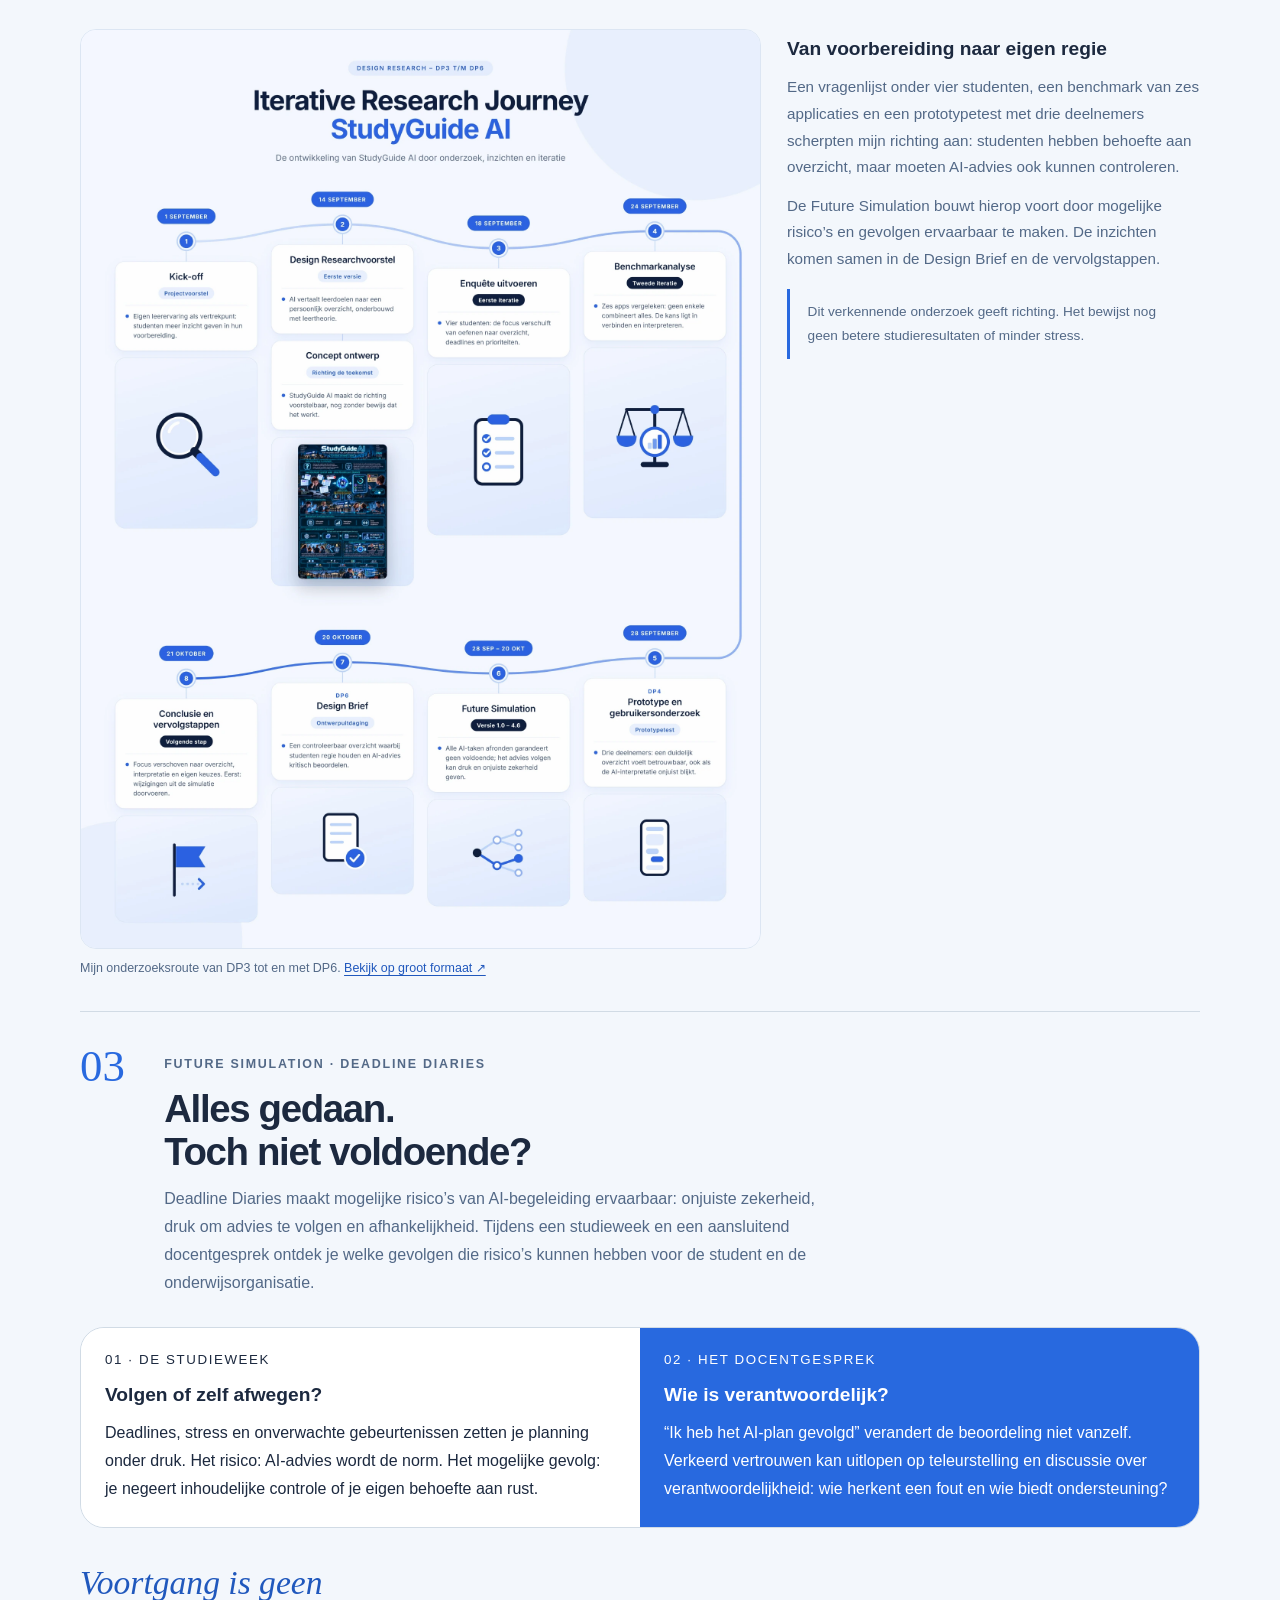
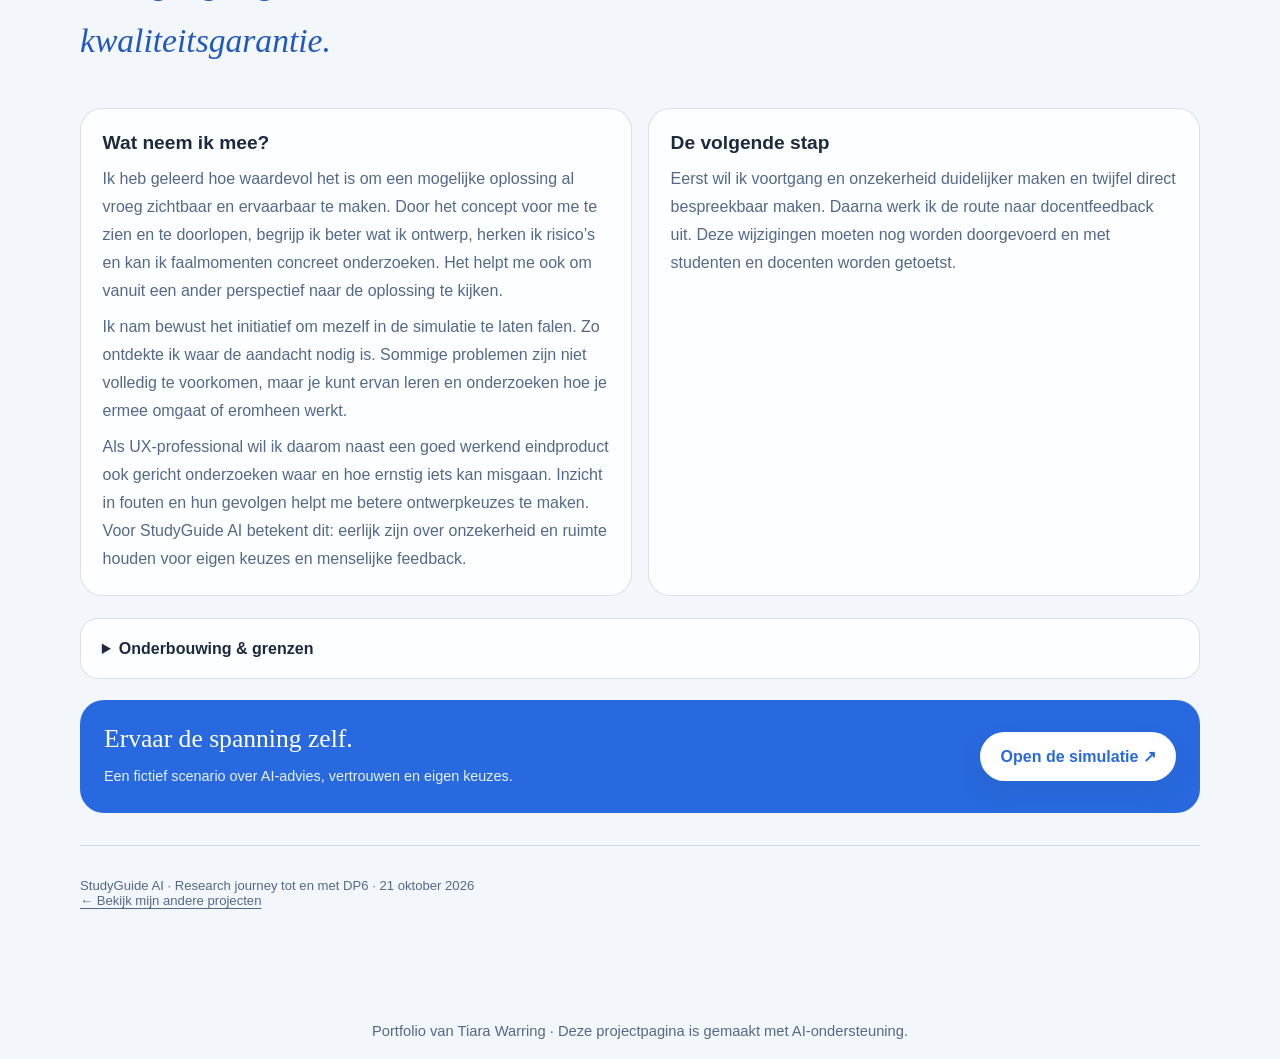
==== commit b527c658: "StudyGuide AI: persoonlijke reflectie over visualiseren en leren van falen Vult ‘Wat neem ik mee?’ a" ====
--- a/studyguideAI.html
+++ b/studyguideAI.html
@@ -65,7 +65,7 @@
         <div class="sg-heading"><div class="sg-number" aria-hidden="true">03</div><div><p class="eyebrow">Future Simulation · Deadline Diaries</p><h2 id="simulation-titel">Alles gedaan.<br>Toch niet voldoende?</h2><p>Deadline Diaries maakt mogelijke risico’s van AI-begeleiding ervaarbaar: onjuiste zekerheid, druk om advies te volgen en afhankelijkheid. Tijdens een studieweek en een aansluitend docentgesprek ontdek je welke gevolgen die risico’s kunnen hebben voor de student en de onderwijsorganisatie.</p></div></div>
         <div class="sg-sim"><article><small>01 · De studieweek</small><h3>Volgen of zelf afwegen?</h3><p>Deadlines, stress en onverwachte gebeurtenissen zetten je planning onder druk. Het risico: AI-advies wordt de norm. Het mogelijke gevolg: je negeert inhoudelijke controle of je eigen behoefte aan rust.</p></article><article><small>02 · Het docentgesprek</small><h3>Wie is verantwoordelijk?</h3><p>“Ik heb het AI-plan gevolgd” verandert de beoordeling niet vanzelf. Verkeerd vertrouwen kan uitlopen op teleurstelling en discussie over verantwoordelijkheid: wie herkent een fout en wie biedt ondersteuning?</p></article></div>
         <p class="sg-pullquote">Voortgang is geen kwaliteitsgarantie.</p>
-        <div class="sg-columns"><article class="sg-card"><h3>Wat neem ik mee?</h3><p>AI mag geen zekerheid suggereren die het niet heeft. Studenten moeten officiële criteria kunnen onderscheiden van AI-interpretatie, advies kunnen weigeren en bij twijfel menselijke uitleg kunnen vragen.</p></article><article class="sg-card"><h3>De volgende stap</h3><p>Eerst wil ik voortgang en onzekerheid duidelijker maken en twijfel direct bespreekbaar maken. Daarna werk ik de route naar docentfeedback uit. Deze wijzigingen moeten nog worden doorgevoerd en met studenten en docenten worden getoetst.</p></article></div>
+        <div class="sg-columns"><article class="sg-card"><h3>Wat neem ik mee?</h3><p>Ik heb geleerd hoe waardevol het is om een mogelijke oplossing al vroeg zichtbaar en ervaarbaar te maken. Door het concept voor me te zien en te doorlopen, begrijp ik beter wat ik ontwerp, herken ik risico’s en kan ik faalmomenten concreet onderzoeken. Het helpt me ook om vanuit een ander perspectief naar de oplossing te kijken.</p><p>Ik nam bewust het initiatief om mezelf in de simulatie te laten falen. Zo ontdekte ik waar de aandacht nodig is. Sommige problemen zijn niet volledig te voorkomen, maar je kunt ervan leren en onderzoeken hoe je ermee omgaat of eromheen werkt.</p><p>Als UX-professional wil ik daarom naast een goed werkend eindproduct ook gericht onderzoeken waar en hoe ernstig iets kan misgaan. Inzicht in fouten en hun gevolgen helpt me betere ontwerpkeuzes te maken. Voor StudyGuide AI betekent dit: eerlijk zijn over onzekerheid en ruimte houden voor eigen keuzes en menselijke feedback.</p></article><article class="sg-card"><h3>De volgende stap</h3><p>Eerst wil ik voortgang en onzekerheid duidelijker maken en twijfel direct bespreekbaar maken. Daarna werk ik de route naar docentfeedback uit. Deze wijzigingen moeten nog worden doorgevoerd en met studenten en docenten worden getoetst.</p></article></div>
         <details class="sg-details"><summary>Onderbouwing & grenzen</summary><p>De simulatie onderzoekt een bewust ontworpen faalsituatie om risico’s en hun mogelijke gevolgen zichtbaar en bespreekbaar te maken. De technische controles die in mijn research journey staan, gaan over de spelregels en mogelijke routes; ze bewijzen niet hoe echte studenten handelen.</p><p>Mijn prioriteiten zijn autonomie, het voorkomen van misleidende zekerheid en uitvoerbaarheid in het onderwijs. Vanuit gevolgenethiek telt mogelijke schade door verkeerd advies; vanuit plichtethiek blijven eerlijkheid en zelfstandige keuzes voorwaarden.</p><p>Deze pagina is gebaseerd op mijn Geschreven Research Journey (DP6), Visuele Research Journey, Design Brief en de opdracht Eindpresentatie Design Brief & Future Simulation. AI ondersteunt de uitwerking; de onderzoeksdocumentatie vormt de inhoudelijke basis.</p></details>
         <div class="sg-end"><div><h3>Ervaar de spanning zelf.</h3><p>Een fictief scenario over AI-advies, vertrouwen en eigen keuzes.</p></div><a class="btn" href="https://velocity968.github.io/studyguideai/">Open de simulatie ↗</a></div>
       </section>
